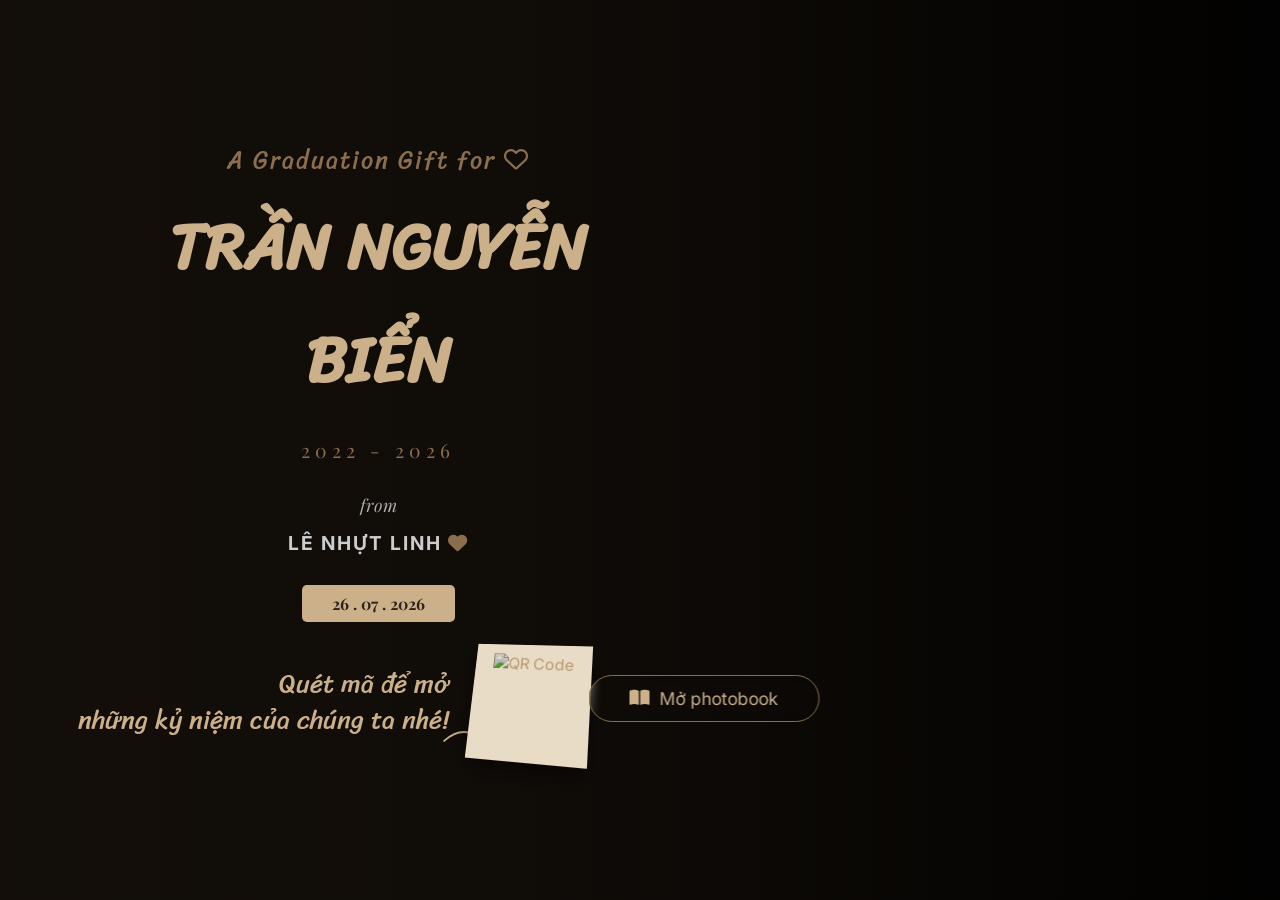
==== index.html @ 37d00af9 "Fix mobile clipping with aspect ratio wrapper and fit sizing" ====
<!doctype html>
<html lang="vi">
<head>
  <meta charset="UTF-8" />
  <meta name="viewport" content="width=device-width, initial-scale=1.0, maximum-scale=1.0, user-scalable=no" />
  <title>Memory Book - Tốt Nghiệp</title>
  <link href="https://fonts.googleapis.com/css2?family=Playfair+Display:ital,wght@0,400;0,600;0,700;1,400&family=Sriracha&family=Caveat:wght@400;600&family=Inter:wght@400;500&display=swap" rel="stylesheet">
  <link rel="stylesheet" href="https://cdnjs.cloudflare.com/ajax/libs/font-awesome/6.4.0/css/all.min.css">
  <script type="module" crossorigin src="./assets/index-4BjmMwPS.js"></script>
  <link rel="stylesheet" crossorigin href="./assets/index-Vieyarae.css">
</head>
<body>
  <div id="landing-screen">
    <div class="landing-bg">
      <div class="landing-content">
        <div class="title-block">
          <p class="subtitle">A Graduation Gift for <i class="fa-regular fa-heart"></i></p>
          <h1 class="main-title">TRẦN NGUYỄN BIỂN</h1>
          <p class="years">2022 - 2026</p>
          <p class="divider-text" style="margin-top: 30px;">from</p>
          <h2 class="sender" style="font-family: var(--f-sans); font-size: 1.2rem; color: #ccc; letter-spacing: 2px;">LÊ NHỰT LINH <i class="fa-solid fa-heart" style="color: var(--c-accent-dark);"></i></h2>
          
          <div class="date-badge">26 . 07 . 2026</div>

          <div class="qr-block">
            <div class="qr-note">
              <span class="handwriting">Quét mã để mở<br>những kỷ niệm của chúng ta nhé!</span>
              <svg class="hand-arrow" viewBox="0 0 100 50" preserveAspectRatio="none"><path d="M10,40 Q50,10 90,40 M80,25 L90,40 L70,45" fill="none" stroke="currentColor" stroke-width="3" stroke-linecap="round" stroke-linejoin="round"/></svg>
            </div>
            <div class="qr-coaster">
              <img src="https://api.qrserver.com/v1/create-qr-code/?size=150x150&data=MemoryBook" alt="QR Code">
            </div>
          </div>

          <button id="btn-open-book" class="btn-open"><i class="fa-solid fa-book-open"></i> Mở photobook</button>
        </div>
      </div>
    </div>
  </div>

  <div id="book-screen" class="hidden">
    <div class="book-controls">
      <button id="btn-music" class="icon-btn light tooltip" data-tooltip="Nhạc nền">
        <i class="fa-solid fa-music"></i>
      </button>
      <audio id="bg-music" loop>
        <source src="./audio/background.mp4" type="audio/mp4">
      </audio>
      <audio id="page-flip-sound">
        <source src="/audio/flip.mp3" type="audio/mpeg">
      </audio>
    </div>

    <div class="wood-table-bg"></div>
    <div class="sunlight-overlay"></div>

    <div class="book-wrapper">
      <div id="photobook">
        <!-- SPREAD 1 -->
        <div class="page">
          <div class="page-content">
            <div class="nav-bar">
              <button class="icon-btn dark"><i class="fa-solid fa-bars"></i></button>
            </div>
            <div class="content-text">
              <h3 class="script-title underline-drawn">Chào Biển, <i class="fa-regular fa-heart"></i></h3>
              <p class="handwriting mt-4">Thế là chúng ta đã cùng nhau trải qua những tháng năm thanh xuân đẹp nhất.<br><br>Cảm ơn Bỉn vì đã luôn là một người bạn tuyệt vời!<br><br>Hy vọng rằng những kỷ niệm này sẽ luôn là một phần đẹp đẽ trong hành trình của Bỉn.</p>
              <p class="handwriting mt-4">- Linh -</p>
              <i class="fa-solid fa-plane doodle plane"></i>
            </div>
            <div class="page-number">1</div>
          </div>
        </div>
        <div class="page">
          <div class="page-content">
            <div class="content-media" style="position: relative; width: 100%; height: 100%;">
              <div class="polaroid-frame" style="width: 280px; position: absolute; top: 50%; left: 50%; transform: translate(-50%, -50%) rotate(2deg); box-shadow: 2px 10px 20px rgba(0,0,0,0.3);">
                <div class="tape top-center"></div>
                <img src="./images/z7993552569688_49e26f9f73f012372c4edfff8badcfc4.jpg" alt="Nhóm">
                <p class="polaroid-caption" style="font-size: 1.5rem; margin-top: 10px;">Thanh xuân của chúng ta</p>
              </div>
            </div>
            <div class="page-number">2</div>
            <button class="nav-arrow next"><i class="fa-solid fa-chevron-right"></i></button>
          </div>
        </div>

        <!-- SPREAD 2 -->
        <div class="page">
          <div class="page-content">
            <div class="nav-bar">
              <button class="icon-btn dark"><i class="fa-solid fa-bars"></i></button>
            </div>
            <div class="content-text">
              <h3 class="script-title" style="font-size: 2.2rem;">Lần đầu đi ăn</h3>
              <p class="date-text">Cùng nhau</p>
              <p class="handwriting mt-4">Bữa ăn đầu tiên của nhóm mình, rôm rả nói cười quên cả thời gian.</p>
              <i class="fa-regular fa-face-smile doodle smile"></i>
            </div>
            <div class="page-number">3</div>
          </div>
        </div>
        <div class="page">
          <div class="page-content">
            <div class="content-media" style="position: relative; width: 100%; height: 100%;">
              <div class="polaroid-frame" style="width: 280px; position: absolute; top: 50%; left: 50%; transform: translate(-50%, -50%) rotate(-3deg); box-shadow: 2px 10px 20px rgba(0,0,0,0.3);">
                <div class="tape top-left"></div>
                <img src="./images/LẦ ĐẦU TIÊN ĐI ĂN.jpg" alt="Hotpot">
                <p class="polaroid-caption" style="font-size: 1.5rem; margin-top: 10px;">Tuyệt vời</p>
              </div>
              <i class="fa-solid fa-arrow-turn-down doodle arrow-top-right"></i>
            </div>
            <div class="page-number">4</div>
            <button class="nav-arrow next"><i class="fa-solid fa-chevron-right"></i></button>
          </div>
        </div>

        
        <!-- SPREAD DYNAMIC -->
        <div class="page">
          <div class="page-content">
            <div class="nav-bar">
              <button class="icon-btn dark"><i class="fa-solid fa-bars"></i></button>
            </div>
            <div class="content-media" style="position: relative; width: 100%; height: 100%;">
              
    <div class="polaroid-frame" style="position: absolute; top: 50%; left: 50%; width: 280px; transform: translate(-50%, -50%) rotate(2.0deg); box-shadow: 2px 10px 20px rgba(0,0,0,0.3); z-index: 2;">
        <div class="tape top-center"></div>
        <img src="./images/z7993556449208_2e25634e3973414e578eb0d37b4a2c72.jpg">
        <p class="polaroid-caption" style="font-size: 1.5rem; margin-top: 10px;">Chill</p>
        <i class="fa-solid fa-sun" style="position: absolute; top: -15px; left: -15px; color: #3a86ff; font-size: 1.8rem; transform: rotate(-11.3deg); opacity: 0.9;"></i>
    </div>
            </div>
            <div class="page-number">5</div>
          </div>
        </div>

        <div class="page">
          <div class="page-content">
            <div class="content-media" style="position: relative; width: 100%; height: 100%;">
              
    <div class="polaroid-frame" style="position: absolute; top: 50%; left: 50%; width: 280px; transform: translate(-50%, -50%) rotate(-0.4deg); box-shadow: 2px 10px 20px rgba(0,0,0,0.3); z-index: 2;">
        <div class="tape top-center"></div>
        <img src="./images/z7993552590901_4607c6a374a89e6bed837c5229418e51.jpg">
        <p class="polaroid-caption" style="font-size: 1.5rem; margin-top: 10px;">Rực rỡ</p>
        <i class="fa-solid fa-paper-plane" style="position: absolute; top: -15px; left: -15px; color: #e9c46a; font-size: 1.8rem; transform: rotate(-0.7deg); opacity: 0.9;"></i>
    </div>
            </div>
            <div class="page-number">6</div>
            <button class="nav-arrow next"><i class="fa-solid fa-chevron-right"></i></button>
          </div>
        </div>

        <!-- SPREAD DYNAMIC -->
        <div class="page">
          <div class="page-content">
            <div class="nav-bar">
              <button class="icon-btn dark"><i class="fa-solid fa-bars"></i></button>
            </div>
            <div class="content-media" style="position: relative; width: 100%; height: 100%;">
              
    <div class="polaroid-frame" style="position: absolute; top: 50%; left: 50%; width: 280px; transform: translate(-50%, -50%) rotate(0.5deg); box-shadow: 2px 10px 20px rgba(0,0,0,0.3); z-index: 2;">
        <div class="tape top-center"></div>
        <img src="./images/NEWW.jpg">
        <p class="polaroid-caption" style="font-size: 1.5rem; margin-top: 10px;">Can't forget</p>
        <i class="fa-solid fa-sun" style="position: absolute; top: -15px; left: -15px; color: #f4a261; font-size: 1.8rem; transform: rotate(-12.5deg); opacity: 0.9;"></i>
    </div>
            </div>
            <div class="page-number">7</div>
          </div>
        </div>

        <div class="page">
          <div class="page-content">
            <div class="content-media" style="position: relative; width: 100%; height: 100%;">
              
    <div class="polaroid-frame" style="position: absolute; top: 50%; left: 50%; width: 280px; transform: translate(-50%, -50%) rotate(-0.3deg); box-shadow: 2px 10px 20px rgba(0,0,0,0.3); z-index: 2;">
        <div class="tape top-center"></div>
        <img src="./images/z7993552703264_7663e22165ca3e2a4a9fef8e408c557e.jpg">
        <p class="polaroid-caption" style="font-size: 1.5rem; margin-top: 10px;">Chill</p>
        <i class="fa-regular fa-face-smile" style="position: absolute; top: -15px; left: -15px; color: #8338ec; font-size: 1.8rem; transform: rotate(6.3deg); opacity: 0.9;"></i>
    </div>
            </div>
            <div class="page-number">8</div>
            <button class="nav-arrow next"><i class="fa-solid fa-chevron-right"></i></button>
          </div>
        </div>

        <!-- SPREAD DYNAMIC -->
        <div class="page">
          <div class="page-content">
            <div class="nav-bar">
              <button class="icon-btn dark"><i class="fa-solid fa-bars"></i></button>
            </div>
            <div class="content-media" style="position: relative; width: 100%; height: 100%;">
              
    <div class="polaroid-frame" style="position: absolute; top: 50%; left: 50%; width: 280px; transform: translate(-50%, -50%) rotate(-1.2deg); box-shadow: 2px 10px 20px rgba(0,0,0,0.3); z-index: 2;">
        <div class="tape top-center"></div>
        <img src="./images/z7993552713489_f8ab224c960f03090edf5a1993376099.jpg">
        <p class="polaroid-caption" style="font-size: 1.5rem; margin-top: 10px;">Rực rỡ</p>
        <i class="fa-solid fa-camera" style="position: absolute; top: -15px; left: -15px; color: #3a86ff; font-size: 1.8rem; transform: rotate(0.4deg); opacity: 0.9;"></i>
    </div>
            </div>
            <div class="page-number">9</div>
          </div>
        </div>

        <div class="page">
          <div class="page-content">
            <div class="content-media" style="position: relative; width: 100%; height: 100%;">
              
    <div class="video-player-frame" style="position: absolute; top: 50%; left: 50%; transform: translate(-50%, -50%) rotate(0.2deg); width: 85%; background: #222; padding: 10px; border-radius: 5px; box-shadow: 0 10px 25px rgba(0,0,0,0.4); z-index: 2;">
        <video class="page-video" src="./video/7993556488531.mp4" loop playsinline style="width: 100%; height: 300px; object-fit: cover; background: #000; border-radius: 2px;"></video>
        <div class="video-controls" style="margin-top: 10px; display: flex; align-items: center; justify-content: space-between; color: #ccc;">
          <i class="fa-solid fa-play"></i>
          <div class="progress-bar" style="flex-grow: 1; margin: 0 10px; background: #444; height: 4px; border-radius: 2px;"><div class="progress" style="width: 10%; background: var(--c-accent); height: 100%; border-radius: 2px;"></div></div>
          <i class="fa-solid fa-volume-high"></i>
        </div>
    </div>
            </div>
            <div class="page-number">10</div>
            <button class="nav-arrow next"><i class="fa-solid fa-chevron-right"></i></button>
          </div>
        </div>

        <!-- SPREAD DYNAMIC -->
        <div class="page">
          <div class="page-content">
            <div class="nav-bar">
              <button class="icon-btn dark"><i class="fa-solid fa-bars"></i></button>
            </div>
            <div class="content-media" style="position: relative; width: 100%; height: 100%;">
              
    <div class="polaroid-frame" style="position: absolute; top: 50%; left: 50%; width: 280px; transform: translate(-50%, -50%) rotate(-1.1deg); box-shadow: 2px 10px 20px rgba(0,0,0,0.3); z-index: 2;">
        <div class="tape top-center"></div>
        <img src="./images/z7993556387204_b8c3288410bb066b33f7e8d9b822b738.jpg">
        <p class="polaroid-caption" style="font-size: 1.5rem; margin-top: 10px;">Rực rỡ</p>
        <i class="fa-solid fa-star" style="position: absolute; top: -15px; left: -15px; color: #2a9d8f; font-size: 1.8rem; transform: rotate(-16.7deg); opacity: 0.9;"></i>
    </div>
            </div>
            <div class="page-number">11</div>
          </div>
        </div>

        <div class="page">
          <div class="page-content">
            <div class="content-media" style="position: relative; width: 100%; height: 100%;">
              
    <div class="polaroid-frame" style="position: absolute; top: 50%; left: 50%; width: 280px; transform: translate(-50%, -50%) rotate(-0.4deg); box-shadow: 2px 10px 20px rgba(0,0,0,0.3); z-index: 2;">
        <div class="tape top-center"></div>
        <img src="./images/z7993756526505_7ba1078f4a767ef3074e2692f4471bb7.jpg">
        <p class="polaroid-caption" style="font-size: 1.5rem; margin-top: 10px;">Xinh xỉu</p>
        <i class="fa-solid fa-star" style="position: absolute; top: -15px; left: -15px; color: #8338ec; font-size: 1.8rem; transform: rotate(-19.3deg); opacity: 0.9;"></i>
    </div>
            </div>
            <div class="page-number">12</div>
            <button class="nav-arrow next"><i class="fa-solid fa-chevron-right"></i></button>
          </div>
        </div>

        <!-- SPREAD DYNAMIC -->
        <div class="page">
          <div class="page-content">
            <div class="nav-bar">
              <button class="icon-btn dark"><i class="fa-solid fa-bars"></i></button>
            </div>
            <div class="content-media" style="position: relative; width: 100%; height: 100%;">
              
    <div class="polaroid-frame" style="position: absolute; top: 50%; left: 50%; width: 280px; transform: translate(-50%, -50%) rotate(2.1deg); box-shadow: 2px 10px 20px rgba(0,0,0,0.3); z-index: 2;">
        <div class="tape top-center"></div>
        <img src="./images/z7993756529425_db1a29762e4a8beeff7a05fc258181ba.jpg">
        <p class="polaroid-caption" style="font-size: 1.5rem; margin-top: 10px;">Thanh xuân</p>
        <i class="fa-regular fa-face-smile" style="position: absolute; top: -15px; left: -15px; color: #e63946; font-size: 1.8rem; transform: rotate(14.7deg); opacity: 0.9;"></i>
    </div>
            </div>
            <div class="page-number">13</div>
          </div>
        </div>

        <div class="page">
          <div class="page-content">
            <div class="content-media" style="position: relative; width: 100%; height: 100%;">
              
    <div class="video-player-frame" style="position: absolute; top: 50%; left: 50%; transform: translate(-50%, -50%) rotate(1.6deg); width: 85%; background: #222; padding: 10px; border-radius: 5px; box-shadow: 0 10px 25px rgba(0,0,0,0.4); z-index: 2;">
        <video class="page-video" src="./video/7993556402103.mp4" loop playsinline style="width: 100%; height: 300px; object-fit: cover; background: #000; border-radius: 2px;"></video>
        <div class="video-controls" style="margin-top: 10px; display: flex; align-items: center; justify-content: space-between; color: #ccc;">
          <i class="fa-solid fa-play"></i>
          <div class="progress-bar" style="flex-grow: 1; margin: 0 10px; background: #444; height: 4px; border-radius: 2px;"><div class="progress" style="width: 10%; background: var(--c-accent); height: 100%; border-radius: 2px;"></div></div>
          <i class="fa-solid fa-volume-high"></i>
        </div>
    </div>
            </div>
            <div class="page-number">14</div>
            <button class="nav-arrow next"><i class="fa-solid fa-chevron-right"></i></button>
          </div>
        </div>

        <!-- SPREAD DYNAMIC -->
        <div class="page">
          <div class="page-content">
            <div class="nav-bar">
              <button class="icon-btn dark"><i class="fa-solid fa-bars"></i></button>
            </div>
            <div class="content-media" style="position: relative; width: 100%; height: 100%;">
              
    <div class="polaroid-frame" style="position: absolute; top: 50%; left: 50%; width: 280px; transform: translate(-50%, -50%) rotate(-2.3deg); box-shadow: 2px 10px 20px rgba(0,0,0,0.3); z-index: 2;">
        <div class="tape top-center"></div>
        <img src="./images/z7993556456490_54678b5366347d0d402cd11d7f9fb829.jpg">
        <p class="polaroid-caption" style="font-size: 1.5rem; margin-top: 10px;">Smile!</p>
        <i class="fa-solid fa-heart" style="position: absolute; top: -15px; left: -15px; color: #ff006e; font-size: 1.8rem; transform: rotate(3.4deg); opacity: 0.9;"></i>
    </div>
            </div>
            <div class="page-number">15</div>
          </div>
        </div>

        <div class="page">
          <div class="page-content">
            <div class="content-media" style="position: relative; width: 100%; height: 100%;">
              
    <div class="polaroid-frame" style="position: absolute; top: 50%; left: 50%; width: 280px; transform: translate(-50%, -50%) rotate(-2.4deg); box-shadow: 2px 10px 20px rgba(0,0,0,0.3); z-index: 2;">
        <div class="tape top-center"></div>
        <img src="./images/z7993552636092_15b8a6dd8dce380d9db61e8efcebe67f.jpg">
        <p class="polaroid-caption" style="font-size: 1.5rem; margin-top: 10px;">Kỷ niệm</p>
        <i class="fa-solid fa-sun" style="position: absolute; top: -15px; left: -15px; color: #3a86ff; font-size: 1.8rem; transform: rotate(-4.5deg); opacity: 0.9;"></i>
    </div>
            </div>
            <div class="page-number">16</div>
            <button class="nav-arrow next"><i class="fa-solid fa-chevron-right"></i></button>
          </div>
        </div>

        <!-- SPREAD DYNAMIC -->
        <div class="page">
          <div class="page-content">
            <div class="nav-bar">
              <button class="icon-btn dark"><i class="fa-solid fa-bars"></i></button>
            </div>
            <div class="content-media" style="position: relative; width: 100%; height: 100%;">
              
    <div class="polaroid-frame" style="position: absolute; top: 50%; left: 50%; width: 280px; transform: translate(-50%, -50%) rotate(0.3deg); box-shadow: 2px 10px 20px rgba(0,0,0,0.3); z-index: 2;">
        <div class="tape top-center"></div>
        <img src="./images/z7993552598531_7e5619ac53ca314e869faa469702209b.jpg">
        <p class="polaroid-caption" style="font-size: 1.5rem; margin-top: 10px;">Can't forget</p>
        <i class="fa-solid fa-star" style="position: absolute; top: -15px; left: -15px; color: #e63946; font-size: 1.8rem; transform: rotate(-4.3deg); opacity: 0.9;"></i>
    </div>
            </div>
            <div class="page-number">17</div>
          </div>
        </div>

        <div class="page">
          <div class="page-content">
            <div class="content-media" style="position: relative; width: 100%; height: 100%;">
              
    <div class="polaroid-frame" style="position: absolute; top: 50%; left: 50%; width: 280px; transform: translate(-50%, -50%) rotate(2.1deg); box-shadow: 2px 10px 20px rgba(0,0,0,0.3); z-index: 2;">
        <div class="tape top-center"></div>
        <img src="./images/z7993556461564_c6d0bc63380d739515d4598a3da119df.jpg">
        <p class="polaroid-caption" style="font-size: 1.5rem; margin-top: 10px;">Bạn tôi</p>
        <i class="fa-solid fa-paper-plane" style="position: absolute; top: -15px; left: -15px; color: #e9c46a; font-size: 1.8rem; transform: rotate(8.4deg); opacity: 0.9;"></i>
    </div>
            </div>
            <div class="page-number">18</div>
            <button class="nav-arrow next"><i class="fa-solid fa-chevron-right"></i></button>
          </div>
        </div>

        <!-- SPREAD DYNAMIC -->
        <div class="page">
          <div class="page-content">
            <div class="nav-bar">
              <button class="icon-btn dark"><i class="fa-solid fa-bars"></i></button>
            </div>
            <div class="content-media" style="position: relative; width: 100%; height: 100%;">
              
    <div class="polaroid-frame" style="position: absolute; top: 50%; left: 50%; width: 280px; transform: translate(-50%, -50%) rotate(1.5deg); box-shadow: 2px 10px 20px rgba(0,0,0,0.3); z-index: 2;">
        <div class="tape top-center"></div>
        <img src="./images/z7993552634404_643dc7e4ed2b5721e7d57d811b2944e4.jpg">
        <p class="polaroid-caption" style="font-size: 1.5rem; margin-top: 10px;">Hahaha</p>
        <i class="fa-solid fa-music" style="position: absolute; top: -15px; left: -15px; color: #e63946; font-size: 1.8rem; transform: rotate(-15.9deg); opacity: 0.9;"></i>
    </div>
            </div>
            <div class="page-number">19</div>
          </div>
        </div>

        <div class="page">
          <div class="page-content">
            <div class="content-media" style="position: relative; width: 100%; height: 100%;">
              
    <div class="polaroid-frame" style="position: absolute; top: 50%; left: 50%; width: 280px; transform: translate(-50%, -50%) rotate(1.0deg); box-shadow: 2px 10px 20px rgba(0,0,0,0.3); z-index: 2;">
        <div class="tape top-center"></div>
        <img src="./images/z7993556443562_bfd1cee49f29d30d417a51ac755d786f.jpg">
        <p class="polaroid-caption" style="font-size: 1.5rem; margin-top: 10px;">Love you all</p>
        <i class="fa-solid fa-leaf" style="position: absolute; top: -15px; left: -15px; color: #2a9d8f; font-size: 1.8rem; transform: rotate(1.7deg); opacity: 0.9;"></i>
    </div>
            </div>
            <div class="page-number">20</div>
            <button class="nav-arrow next"><i class="fa-solid fa-chevron-right"></i></button>
          </div>
        </div>

        <!-- SPREAD DYNAMIC -->
        <div class="page">
          <div class="page-content">
            <div class="nav-bar">
              <button class="icon-btn dark"><i class="fa-solid fa-bars"></i></button>
            </div>
            <div class="content-media" style="position: relative; width: 100%; height: 100%;">
              
    <div class="polaroid-frame" style="position: absolute; top: 50%; left: 50%; width: 280px; transform: translate(-50%, -50%) rotate(1.8deg); box-shadow: 2px 10px 20px rgba(0,0,0,0.3); z-index: 2;">
        <div class="tape top-center"></div>
        <img src="./images/z7993552601274_91092aba32f99caa89df15f67d2410a7.jpg">
        <p class="polaroid-caption" style="font-size: 1.5rem; margin-top: 10px;">Rực rỡ</p>
        <i class="fa-solid fa-sun" style="position: absolute; top: -15px; left: -15px; color: #f4a261; font-size: 1.8rem; transform: rotate(2.0deg); opacity: 0.9;"></i>
    </div>
            </div>
            <div class="page-number">21</div>
          </div>
        </div>

        <div class="page">
          <div class="page-content">
            <div class="content-media" style="position: relative; width: 100%; height: 100%;">
              
    <div class="polaroid-frame" style="position: absolute; top: 50%; left: 50%; width: 280px; transform: translate(-50%, -50%) rotate(1.5deg); box-shadow: 2px 10px 20px rgba(0,0,0,0.3); z-index: 2;">
        <div class="tape top-center"></div>
        <img src="./images/z7993756532584_94276d88f48701a90ca0d8a81d77d0cf.jpg">
        <p class="polaroid-caption" style="font-size: 1.5rem; margin-top: 10px;">Thanh xuân</p>
        <i class="fa-regular fa-face-smile" style="position: absolute; top: -15px; left: -15px; color: #e63946; font-size: 1.8rem; transform: rotate(-4.3deg); opacity: 0.9;"></i>
    </div>
            </div>
            <div class="page-number">22</div>
            <button class="nav-arrow next"><i class="fa-solid fa-chevron-right"></i></button>
          </div>
        </div>

        <!-- SPREAD DYNAMIC -->
        <div class="page">
          <div class="page-content">
            <div class="nav-bar">
              <button class="icon-btn dark"><i class="fa-solid fa-bars"></i></button>
            </div>
            <div class="content-media" style="position: relative; width: 100%; height: 100%;">
              
    <div class="polaroid-frame" style="position: absolute; top: 50%; left: 50%; width: 280px; transform: translate(-50%, -50%) rotate(1.1deg); box-shadow: 2px 10px 20px rgba(0,0,0,0.3); z-index: 2;">
        <div class="tape top-center"></div>
        <img src="./images/z7993552725345_df3e07ae2d3bb2beb55f77148a12c6a7.jpg">
        <p class="polaroid-caption" style="font-size: 1.5rem; margin-top: 10px;">Rực rỡ</p>
        <i class="fa-solid fa-camera" style="position: absolute; top: -15px; left: -15px; color: #e9c46a; font-size: 1.8rem; transform: rotate(-11.9deg); opacity: 0.9;"></i>
    </div>
            </div>
            <div class="page-number">23</div>
          </div>
        </div>

        <div class="page">
          <div class="page-content">
            <div class="content-media" style="position: relative; width: 100%; height: 100%;">
              
    <div class="video-player-frame" style="position: absolute; top: 50%; left: 50%; transform: translate(-50%, -50%) rotate(-1.1deg); width: 85%; background: #222; padding: 10px; border-radius: 5px; box-shadow: 0 10px 25px rgba(0,0,0,0.4); z-index: 2;">
        <video class="page-video" src="./video/7993556418062.mp4" loop playsinline style="width: 100%; height: 300px; object-fit: cover; background: #000; border-radius: 2px;"></video>
        <div class="video-controls" style="margin-top: 10px; display: flex; align-items: center; justify-content: space-between; color: #ccc;">
          <i class="fa-solid fa-play"></i>
          <div class="progress-bar" style="flex-grow: 1; margin: 0 10px; background: #444; height: 4px; border-radius: 2px;"><div class="progress" style="width: 10%; background: var(--c-accent); height: 100%; border-radius: 2px;"></div></div>
          <i class="fa-solid fa-volume-high"></i>
        </div>
    </div>
            </div>
            <div class="page-number">24</div>
            <button class="nav-arrow next"><i class="fa-solid fa-chevron-right"></i></button>
          </div>
        </div>

        <!-- SPREAD DYNAMIC -->
        <div class="page">
          <div class="page-content">
            <div class="nav-bar">
              <button class="icon-btn dark"><i class="fa-solid fa-bars"></i></button>
            </div>
            <div class="content-media" style="position: relative; width: 100%; height: 100%;">
              
    <div class="polaroid-frame" style="position: absolute; top: 50%; left: 50%; width: 280px; transform: translate(-50%, -50%) rotate(-2.9deg); box-shadow: 2px 10px 20px rgba(0,0,0,0.3); z-index: 2;">
        <div class="tape top-center"></div>
        <img src="./images/NEW (3).jpg">
        <p class="polaroid-caption" style="font-size: 1.5rem; margin-top: 10px;">Love you all</p>
        <i class="fa-solid fa-star" style="position: absolute; top: -15px; left: -15px; color: #f4a261; font-size: 1.8rem; transform: rotate(-2.0deg); opacity: 0.9;"></i>
    </div>
            </div>
            <div class="page-number">25</div>
          </div>
        </div>

        <div class="page">
          <div class="page-content">
            <div class="content-media" style="position: relative; width: 100%; height: 100%;">
              
    <div class="video-player-frame" style="position: absolute; top: 50%; left: 50%; transform: translate(-50%, -50%) rotate(1.3deg); width: 85%; background: #222; padding: 10px; border-radius: 5px; box-shadow: 0 10px 25px rgba(0,0,0,0.4); z-index: 2;">
        <video class="page-video" src="./video/7993556482717.mp4" loop playsinline style="width: 100%; height: 300px; object-fit: cover; background: #000; border-radius: 2px;"></video>
        <div class="video-controls" style="margin-top: 10px; display: flex; align-items: center; justify-content: space-between; color: #ccc;">
          <i class="fa-solid fa-play"></i>
          <div class="progress-bar" style="flex-grow: 1; margin: 0 10px; background: #444; height: 4px; border-radius: 2px;"><div class="progress" style="width: 10%; background: var(--c-accent); height: 100%; border-radius: 2px;"></div></div>
          <i class="fa-solid fa-volume-high"></i>
        </div>
    </div>
            </div>
            <div class="page-number">26</div>
            <button class="nav-arrow next"><i class="fa-solid fa-chevron-right"></i></button>
          </div>
        </div>

        <!-- SPREAD DYNAMIC -->
        <div class="page">
          <div class="page-content">
            <div class="nav-bar">
              <button class="icon-btn dark"><i class="fa-solid fa-bars"></i></button>
            </div>
            <div class="content-media" style="position: relative; width: 100%; height: 100%;">
              
    <div class="polaroid-frame" style="position: absolute; top: 50%; left: 50%; width: 280px; transform: translate(-50%, -50%) rotate(-2.9deg); box-shadow: 2px 10px 20px rgba(0,0,0,0.3); z-index: 2;">
        <div class="tape top-center"></div>
        <img src="./images/NEW (2).jpg">
        <p class="polaroid-caption" style="font-size: 1.5rem; margin-top: 10px;">Hahaha</p>
        <i class="fa-solid fa-paper-plane" style="position: absolute; top: -15px; left: -15px; color: #e76f51; font-size: 1.8rem; transform: rotate(-17.4deg); opacity: 0.9;"></i>
    </div>
            </div>
            <div class="page-number">27</div>
          </div>
        </div>

        <div class="page">
          <div class="page-content">
            <div class="content-media" style="position: relative; width: 100%; height: 100%;">
              
    <div class="polaroid-frame" style="position: absolute; top: 50%; left: 50%; width: 280px; transform: translate(-50%, -50%) rotate(2.6deg); box-shadow: 2px 10px 20px rgba(0,0,0,0.3); z-index: 2;">
        <div class="tape top-center"></div>
        <img src="./images/NEW (5).jpg">
        <p class="polaroid-caption" style="font-size: 1.5rem; margin-top: 10px;">Thanh xuân</p>
        <i class="fa-regular fa-face-smile" style="position: absolute; top: -15px; left: -15px; color: #e9c46a; font-size: 1.8rem; transform: rotate(6.9deg); opacity: 0.9;"></i>
    </div>
            </div>
            <div class="page-number">28</div>
            <button class="nav-arrow next"><i class="fa-solid fa-chevron-right"></i></button>
          </div>
        </div>

        <!-- SPREAD DYNAMIC -->
        <div class="page">
          <div class="page-content">
            <div class="nav-bar">
              <button class="icon-btn dark"><i class="fa-solid fa-bars"></i></button>
            </div>
            <div class="content-media" style="position: relative; width: 100%; height: 100%;">
              
    <div class="polaroid-frame" style="position: absolute; top: 50%; left: 50%; width: 280px; transform: translate(-50%, -50%) rotate(-0.4deg); box-shadow: 2px 10px 20px rgba(0,0,0,0.3); z-index: 2;">
        <div class="tape top-center"></div>
        <img src="./images/z7993552569688_49e26f9f73f012372c4edfff8badcfc4.jpg">
        <p class="polaroid-caption" style="font-size: 1.5rem; margin-top: 10px;">Bạn tôi</p>
        <i class="fa-solid fa-star" style="position: absolute; top: -15px; left: -15px; color: #2a9d8f; font-size: 1.8rem; transform: rotate(-0.3deg); opacity: 0.9;"></i>
    </div>
            </div>
            <div class="page-number">29</div>
          </div>
        </div>

        <div class="page">
          <div class="page-content">
            <div class="content-media" style="position: relative; width: 100%; height: 100%;">
              
    <div class="polaroid-frame" style="position: absolute; top: 50%; left: 50%; width: 280px; transform: translate(-50%, -50%) rotate(2.9deg); box-shadow: 2px 10px 20px rgba(0,0,0,0.3); z-index: 2;">
        <div class="tape top-center"></div>
        <img src="./images/z7993555944536_4ded9ea6ee59860f76d977830537e9cd.jpg">
        <p class="polaroid-caption" style="font-size: 1.5rem; margin-top: 10px;">Chill</p>
        <i class="fa-solid fa-leaf" style="position: absolute; top: -15px; left: -15px; color: #e9c46a; font-size: 1.8rem; transform: rotate(9.9deg); opacity: 0.9;"></i>
    </div>
            </div>
            <div class="page-number">30</div>
            <button class="nav-arrow next"><i class="fa-solid fa-chevron-right"></i></button>
          </div>
        </div>

        <!-- SPREAD DYNAMIC -->
        <div class="page">
          <div class="page-content">
            <div class="nav-bar">
              <button class="icon-btn dark"><i class="fa-solid fa-bars"></i></button>
            </div>
            <div class="content-media" style="position: relative; width: 100%; height: 100%;">
              
    <div class="polaroid-frame" style="position: absolute; top: 50%; left: 50%; width: 280px; transform: translate(-50%, -50%) rotate(-1.0deg); box-shadow: 2px 10px 20px rgba(0,0,0,0.3); z-index: 2;">
        <div class="tape top-center"></div>
        <img src="./images/NEW (4).jpg">
        <p class="polaroid-caption" style="font-size: 1.5rem; margin-top: 10px;">Smile!</p>
        <i class="fa-solid fa-paper-plane" style="position: absolute; top: -15px; left: -15px; color: #2a9d8f; font-size: 1.8rem; transform: rotate(4.8deg); opacity: 0.9;"></i>
    </div>
            </div>
            <div class="page-number">31</div>
          </div>
        </div>

        <div class="page">
          <div class="page-content">
            <div class="content-media" style="position: relative; width: 100%; height: 100%;">
              
    <div class="polaroid-frame" style="position: absolute; top: 50%; left: 50%; width: 280px; transform: translate(-50%, -50%) rotate(-0.9deg); box-shadow: 2px 10px 20px rgba(0,0,0,0.3); z-index: 2;">
        <div class="tape top-center"></div>
        <img src="./images/z7991838899698_57d25da70ade274e27b1589bf24dcf2d.jpg">
        <p class="polaroid-caption" style="font-size: 1.5rem; margin-top: 10px;">Love you all</p>
        <i class="fa-solid fa-paper-plane" style="position: absolute; top: -15px; left: -15px; color: #e63946; font-size: 1.8rem; transform: rotate(0.7deg); opacity: 0.9;"></i>
    </div>
            </div>
            <div class="page-number">32</div>
            <button class="nav-arrow next"><i class="fa-solid fa-chevron-right"></i></button>
          </div>
        </div>

        <!-- SPREAD DYNAMIC -->
        <div class="page">
          <div class="page-content">
            <div class="nav-bar">
              <button class="icon-btn dark"><i class="fa-solid fa-bars"></i></button>
            </div>
            <div class="content-media" style="position: relative; width: 100%; height: 100%;">
              
    <div class="polaroid-frame" style="position: absolute; top: 50%; left: 50%; width: 280px; transform: translate(-50%, -50%) rotate(-1.5deg); box-shadow: 2px 10px 20px rgba(0,0,0,0.3); z-index: 2;">
        <div class="tape top-center"></div>
        <img src="./images/NEW (7).jpg">
        <p class="polaroid-caption" style="font-size: 1.5rem; margin-top: 10px;">Hahaha</p>
        <i class="fa-solid fa-music" style="position: absolute; top: -15px; left: -15px; color: #3a86ff; font-size: 1.8rem; transform: rotate(-6.5deg); opacity: 0.9;"></i>
    </div>
            </div>
            <div class="page-number">33</div>
          </div>
        </div>

        <div class="page">
          <div class="page-content">
            <div class="content-media" style="position: relative; width: 100%; height: 100%;">
              
    <div class="polaroid-frame" style="position: absolute; top: 50%; left: 50%; width: 280px; transform: translate(-50%, -50%) rotate(2.7deg); box-shadow: 2px 10px 20px rgba(0,0,0,0.3); z-index: 2;">
        <div class="tape top-center"></div>
        <img src="./images/z7991838878979_3985af13fba449b100be10a734f9eb32.jpg">
        <p class="polaroid-caption" style="font-size: 1.5rem; margin-top: 10px;">Kỷ niệm</p>
        <i class="fa-solid fa-leaf" style="position: absolute; top: -15px; left: -15px; color: #8338ec; font-size: 1.8rem; transform: rotate(12.9deg); opacity: 0.9;"></i>
    </div>
            </div>
            <div class="page-number">34</div>
            <button class="nav-arrow next"><i class="fa-solid fa-chevron-right"></i></button>
          </div>
        </div>

        <!-- SPREAD DYNAMIC -->
        <div class="page">
          <div class="page-content">
            <div class="nav-bar">
              <button class="icon-btn dark"><i class="fa-solid fa-bars"></i></button>
            </div>
            <div class="content-media" style="position: relative; width: 100%; height: 100%;">
              
    <div class="polaroid-frame" style="position: absolute; top: 50%; left: 50%; width: 280px; transform: translate(-50%, -50%) rotate(-1.9deg); box-shadow: 2px 10px 20px rgba(0,0,0,0.3); z-index: 2;">
        <div class="tape top-center"></div>
        <img src="./images/z7993556373480_dfd616f516667308e327359b3713701a.jpg">
        <p class="polaroid-caption" style="font-size: 1.5rem; margin-top: 10px;">Smile!</p>
        <i class="fa-solid fa-music" style="position: absolute; top: -15px; left: -15px; color: #2a9d8f; font-size: 1.8rem; transform: rotate(7.6deg); opacity: 0.9;"></i>
    </div>
            </div>
            <div class="page-number">35</div>
          </div>
        </div>

        <div class="page">
          <div class="page-content">
            <div class="content-media" style="position: relative; width: 100%; height: 100%;">
              
    <div class="polaroid-frame" style="position: absolute; top: 50%; left: 50%; width: 280px; transform: translate(-50%, -50%) rotate(2.9deg); box-shadow: 2px 10px 20px rgba(0,0,0,0.3); z-index: 2;">
        <div class="tape top-center"></div>
        <img src="./images/z7993556379440_7edb99d78f85f8f387f8cca19ce0ffc1.jpg">
        <p class="polaroid-caption" style="font-size: 1.5rem; margin-top: 10px;">Love you all</p>
        <i class="fa-solid fa-paper-plane" style="position: absolute; top: -15px; left: -15px; color: #e63946; font-size: 1.8rem; transform: rotate(19.2deg); opacity: 0.9;"></i>
    </div>
            </div>
            <div class="page-number">36</div>
            <button class="nav-arrow next"><i class="fa-solid fa-chevron-right"></i></button>
          </div>
        </div>

        <!-- SPREAD DYNAMIC -->
        <div class="page">
          <div class="page-content">
            <div class="nav-bar">
              <button class="icon-btn dark"><i class="fa-solid fa-bars"></i></button>
            </div>
            <div class="content-media" style="position: relative; width: 100%; height: 100%;">
              
    <div class="polaroid-frame" style="position: absolute; top: 50%; left: 50%; width: 280px; transform: translate(-50%, -50%) rotate(-2.5deg); box-shadow: 2px 10px 20px rgba(0,0,0,0.3); z-index: 2;">
        <div class="tape top-center"></div>
        <img src="./images/z7993552614049_21da6ba64bc3bd39fc37f744e68827c8.jpg">
        <p class="polaroid-caption" style="font-size: 1.5rem; margin-top: 10px;">Love you all</p>
        <i class="fa-solid fa-sun" style="position: absolute; top: -15px; left: -15px; color: #8338ec; font-size: 1.8rem; transform: rotate(-2.4deg); opacity: 0.9;"></i>
    </div>
            </div>
            <div class="page-number">37</div>
          </div>
        </div>

        <div class="page">
          <div class="page-content">
            <div class="content-media" style="position: relative; width: 100%; height: 100%;">
              
    <div class="polaroid-frame" style="position: absolute; top: 50%; left: 50%; width: 280px; transform: translate(-50%, -50%) rotate(-0.6deg); box-shadow: 2px 10px 20px rgba(0,0,0,0.3); z-index: 2;">
        <div class="tape top-center"></div>
        <img src="./images/z7993556395928_a4a82601f3592180512e361a092ac82d.jpg">
        <p class="polaroid-caption" style="font-size: 1.5rem; margin-top: 10px;">Chill</p>
        <i class="fa-solid fa-heart" style="position: absolute; top: -15px; left: -15px; color: #e76f51; font-size: 1.8rem; transform: rotate(6.0deg); opacity: 0.9;"></i>
    </div>
            </div>
            <div class="page-number">38</div>
            <button class="nav-arrow next"><i class="fa-solid fa-chevron-right"></i></button>
          </div>
        </div>

        <!-- SPREAD DYNAMIC -->
        <div class="page">
          <div class="page-content">
            <div class="nav-bar">
              <button class="icon-btn dark"><i class="fa-solid fa-bars"></i></button>
            </div>
            <div class="content-media" style="position: relative; width: 100%; height: 100%;">
              
    <div class="video-player-frame" style="position: absolute; top: 50%; left: 50%; transform: translate(-50%, -50%) rotate(-0.8deg); width: 85%; background: #222; padding: 10px; border-radius: 5px; box-shadow: 0 10px 25px rgba(0,0,0,0.4); z-index: 2;">
        <video class="page-video" src="./video/7993556426219.mp4" loop playsinline style="width: 100%; height: 300px; object-fit: cover; background: #000; border-radius: 2px;"></video>
        <div class="video-controls" style="margin-top: 10px; display: flex; align-items: center; justify-content: space-between; color: #ccc;">
          <i class="fa-solid fa-play"></i>
          <div class="progress-bar" style="flex-grow: 1; margin: 0 10px; background: #444; height: 4px; border-radius: 2px;"><div class="progress" style="width: 10%; background: var(--c-accent); height: 100%; border-radius: 2px;"></div></div>
          <i class="fa-solid fa-volume-high"></i>
        </div>
    </div>
            </div>
            <div class="page-number">39</div>
          </div>
        </div>

        <div class="page">
          <div class="page-content">
            <div class="content-media" style="position: relative; width: 100%; height: 100%;">
              
    <div class="polaroid-frame" style="position: absolute; top: 50%; left: 50%; width: 280px; transform: translate(-50%, -50%) rotate(2.2deg); box-shadow: 2px 10px 20px rgba(0,0,0,0.3); z-index: 2;">
        <div class="tape top-center"></div>
        <img src="./images/NEW.jpg">
        <p class="polaroid-caption" style="font-size: 1.5rem; margin-top: 10px;">Kỷ niệm</p>
        <i class="fa-solid fa-camera" style="position: absolute; top: -15px; left: -15px; color: #8338ec; font-size: 1.8rem; transform: rotate(14.9deg); opacity: 0.9;"></i>
    </div>
            </div>
            <div class="page-number">40</div>
            <button class="nav-arrow next"><i class="fa-solid fa-chevron-right"></i></button>
          </div>
        </div>

        <!-- SPREAD DYNAMIC -->
        <div class="page">
          <div class="page-content">
            <div class="nav-bar">
              <button class="icon-btn dark"><i class="fa-solid fa-bars"></i></button>
            </div>
            <div class="content-media" style="position: relative; width: 100%; height: 100%;">
              
    <div class="polaroid-frame" style="position: absolute; top: 50%; left: 50%; width: 280px; transform: translate(-50%, -50%) rotate(1.4deg); box-shadow: 2px 10px 20px rgba(0,0,0,0.3); z-index: 2;">
        <div class="tape top-center"></div>
        <img src="./images/z7993552663951_1a9413128ddd87a5536a10258787aa08.jpg">
        <p class="polaroid-caption" style="font-size: 1.5rem; margin-top: 10px;">Thanh xuân</p>
        <i class="fa-solid fa-star" style="position: absolute; top: -15px; left: -15px; color: #2a9d8f; font-size: 1.8rem; transform: rotate(-8.9deg); opacity: 0.9;"></i>
    </div>
            </div>
            <div class="page-number">41</div>
          </div>
        </div>

        <div class="page">
          <div class="page-content">
            <div class="content-media" style="position: relative; width: 100%; height: 100%;">
              
    <div class="polaroid-frame" style="position: absolute; top: 50%; left: 50%; width: 280px; transform: translate(-50%, -50%) rotate(2.1deg); box-shadow: 2px 10px 20px rgba(0,0,0,0.3); z-index: 2;">
        <div class="tape top-center"></div>
        <img src="./images/z7993552583628_2b46586b46cc03865c4b87a06cae0667.jpg">
        <p class="polaroid-caption" style="font-size: 1.5rem; margin-top: 10px;">Hahaha</p>
        <i class="fa-solid fa-paper-plane" style="position: absolute; top: -15px; left: -15px; color: #e76f51; font-size: 1.8rem; transform: rotate(2.6deg); opacity: 0.9;"></i>
    </div>
            </div>
            <div class="page-number">42</div>
            <button class="nav-arrow next"><i class="fa-solid fa-chevron-right"></i></button>
          </div>
        </div>

        <!-- SPREAD DYNAMIC -->
        <div class="page">
          <div class="page-content">
            <div class="nav-bar">
              <button class="icon-btn dark"><i class="fa-solid fa-bars"></i></button>
            </div>
            <div class="content-media" style="position: relative; width: 100%; height: 100%;">
              
    <div class="video-player-frame" style="position: absolute; top: 50%; left: 50%; transform: translate(-50%, -50%) rotate(1.8deg); width: 85%; background: #222; padding: 10px; border-radius: 5px; box-shadow: 0 10px 25px rgba(0,0,0,0.4); z-index: 2;">
        <video class="page-video" src="./video/7993556499649.mp4" loop playsinline style="width: 100%; height: 300px; object-fit: cover; background: #000; border-radius: 2px;"></video>
        <div class="video-controls" style="margin-top: 10px; display: flex; align-items: center; justify-content: space-between; color: #ccc;">
          <i class="fa-solid fa-play"></i>
          <div class="progress-bar" style="flex-grow: 1; margin: 0 10px; background: #444; height: 4px; border-radius: 2px;"><div class="progress" style="width: 10%; background: var(--c-accent); height: 100%; border-radius: 2px;"></div></div>
          <i class="fa-solid fa-volume-high"></i>
        </div>
    </div>
            </div>
            <div class="page-number">43</div>
          </div>
        </div>

        <div class="page">
          <div class="page-content">
            <div class="content-media" style="position: relative; width: 100%; height: 100%;">
              
    <div class="polaroid-frame" style="position: absolute; top: 50%; left: 50%; width: 280px; transform: translate(-50%, -50%) rotate(0.9deg); box-shadow: 2px 10px 20px rgba(0,0,0,0.3); z-index: 2;">
        <div class="tape top-center"></div>
        <img src="./images/z7993552637093_4205baeb0da51d6eafd427eb08d89826.jpg">
        <p class="polaroid-caption" style="font-size: 1.5rem; margin-top: 10px;">Hahaha</p>
        <i class="fa-solid fa-music" style="position: absolute; top: -15px; left: -15px; color: #8338ec; font-size: 1.8rem; transform: rotate(19.4deg); opacity: 0.9;"></i>
    </div>
            </div>
            <div class="page-number">44</div>
            <button class="nav-arrow next"><i class="fa-solid fa-chevron-right"></i></button>
          </div>
        </div>

        <!-- SPREAD DYNAMIC -->
        <div class="page">
          <div class="page-content">
            <div class="nav-bar">
              <button class="icon-btn dark"><i class="fa-solid fa-bars"></i></button>
            </div>
            <div class="content-media" style="position: relative; width: 100%; height: 100%;">
              
    <div class="video-player-frame" style="position: absolute; top: 50%; left: 50%; transform: translate(-50%, -50%) rotate(1.6deg); width: 85%; background: #222; padding: 10px; border-radius: 5px; box-shadow: 0 10px 25px rgba(0,0,0,0.4); z-index: 2;">
        <video class="page-video" src="./video/7993556407589.mp4" loop playsinline style="width: 100%; height: 300px; object-fit: cover; background: #000; border-radius: 2px;"></video>
        <div class="video-controls" style="margin-top: 10px; display: flex; align-items: center; justify-content: space-between; color: #ccc;">
          <i class="fa-solid fa-play"></i>
          <div class="progress-bar" style="flex-grow: 1; margin: 0 10px; background: #444; height: 4px; border-radius: 2px;"><div class="progress" style="width: 10%; background: var(--c-accent); height: 100%; border-radius: 2px;"></div></div>
          <i class="fa-solid fa-volume-high"></i>
        </div>
    </div>
            </div>
            <div class="page-number">45</div>
          </div>
        </div>

        <div class="page">
          <div class="page-content">
            <div class="content-media" style="position: relative; width: 100%; height: 100%;">
              
    <div class="polaroid-frame" style="position: absolute; top: 50%; left: 50%; width: 280px; transform: translate(-50%, -50%) rotate(-2.4deg); box-shadow: 2px 10px 20px rgba(0,0,0,0.3); z-index: 2;">
        <div class="tape top-center"></div>
        <img src="./images/z7993552575862_08d8d6109a873caac195be73d7b46596.jpg">
        <p class="polaroid-caption" style="font-size: 1.5rem; margin-top: 10px;">Can't forget</p>
        <i class="fa-solid fa-heart" style="position: absolute; top: -15px; left: -15px; color: #2a9d8f; font-size: 1.8rem; transform: rotate(-6.9deg); opacity: 0.9;"></i>
    </div>
            </div>
            <div class="page-number">46</div>
            <button class="nav-arrow next"><i class="fa-solid fa-chevron-right"></i></button>
          </div>
        </div>

        <!-- SPREAD DYNAMIC -->
        <div class="page">
          <div class="page-content">
            <div class="nav-bar">
              <button class="icon-btn dark"><i class="fa-solid fa-bars"></i></button>
            </div>
            <div class="content-media" style="position: relative; width: 100%; height: 100%;">
              
    <div class="polaroid-frame" style="position: absolute; top: 50%; left: 50%; width: 280px; transform: translate(-50%, -50%) rotate(-1.8deg); box-shadow: 2px 10px 20px rgba(0,0,0,0.3); z-index: 2;">
        <div class="tape top-center"></div>
        <img src="./images/z7993552667660_22564b5b4fe6f442560f4394ae98c71f.jpg">
        <p class="polaroid-caption" style="font-size: 1.5rem; margin-top: 10px;">Can't forget</p>
        <i class="fa-solid fa-paper-plane" style="position: absolute; top: -15px; left: -15px; color: #e9c46a; font-size: 1.8rem; transform: rotate(-2.9deg); opacity: 0.9;"></i>
    </div>
            </div>
            <div class="page-number">47</div>
          </div>
        </div>

        <div class="page">
          <div class="page-content">
            <div class="content-media" style="position: relative; width: 100%; height: 100%;">
              
    <div class="polaroid-frame" style="position: absolute; top: 50%; left: 50%; width: 280px; transform: translate(-50%, -50%) rotate(-0.7deg); box-shadow: 2px 10px 20px rgba(0,0,0,0.3); z-index: 2;">
        <div class="tape top-center"></div>
        <img src="./images/z7993552743896_a4d571604493fde58fe23df764183b88.jpg">
        <p class="polaroid-caption" style="font-size: 1.5rem; margin-top: 10px;">Smile!</p>
        <i class="fa-solid fa-star" style="position: absolute; top: -15px; left: -15px; color: #3a86ff; font-size: 1.8rem; transform: rotate(-9.1deg); opacity: 0.9;"></i>
    </div>
            </div>
            <div class="page-number">48</div>
            <button class="nav-arrow next"><i class="fa-solid fa-chevron-right"></i></button>
          </div>
        </div>

        <!-- SPREAD DYNAMIC -->
        <div class="page">
          <div class="page-content">
            <div class="nav-bar">
              <button class="icon-btn dark"><i class="fa-solid fa-bars"></i></button>
            </div>
            <div class="content-media" style="position: relative; width: 100%; height: 100%;">
              
    <div class="polaroid-frame" style="position: absolute; top: 50%; left: 50%; width: 280px; transform: translate(-50%, -50%) rotate(1.1deg); box-shadow: 2px 10px 20px rgba(0,0,0,0.3); z-index: 2;">
        <div class="tape top-center"></div>
        <img src="./images/z7993756529230_441c3128a7b828801e495087d10f4954.jpg">
        <p class="polaroid-caption" style="font-size: 1.5rem; margin-top: 10px;">Bạn tôi</p>
        <i class="fa-solid fa-sun" style="position: absolute; top: -15px; left: -15px; color: #ff006e; font-size: 1.8rem; transform: rotate(-10.0deg); opacity: 0.9;"></i>
    </div>
            </div>
            <div class="page-number">49</div>
          </div>
        </div>

        <div class="page">
          <div class="page-content">
            <div class="content-media" style="position: relative; width: 100%; height: 100%;">
              
    <div class="polaroid-frame" style="position: absolute; top: 50%; left: 50%; width: 280px; transform: translate(-50%, -50%) rotate(2.3deg); box-shadow: 2px 10px 20px rgba(0,0,0,0.3); z-index: 2;">
        <div class="tape top-center"></div>
        <img src="./images/MỚI 3.jpg">
        <p class="polaroid-caption" style="font-size: 1.5rem; margin-top: 10px;">Can't forget</p>
        <i class="fa-solid fa-leaf" style="position: absolute; top: -15px; left: -15px; color: #e76f51; font-size: 1.8rem; transform: rotate(-19.4deg); opacity: 0.9;"></i>
    </div>
            </div>
            <div class="page-number">50</div>
            <button class="nav-arrow next"><i class="fa-solid fa-chevron-right"></i></button>
          </div>
        </div>

        <!-- SPREAD DYNAMIC -->
        <div class="page">
          <div class="page-content">
            <div class="nav-bar">
              <button class="icon-btn dark"><i class="fa-solid fa-bars"></i></button>
            </div>
            <div class="content-media" style="position: relative; width: 100%; height: 100%;">
              
    <div class="polaroid-frame" style="position: absolute; top: 50%; left: 50%; width: 280px; transform: translate(-50%, -50%) rotate(0.9deg); box-shadow: 2px 10px 20px rgba(0,0,0,0.3); z-index: 2;">
        <div class="tape top-center"></div>
        <img src="./images/z7993556441205_f6acec87a84c6d7522440a9c793b4214.jpg">
        <p class="polaroid-caption" style="font-size: 1.5rem; margin-top: 10px;">Nhớ mãi!</p>
        <i class="fa-regular fa-face-smile" style="position: absolute; top: -15px; left: -15px; color: #2a9d8f; font-size: 1.8rem; transform: rotate(-17.0deg); opacity: 0.9;"></i>
    </div>
            </div>
            <div class="page-number">51</div>
          </div>
        </div>

        <div class="page">
          <div class="page-content">
            <div class="content-media" style="position: relative; width: 100%; height: 100%;">
              
    <div class="polaroid-frame" style="position: absolute; top: 50%; left: 50%; width: 280px; transform: translate(-50%, -50%) rotate(1.7deg); box-shadow: 2px 10px 20px rgba(0,0,0,0.3); z-index: 2;">
        <div class="tape top-center"></div>
        <img src="./images/z7993552695287_d47b62f454ecc2aa6a4d67f89991fbff.jpg">
        <p class="polaroid-caption" style="font-size: 1.5rem; margin-top: 10px;">Kỷ niệm</p>
        <i class="fa-solid fa-heart" style="position: absolute; top: -15px; left: -15px; color: #2a9d8f; font-size: 1.8rem; transform: rotate(-5.1deg); opacity: 0.9;"></i>
    </div>
            </div>
            <div class="page-number">52</div>
            <button class="nav-arrow next"><i class="fa-solid fa-chevron-right"></i></button>
          </div>
        </div>

        <!-- SPREAD DYNAMIC -->
        <div class="page">
          <div class="page-content">
            <div class="nav-bar">
              <button class="icon-btn dark"><i class="fa-solid fa-bars"></i></button>
            </div>
            <div class="content-media" style="position: relative; width: 100%; height: 100%;">
              
    <div class="video-player-frame" style="position: absolute; top: 50%; left: 50%; transform: translate(-50%, -50%) rotate(0.4deg); width: 85%; background: #222; padding: 10px; border-radius: 5px; box-shadow: 0 10px 25px rgba(0,0,0,0.4); z-index: 2;">
        <video class="page-video" src="./video/7993556487805.mp4" loop playsinline style="width: 100%; height: 300px; object-fit: cover; background: #000; border-radius: 2px;"></video>
        <div class="video-controls" style="margin-top: 10px; display: flex; align-items: center; justify-content: space-between; color: #ccc;">
          <i class="fa-solid fa-play"></i>
          <div class="progress-bar" style="flex-grow: 1; margin: 0 10px; background: #444; height: 4px; border-radius: 2px;"><div class="progress" style="width: 10%; background: var(--c-accent); height: 100%; border-radius: 2px;"></div></div>
          <i class="fa-solid fa-volume-high"></i>
        </div>
    </div>
            </div>
            <div class="page-number">53</div>
          </div>
        </div>

        <div class="page">
          <div class="page-content">
            <div class="content-media" style="position: relative; width: 100%; height: 100%;">
              
    <div class="video-player-frame" style="position: absolute; top: 50%; left: 50%; transform: translate(-50%, -50%) rotate(0.5deg); width: 85%; background: #222; padding: 10px; border-radius: 5px; box-shadow: 0 10px 25px rgba(0,0,0,0.4); z-index: 2;">
        <video class="page-video" src="./video/7993557405881.mp4" loop playsinline style="width: 100%; height: 300px; object-fit: cover; background: #000; border-radius: 2px;"></video>
        <div class="video-controls" style="margin-top: 10px; display: flex; align-items: center; justify-content: space-between; color: #ccc;">
          <i class="fa-solid fa-play"></i>
          <div class="progress-bar" style="flex-grow: 1; margin: 0 10px; background: #444; height: 4px; border-radius: 2px;"><div class="progress" style="width: 10%; background: var(--c-accent); height: 100%; border-radius: 2px;"></div></div>
          <i class="fa-solid fa-volume-high"></i>
        </div>
    </div>
            </div>
            <div class="page-number">54</div>
            <button class="nav-arrow next"><i class="fa-solid fa-chevron-right"></i></button>
          </div>
        </div>

        <!-- SPREAD DYNAMIC -->
        <div class="page">
          <div class="page-content">
            <div class="nav-bar">
              <button class="icon-btn dark"><i class="fa-solid fa-bars"></i></button>
            </div>
            <div class="content-media" style="position: relative; width: 100%; height: 100%;">
              
    <div class="polaroid-frame" style="position: absolute; top: 50%; left: 50%; width: 280px; transform: translate(-50%, -50%) rotate(1.9deg); box-shadow: 2px 10px 20px rgba(0,0,0,0.3); z-index: 2;">
        <div class="tape top-center"></div>
        <img src="./images/z7993555970800_15b8da7196159d3e69aef5d043a0af99.jpg">
        <p class="polaroid-caption" style="font-size: 1.5rem; margin-top: 10px;">Can't forget</p>
        <i class="fa-solid fa-cloud" style="position: absolute; top: -15px; left: -15px; color: #ff006e; font-size: 1.8rem; transform: rotate(-4.2deg); opacity: 0.9;"></i>
    </div>
            </div>
            <div class="page-number">55</div>
          </div>
        </div>

        <div class="page">
          <div class="page-content">
            <div class="content-media" style="position: relative; width: 100%; height: 100%;">
              
    <div class="polaroid-frame" style="position: absolute; top: 50%; left: 50%; width: 280px; transform: translate(-50%, -50%) rotate(0.9deg); box-shadow: 2px 10px 20px rgba(0,0,0,0.3); z-index: 2;">
        <div class="tape top-center"></div>
        <img src="./images/z7993552644289_519ecf3648c33ebd9fd1bcba578347cb.jpg">
        <p class="polaroid-caption" style="font-size: 1.5rem; margin-top: 10px;">Hahaha</p>
        <i class="fa-solid fa-heart" style="position: absolute; top: -15px; left: -15px; color: #e63946; font-size: 1.8rem; transform: rotate(7.1deg); opacity: 0.9;"></i>
    </div>
            </div>
            <div class="page-number">56</div>
            <button class="nav-arrow next"><i class="fa-solid fa-chevron-right"></i></button>
          </div>
        </div>

        <!-- SPREAD DYNAMIC -->
        <div class="page">
          <div class="page-content">
            <div class="nav-bar">
              <button class="icon-btn dark"><i class="fa-solid fa-bars"></i></button>
            </div>
            <div class="content-media" style="position: relative; width: 100%; height: 100%;">
              
    <div class="polaroid-frame" style="position: absolute; top: 50%; left: 50%; width: 280px; transform: translate(-50%, -50%) rotate(-1.1deg); box-shadow: 2px 10px 20px rgba(0,0,0,0.3); z-index: 2;">
        <div class="tape top-center"></div>
        <img src="./images/z7993552678938_b928f522e418c2e77e4397fc0d4c05b3.jpg">
        <p class="polaroid-caption" style="font-size: 1.5rem; margin-top: 10px;">Bạn tôi</p>
        <i class="fa-solid fa-music" style="position: absolute; top: -15px; left: -15px; color: #e76f51; font-size: 1.8rem; transform: rotate(-19.5deg); opacity: 0.9;"></i>
    </div>
            </div>
            <div class="page-number">57</div>
          </div>
        </div>

        <div class="page">
          <div class="page-content">
            <div class="content-media" style="position: relative; width: 100%; height: 100%;">
              
    <div class="polaroid-frame" style="position: absolute; top: 50%; left: 50%; width: 280px; transform: translate(-50%, -50%) rotate(-2.5deg); box-shadow: 2px 10px 20px rgba(0,0,0,0.3); z-index: 2;">
        <div class="tape top-center"></div>
        <img src="./images/z7993556476438_ea4a41248001837d81be8ef461dd8c95.jpg">
        <p class="polaroid-caption" style="font-size: 1.5rem; margin-top: 10px;">Nhớ mãi!</p>
        <i class="fa-solid fa-cloud" style="position: absolute; top: -15px; left: -15px; color: #2a9d8f; font-size: 1.8rem; transform: rotate(-10.8deg); opacity: 0.9;"></i>
    </div>
            </div>
            <div class="page-number">58</div>
            <button class="nav-arrow next"><i class="fa-solid fa-chevron-right"></i></button>
          </div>
        </div>

        <!-- SPREAD DYNAMIC -->
        <div class="page">
          <div class="page-content">
            <div class="nav-bar">
              <button class="icon-btn dark"><i class="fa-solid fa-bars"></i></button>
            </div>
            <div class="content-media" style="position: relative; width: 100%; height: 100%;">
              
    <div class="polaroid-frame" style="position: absolute; top: 50%; left: 50%; width: 280px; transform: translate(-50%, -50%) rotate(2.3deg); box-shadow: 2px 10px 20px rgba(0,0,0,0.3); z-index: 2;">
        <div class="tape top-center"></div>
        <img src="./images/z7993552653016_505af9d0390005a3b86cbe6c5d6b2c4e.jpg">
        <p class="polaroid-caption" style="font-size: 1.5rem; margin-top: 10px;">Can't forget</p>
        <i class="fa-solid fa-cloud" style="position: absolute; top: -15px; left: -15px; color: #8338ec; font-size: 1.8rem; transform: rotate(12.2deg); opacity: 0.9;"></i>
    </div>
            </div>
            <div class="page-number">59</div>
          </div>
        </div>

        <div class="page">
          <div class="page-content">
            <div class="content-media" style="position: relative; width: 100%; height: 100%;">
              
    <div class="polaroid-frame" style="position: absolute; top: 50%; left: 50%; width: 280px; transform: translate(-50%, -50%) rotate(1.8deg); box-shadow: 2px 10px 20px rgba(0,0,0,0.3); z-index: 2;">
        <div class="tape top-center"></div>
        <img src="./images/z7991838790686_be6af0682490b87fb2e0c6c0fbc1cc1b.jpg">
        <p class="polaroid-caption" style="font-size: 1.5rem; margin-top: 10px;">Rực rỡ</p>
        <i class="fa-solid fa-camera" style="position: absolute; top: -15px; left: -15px; color: #3a86ff; font-size: 1.8rem; transform: rotate(12.6deg); opacity: 0.9;"></i>
    </div>
            </div>
            <div class="page-number">60</div>
            <button class="nav-arrow next"><i class="fa-solid fa-chevron-right"></i></button>
          </div>
        </div>

        <!-- SPREAD DYNAMIC -->
        <div class="page">
          <div class="page-content">
            <div class="nav-bar">
              <button class="icon-btn dark"><i class="fa-solid fa-bars"></i></button>
            </div>
            <div class="content-media" style="position: relative; width: 100%; height: 100%;">
              
    <div class="polaroid-frame" style="position: absolute; top: 50%; left: 50%; width: 280px; transform: translate(-50%, -50%) rotate(-0.1deg); box-shadow: 2px 10px 20px rgba(0,0,0,0.3); z-index: 2;">
        <div class="tape top-center"></div>
        <img src="./images/NEW (6).jpg">
        <p class="polaroid-caption" style="font-size: 1.5rem; margin-top: 10px;">Chill</p>
        <i class="fa-solid fa-sun" style="position: absolute; top: -15px; left: -15px; color: #e76f51; font-size: 1.8rem; transform: rotate(-12.3deg); opacity: 0.9;"></i>
    </div>
            </div>
            <div class="page-number">61</div>
          </div>
        </div>

        <div class="page">
          <div class="page-content">
            <div class="content-media" style="position: relative; width: 100%; height: 100%;">
              
    <div class="video-player-frame" style="position: absolute; top: 50%; left: 50%; transform: translate(-50%, -50%) rotate(1.5deg); width: 85%; background: #222; padding: 10px; border-radius: 5px; box-shadow: 0 10px 25px rgba(0,0,0,0.4); z-index: 2;">
        <video class="page-video" src="./video/7993556434985.mp4" loop playsinline style="width: 100%; height: 300px; object-fit: cover; background: #000; border-radius: 2px;"></video>
        <div class="video-controls" style="margin-top: 10px; display: flex; align-items: center; justify-content: space-between; color: #ccc;">
          <i class="fa-solid fa-play"></i>
          <div class="progress-bar" style="flex-grow: 1; margin: 0 10px; background: #444; height: 4px; border-radius: 2px;"><div class="progress" style="width: 10%; background: var(--c-accent); height: 100%; border-radius: 2px;"></div></div>
          <i class="fa-solid fa-volume-high"></i>
        </div>
    </div>
            </div>
            <div class="page-number">62</div>
            <button class="nav-arrow next"><i class="fa-solid fa-chevron-right"></i></button>
          </div>
        </div>

        <!-- SPREAD DYNAMIC -->
        <div class="page">
          <div class="page-content">
            <div class="nav-bar">
              <button class="icon-btn dark"><i class="fa-solid fa-bars"></i></button>
            </div>
            <div class="content-media" style="position: relative; width: 100%; height: 100%;">
              
    <div class="polaroid-frame" style="position: absolute; top: 50%; left: 50%; width: 280px; transform: translate(-50%, -50%) rotate(-0.1deg); box-shadow: 2px 10px 20px rgba(0,0,0,0.3); z-index: 2;">
        <div class="tape top-center"></div>
        <img src="./images/z7993552694346_89024127acf8974371f3cb2e48c44eb8.jpg">
        <p class="polaroid-caption" style="font-size: 1.5rem; margin-top: 10px;">Thanh xuân</p>
        <i class="fa-solid fa-cloud" style="position: absolute; top: -15px; left: -15px; color: #e63946; font-size: 1.8rem; transform: rotate(18.5deg); opacity: 0.9;"></i>
    </div>
            </div>
            <div class="page-number">63</div>
          </div>
        </div>

        <div class="page">
          <div class="page-content">
            <div class="content-media" style="position: relative; width: 100%; height: 100%;">
              
    <div class="polaroid-frame" style="position: absolute; top: 50%; left: 50%; width: 280px; transform: translate(-50%, -50%) rotate(0.7deg); box-shadow: 2px 10px 20px rgba(0,0,0,0.3); z-index: 2;">
        <div class="tape top-center"></div>
        <img src="./images/NEW (8).jpg">
        <p class="polaroid-caption" style="font-size: 1.5rem; margin-top: 10px;">Nhớ mãi!</p>
        <i class="fa-solid fa-sun" style="position: absolute; top: -15px; left: -15px; color: #2a9d8f; font-size: 1.8rem; transform: rotate(18.2deg); opacity: 0.9;"></i>
    </div>
            </div>
            <div class="page-number">64</div>
            <button class="nav-arrow next"><i class="fa-solid fa-chevron-right"></i></button>
          </div>
        </div>

        <!-- SPREAD DYNAMIC -->
        <div class="page">
          <div class="page-content">
            <div class="nav-bar">
              <button class="icon-btn dark"><i class="fa-solid fa-bars"></i></button>
            </div>
            <div class="content-media" style="position: relative; width: 100%; height: 100%;">
              
    <div class="video-player-frame" style="position: absolute; top: 50%; left: 50%; transform: translate(-50%, -50%) rotate(-2.0deg); width: 85%; background: #222; padding: 10px; border-radius: 5px; box-shadow: 0 10px 25px rgba(0,0,0,0.4); z-index: 2;">
        <video class="page-video" src="./video/7993556422525.mp4" loop playsinline style="width: 100%; height: 300px; object-fit: cover; background: #000; border-radius: 2px;"></video>
        <div class="video-controls" style="margin-top: 10px; display: flex; align-items: center; justify-content: space-between; color: #ccc;">
          <i class="fa-solid fa-play"></i>
          <div class="progress-bar" style="flex-grow: 1; margin: 0 10px; background: #444; height: 4px; border-radius: 2px;"><div class="progress" style="width: 10%; background: var(--c-accent); height: 100%; border-radius: 2px;"></div></div>
          <i class="fa-solid fa-volume-high"></i>
        </div>
    </div>
            </div>
            <div class="page-number">65</div>
          </div>
        </div>

        <div class="page">
          <div class="page-content">
            <div class="content-media" style="position: relative; width: 100%; height: 100%;">
              
    <div class="video-player-frame" style="position: absolute; top: 50%; left: 50%; transform: translate(-50%, -50%) rotate(1.3deg); width: 85%; background: #222; padding: 10px; border-radius: 5px; box-shadow: 0 10px 25px rgba(0,0,0,0.4); z-index: 2;">
        <video class="page-video" src="./video/7993756567074.mp4" loop playsinline style="width: 100%; height: 300px; object-fit: cover; background: #000; border-radius: 2px;"></video>
        <div class="video-controls" style="margin-top: 10px; display: flex; align-items: center; justify-content: space-between; color: #ccc;">
          <i class="fa-solid fa-play"></i>
          <div class="progress-bar" style="flex-grow: 1; margin: 0 10px; background: #444; height: 4px; border-radius: 2px;"><div class="progress" style="width: 10%; background: var(--c-accent); height: 100%; border-radius: 2px;"></div></div>
          <i class="fa-solid fa-volume-high"></i>
        </div>
    </div>
            </div>
            <div class="page-number">66</div>
            <button class="nav-arrow next"><i class="fa-solid fa-chevron-right"></i></button>
          </div>
        </div>

        <!-- SPREAD DYNAMIC -->
        <div class="page">
          <div class="page-content">
            <div class="nav-bar">
              <button class="icon-btn dark"><i class="fa-solid fa-bars"></i></button>
            </div>
            <div class="content-media" style="position: relative; width: 100%; height: 100%;">
              
    <div class="polaroid-frame" style="position: absolute; top: 50%; left: 50%; width: 280px; transform: translate(-50%, -50%) rotate(-2.8deg); box-shadow: 2px 10px 20px rgba(0,0,0,0.3); z-index: 2;">
        <div class="tape top-center"></div>
        <img src="./images/z7993552720859_84424f727d2daaa591150d6b834162af.jpg">
        <p class="polaroid-caption" style="font-size: 1.5rem; margin-top: 10px;">Xinh xỉu</p>
        <i class="fa-solid fa-heart" style="position: absolute; top: -15px; left: -15px; color: #e76f51; font-size: 1.8rem; transform: rotate(-7.8deg); opacity: 0.9;"></i>
    </div>
            </div>
            <div class="page-number">67</div>
          </div>
        </div>

        <div class="page">
          <div class="page-content">
            <div class="content-media" style="position: relative; width: 100%; height: 100%;">
              
    <div class="polaroid-frame" style="position: absolute; top: 50%; left: 50%; width: 280px; transform: translate(-50%, -50%) rotate(-0.4deg); box-shadow: 2px 10px 20px rgba(0,0,0,0.3); z-index: 2;">
        <div class="tape top-center"></div>
        <img src="./images/z7993552710461_86e9a69b06a9da625a996104cacabc90.jpg">
        <p class="polaroid-caption" style="font-size: 1.5rem; margin-top: 10px;">Smile!</p>
        <i class="fa-solid fa-music" style="position: absolute; top: -15px; left: -15px; color: #e9c46a; font-size: 1.8rem; transform: rotate(-18.1deg); opacity: 0.9;"></i>
    </div>
            </div>
            <div class="page-number">68</div>
            <button class="nav-arrow next"><i class="fa-solid fa-chevron-right"></i></button>
          </div>
        </div>

        <!-- SPREAD DYNAMIC -->
        <div class="page">
          <div class="page-content">
            <div class="nav-bar">
              <button class="icon-btn dark"><i class="fa-solid fa-bars"></i></button>
            </div>
            <div class="content-media" style="position: relative; width: 100%; height: 100%;">
              
    <div class="polaroid-frame" style="position: absolute; top: 50%; left: 50%; width: 280px; transform: translate(-50%, -50%) rotate(1.9deg); box-shadow: 2px 10px 20px rgba(0,0,0,0.3); z-index: 2;">
        <div class="tape top-center"></div>
        <img src="./images/z7993555958773_044b0f2295f35518015633510b79e9eb.jpg">
        <p class="polaroid-caption" style="font-size: 1.5rem; margin-top: 10px;">Smile!</p>
        <i class="fa-solid fa-paper-plane" style="position: absolute; top: -15px; left: -15px; color: #2a9d8f; font-size: 1.8rem; transform: rotate(-7.2deg); opacity: 0.9;"></i>
    </div>
            </div>
            <div class="page-number">69</div>
          </div>
        </div>

        <div class="page">
          <div class="page-content">
            <div class="content-media" style="position: relative; width: 100%; height: 100%;">
              
    <div class="polaroid-frame" style="position: absolute; top: 50%; left: 50%; width: 280px; transform: translate(-50%, -50%) rotate(3.0deg); box-shadow: 2px 10px 20px rgba(0,0,0,0.3); z-index: 2;">
        <div class="tape top-center"></div>
        <img src="./images/z7993552605834_c53d401ba709666e67cdc206960bf1b6.jpg">
        <p class="polaroid-caption" style="font-size: 1.5rem; margin-top: 10px;">Xinh xỉu</p>
        <i class="fa-solid fa-cloud" style="position: absolute; top: -15px; left: -15px; color: #8338ec; font-size: 1.8rem; transform: rotate(-14.8deg); opacity: 0.9;"></i>
    </div>
            </div>
            <div class="page-number">70</div>
            <button class="nav-arrow next"><i class="fa-solid fa-chevron-right"></i></button>
          </div>
        </div>

        <!-- SPREAD DYNAMIC -->
        <div class="page">
          <div class="page-content">
            <div class="nav-bar">
              <button class="icon-btn dark"><i class="fa-solid fa-bars"></i></button>
            </div>
            <div class="content-media" style="position: relative; width: 100%; height: 100%;">
              
    <div class="polaroid-frame" style="position: absolute; top: 50%; left: 50%; width: 280px; transform: translate(-50%, -50%) rotate(-2.8deg); box-shadow: 2px 10px 20px rgba(0,0,0,0.3); z-index: 2;">
        <div class="tape top-center"></div>
        <img src="./images/z7993552648080_9cc614171280d757435443a1e750982f.jpg">
        <p class="polaroid-caption" style="font-size: 1.5rem; margin-top: 10px;">Chill</p>
        <i class="fa-solid fa-sun" style="position: absolute; top: -15px; left: -15px; color: #e9c46a; font-size: 1.8rem; transform: rotate(2.1deg); opacity: 0.9;"></i>
    </div>
            </div>
            <div class="page-number">71</div>
          </div>
        </div>

        <div class="page">
          <div class="page-content">
            <div class="content-media" style="position: relative; width: 100%; height: 100%;">
              
    <div class="polaroid-frame" style="position: absolute; top: 50%; left: 50%; width: 280px; transform: translate(-50%, -50%) rotate(-0.8deg); box-shadow: 2px 10px 20px rgba(0,0,0,0.3); z-index: 2;">
        <div class="tape top-center"></div>
        <img src="./images/z7993556466826_d81675074f4cd4d08a82348c4eeffa64.jpg">
        <p class="polaroid-caption" style="font-size: 1.5rem; margin-top: 10px;">Chill</p>
        <i class="fa-solid fa-paper-plane" style="position: absolute; top: -15px; left: -15px; color: #e76f51; font-size: 1.8rem; transform: rotate(-7.8deg); opacity: 0.9;"></i>
    </div>
            </div>
            <div class="page-number">72</div>
            <button class="nav-arrow next"><i class="fa-solid fa-chevron-right"></i></button>
          </div>
        </div>

        <!-- SPREAD DYNAMIC -->
        <div class="page">
          <div class="page-content">
            <div class="nav-bar">
              <button class="icon-btn dark"><i class="fa-solid fa-bars"></i></button>
            </div>
            <div class="content-media" style="position: relative; width: 100%; height: 100%;">
              
    <div class="polaroid-frame" style="position: absolute; top: 50%; left: 50%; width: 280px; transform: translate(-50%, -50%) rotate(-2.9deg); box-shadow: 2px 10px 20px rgba(0,0,0,0.3); z-index: 2;">
        <div class="tape top-center"></div>
        <img src="./images/z7993552685194_85ff88dfa546312620a05f46d7aa3600.jpg">
        <p class="polaroid-caption" style="font-size: 1.5rem; margin-top: 10px;">Nhớ mãi!</p>
        <i class="fa-solid fa-leaf" style="position: absolute; top: -15px; left: -15px; color: #e63946; font-size: 1.8rem; transform: rotate(11.4deg); opacity: 0.9;"></i>
    </div>
            </div>
            <div class="page-number">73</div>
          </div>
        </div>

        <div class="page">
          <div class="page-content">
            <div class="content-media" style="position: relative; width: 100%; height: 100%;">
              
    <div class="polaroid-frame" style="position: absolute; top: 50%; left: 50%; width: 280px; transform: translate(-50%, -50%) rotate(0.8deg); box-shadow: 2px 10px 20px rgba(0,0,0,0.3); z-index: 2;">
        <div class="tape top-center"></div>
        <img src="./images/z7993555954576_d4064c372703baa054b22f51adf006a4.jpg">
        <p class="polaroid-caption" style="font-size: 1.5rem; margin-top: 10px;">Kỷ niệm</p>
        <i class="fa-solid fa-heart" style="position: absolute; top: -15px; left: -15px; color: #e63946; font-size: 1.8rem; transform: rotate(14.6deg); opacity: 0.9;"></i>
    </div>
            </div>
            <div class="page-number">74</div>
            <button class="nav-arrow next"><i class="fa-solid fa-chevron-right"></i></button>
          </div>
        </div>

        <!-- SPREAD DYNAMIC -->
        <div class="page">
          <div class="page-content">
            <div class="nav-bar">
              <button class="icon-btn dark"><i class="fa-solid fa-bars"></i></button>
            </div>
            <div class="content-media" style="position: relative; width: 100%; height: 100%;">
              
    <div class="video-player-frame" style="position: absolute; top: 50%; left: 50%; transform: translate(-50%, -50%) rotate(-0.2deg); width: 85%; background: #222; padding: 10px; border-radius: 5px; box-shadow: 0 10px 25px rgba(0,0,0,0.4); z-index: 2;">
        <video class="page-video" src="./video/MỚI.mp4" loop playsinline style="width: 100%; height: 300px; object-fit: cover; background: #000; border-radius: 2px;"></video>
        <div class="video-controls" style="margin-top: 10px; display: flex; align-items: center; justify-content: space-between; color: #ccc;">
          <i class="fa-solid fa-play"></i>
          <div class="progress-bar" style="flex-grow: 1; margin: 0 10px; background: #444; height: 4px; border-radius: 2px;"><div class="progress" style="width: 10%; background: var(--c-accent); height: 100%; border-radius: 2px;"></div></div>
          <i class="fa-solid fa-volume-high"></i>
        </div>
    </div>
            </div>
            <div class="page-number">75</div>
          </div>
        </div>

        <div class="page">
          <div class="page-content">
            <div class="content-media" style="position: relative; width: 100%; height: 100%;">
              
    <div class="polaroid-frame" style="position: absolute; top: 50%; left: 50%; width: 280px; transform: translate(-50%, -50%) rotate(-2.2deg); box-shadow: 2px 10px 20px rgba(0,0,0,0.3); z-index: 2;">
        <div class="tape top-center"></div>
        <img src="./images/z7993555932936_8e761963bc19b48aa2a4aa460980524d.jpg">
        <p class="polaroid-caption" style="font-size: 1.5rem; margin-top: 10px;">Smile!</p>
        <i class="fa-solid fa-star" style="position: absolute; top: -15px; left: -15px; color: #e63946; font-size: 1.8rem; transform: rotate(-12.1deg); opacity: 0.9;"></i>
    </div>
            </div>
            <div class="page-number">76</div>
            <button class="nav-arrow next"><i class="fa-solid fa-chevron-right"></i></button>
          </div>
        </div>

        <!-- SPREAD DYNAMIC -->
        <div class="page">
          <div class="page-content">
            <div class="nav-bar">
              <button class="icon-btn dark"><i class="fa-solid fa-bars"></i></button>
            </div>
            <div class="content-media" style="position: relative; width: 100%; height: 100%;">
              
    <div class="video-player-frame" style="position: absolute; top: 50%; left: 50%; transform: translate(-50%, -50%) rotate(1.6deg); width: 85%; background: #222; padding: 10px; border-radius: 5px; box-shadow: 0 10px 25px rgba(0,0,0,0.4); z-index: 2;">
        <video class="page-video" src="./video/7993556390913.mp4" loop playsinline style="width: 100%; height: 300px; object-fit: cover; background: #000; border-radius: 2px;"></video>
        <div class="video-controls" style="margin-top: 10px; display: flex; align-items: center; justify-content: space-between; color: #ccc;">
          <i class="fa-solid fa-play"></i>
          <div class="progress-bar" style="flex-grow: 1; margin: 0 10px; background: #444; height: 4px; border-radius: 2px;"><div class="progress" style="width: 10%; background: var(--c-accent); height: 100%; border-radius: 2px;"></div></div>
          <i class="fa-solid fa-volume-high"></i>
        </div>
    </div>
            </div>
            <div class="page-number">77</div>
          </div>
        </div>

        <div class="page">
          <div class="page-content">
            <div class="content-media" style="position: relative; width: 100%; height: 100%;">
              
    <div class="video-player-frame" style="position: absolute; top: 50%; left: 50%; transform: translate(-50%, -50%) rotate(-1.8deg); width: 85%; background: #222; padding: 10px; border-radius: 5px; box-shadow: 0 10px 25px rgba(0,0,0,0.4); z-index: 2;">
        <video class="page-video" src="./video/7993556504791.mp4" loop playsinline style="width: 100%; height: 300px; object-fit: cover; background: #000; border-radius: 2px;"></video>
        <div class="video-controls" style="margin-top: 10px; display: flex; align-items: center; justify-content: space-between; color: #ccc;">
          <i class="fa-solid fa-play"></i>
          <div class="progress-bar" style="flex-grow: 1; margin: 0 10px; background: #444; height: 4px; border-radius: 2px;"><div class="progress" style="width: 10%; background: var(--c-accent); height: 100%; border-radius: 2px;"></div></div>
          <i class="fa-solid fa-volume-high"></i>
        </div>
    </div>
            </div>
            <div class="page-number">78</div>
            <button class="nav-arrow next"><i class="fa-solid fa-chevron-right"></i></button>
          </div>
        </div>

        <!-- SPREAD DYNAMIC -->
        <div class="page">
          <div class="page-content">
            <div class="nav-bar">
              <button class="icon-btn dark"><i class="fa-solid fa-bars"></i></button>
            </div>
            <div class="content-media" style="position: relative; width: 100%; height: 100%;">
              
    <div class="polaroid-frame" style="position: absolute; top: 50%; left: 50%; width: 280px; transform: translate(-50%, -50%) rotate(-1.4deg); box-shadow: 2px 10px 20px rgba(0,0,0,0.3); z-index: 2;">
        <div class="tape top-center"></div>
        <img src="./images/z7993552668675_0bd8267a2cb98d80866c3eb89edaf785.jpg">
        <p class="polaroid-caption" style="font-size: 1.5rem; margin-top: 10px;">Hahaha</p>
        <i class="fa-regular fa-face-smile" style="position: absolute; top: -15px; left: -15px; color: #e63946; font-size: 1.8rem; transform: rotate(10.6deg); opacity: 0.9;"></i>
    </div>
            </div>
            <div class="page-number">79</div>
          </div>
        </div>

        <div class="page">
          <div class="page-content">
            <div class="content-media" style="position: relative; width: 100%; height: 100%;">
              
    <div class="polaroid-frame" style="position: absolute; top: 50%; left: 50%; width: 280px; transform: translate(-50%, -50%) rotate(2.8deg); box-shadow: 2px 10px 20px rgba(0,0,0,0.3); z-index: 2;">
        <div class="tape top-center"></div>
        <img src="./images/z7993552622153_9f430622c2384e77778fb20640d5c891.jpg">
        <p class="polaroid-caption" style="font-size: 1.5rem; margin-top: 10px;">Xinh xỉu</p>
        <i class="fa-solid fa-camera" style="position: absolute; top: -15px; left: -15px; color: #8338ec; font-size: 1.8rem; transform: rotate(-13.4deg); opacity: 0.9;"></i>
    </div>
            </div>
            <div class="page-number">80</div>
            <button class="nav-arrow next"><i class="fa-solid fa-chevron-right"></i></button>
          </div>
        </div>

        <!-- SPREAD DYNAMIC -->
        <div class="page">
          <div class="page-content">
            <div class="nav-bar">
              <button class="icon-btn dark"><i class="fa-solid fa-bars"></i></button>
            </div>
            <div class="content-media" style="position: relative; width: 100%; height: 100%;">
              
    <div class="video-player-frame" style="position: absolute; top: 50%; left: 50%; transform: translate(-50%, -50%) rotate(-1.7deg); width: 85%; background: #222; padding: 10px; border-radius: 5px; box-shadow: 0 10px 25px rgba(0,0,0,0.4); z-index: 2;">
        <video class="page-video" src="./video/MỚI 2.mp4" loop playsinline style="width: 100%; height: 300px; object-fit: cover; background: #000; border-radius: 2px;"></video>
        <div class="video-controls" style="margin-top: 10px; display: flex; align-items: center; justify-content: space-between; color: #ccc;">
          <i class="fa-solid fa-play"></i>
          <div class="progress-bar" style="flex-grow: 1; margin: 0 10px; background: #444; height: 4px; border-radius: 2px;"><div class="progress" style="width: 10%; background: var(--c-accent); height: 100%; border-radius: 2px;"></div></div>
          <i class="fa-solid fa-volume-high"></i>
        </div>
    </div>
            </div>
            <div class="page-number">81</div>
          </div>
        </div>

        <div class="page">
          <div class="page-content">
            <div class="content-media" style="position: relative; width: 100%; height: 100%;">
              
    <div class="polaroid-frame" style="position: absolute; top: 50%; left: 50%; width: 280px; transform: translate(-50%, -50%) rotate(-3.0deg); box-shadow: 2px 10px 20px rgba(0,0,0,0.3); z-index: 2;">
        <div class="tape top-center"></div>
        <img src="./images/z7993552732458_1660e47eb035f2e3b1f30345469ae328.jpg">
        <p class="polaroid-caption" style="font-size: 1.5rem; margin-top: 10px;">Thanh xuân</p>
        <i class="fa-solid fa-music" style="position: absolute; top: -15px; left: -15px; color: #ff006e; font-size: 1.8rem; transform: rotate(8.7deg); opacity: 0.9;"></i>
    </div>
            </div>
            <div class="page-number">82</div>
            <button class="nav-arrow next"><i class="fa-solid fa-chevron-right"></i></button>
          </div>
        </div>

        <!-- SPREAD END -->
        <div class="page">
          <div class="page-content">
            <div class="nav-bar">
              <button class="icon-btn dark"><i class="fa-solid fa-bars"></i></button>
            </div>
            <div class="content-text center-all">
              <h3 class="script-title lg" style="margin-bottom: 0;">The End <i class="fa-regular fa-heart"></i></h3>
              <p class="handwriting mt-3 text-center" style="font-size: 1rem; line-height: 1.5;">
                Cảm ơn Biển rất nhiều, mãi là bạn của nhau nha!<br>
                Tất cả đều do tự tay tao làm. Lúc làm cuốn sổ này cũng hoài niệm đủ thứ lắm...<br>
                Mong CNXN. Trần Nguyễn Biển sớm đạt được mục tiêu của mình nha!<br>
                Mong sau này có cơ hội ngồi học chung, trêu đùa và có thêm thật nhiều kỷ niệm mới cùng nhau nữa.<br><br>
                - Cảm ơn rất nhiều - <i class="fa-solid fa-heart" style="color: var(--c-accent-dark);"></i>
              </p>
              <div class="polaroid-frame" style="width: 180px; margin: 15px auto 0; transform: rotate(-2deg); box-shadow: 2px 10px 20px rgba(0,0,0,0.3);">
                <div class="tape top-center"></div>
                <img src="./images/END (2).jpg" alt="End" style="height: auto; width: 100%; object-fit: contain;">
              </div>
            </div>
            <div class="page-number">83</div>
          </div>
        </div>
        <div class="page">
          <div class="page-content">
            <div class="content-media" style="position: relative; width: 100%; height: 100%;">
              <div class="polaroid-frame" style="width: 280px; position: absolute; top: 50%; left: 50%; transform: translate(-50%, -50%) rotate(2deg); box-shadow: 2px 10px 20px rgba(0,0,0,0.3);">
                <div class="tape top-center"></div>
                <img src="./images/END.jpg" alt="Graduation">
                <p class="polaroid-caption" style="font-size: 1.5rem; margin-top: 10px;">Good luck! <i class="fa-regular fa-face-smile"></i></p>
              </div>
            </div>
            <div class="page-number">84</div>
          </div>
        </div>

      </div>
    </div>
  </div>

  <div id="rotate-prompt">
    <div class="rotate-content">
      <i class="fa-solid fa-mobile-screen"></i>
      <p>Vui lòng xoay ngang màn hình điện thoại<br>để có trải nghiệm chân thực nhất.</p>
    </div>
  </div>

</body>
</html>
---- assets/index-Vieyarae.css ----
:root{--c-paper-light:#f7f1e6;--c-paper-dark:#e8dcc6;--c-accent-light:#cbb08a;--c-accent-dark:#8b6e4e;--c-text-dark:#2b241a;--f-title:"Sriracha", cursive;--f-handwriting:"Sriracha", cursive;--f-text:"Playfair Display", serif;--f-sans:"Inter", sans-serif}*{box-sizing:border-box;margin:0;padding:0}body{height:100vh;color:var(--c-text-dark);font-family:var(--f-sans);background-color:#000;position:relative;overflow:hidden}#landing-screen{z-index:100;background-color:#000;width:100%;height:100%;transition:opacity .8s,visibility .8s;position:absolute;top:0;left:0}#landing-screen.fade-out{opacity:0;visibility:hidden}.landing-bg{background-image:url(https://images.unsplash.com/photo-1544413660-299165566b1d?auto=format&fit=crop&q=80&w=1600);background-position:50%;background-size:cover;flex-direction:column;justify-content:center;width:100%;height:100%;padding-left:10%;display:flex;position:relative}.landing-bg:before{content:"";background:linear-gradient(90deg,#140f0af2 0%,#140f0acc 40%,#140f0a1a 100%);width:100%;height:100%;position:absolute;top:0;left:0}.landing-controls{z-index:10;align-items:center;gap:15px;display:flex;position:absolute;top:30px;right:40px}.landing-controls .icon-btn{width:40px;height:40px;color:var(--c-accent-light);border:1px solid var(--c-accent-dark);cursor:pointer;background:0 0;border-radius:50%;justify-content:center;align-items:center;transition:all .3s;display:flex}.landing-controls .icon-btn:hover{background:#cbb08a33}.landing-controls .text-btn{color:var(--c-accent-light);border:1px solid var(--c-accent-dark);cursor:pointer;font-family:var(--f-sans);background:0 0;border-radius:20px;padding:8px 20px;font-size:.9rem}.landing-content{z-index:5;flex-direction:column;gap:40px;display:flex;position:relative}.title-block{color:var(--c-accent-light);text-align:center;max-width:500px}.title-block .subtitle{font-family:var(--f-title);letter-spacing:2px;color:var(--c-accent-dark);margin-bottom:clamp(5px,2vmin,10px);font-size:clamp(1rem,4vmin,1.5rem)}.title-block .main-title{font-family:var(--f-title);margin-bottom:clamp(10px,4vmin,20px);font-size:clamp(2rem,12vmin,4rem)}.title-block .divider-text{font-family:var(--f-text);color:#aaa;margin:clamp(5px,2vmin,15px) 0;font-size:clamp(.8rem,3vmin,1.1rem);font-style:italic}.title-block .recipient{font-family:var(--f-text);letter-spacing:2px;color:#fff;font-size:clamp(1.2rem,6vmin,2rem)}.title-block .years{font-family:var(--f-text);letter-spacing:5px;color:var(--c-accent-dark);margin-top:5px;font-size:clamp(.9rem,3vmin,1.2rem)}.title-block .small-text{font-family:var(--f-text);color:#888;font-size:clamp(.7rem,2.5vmin,1rem);font-style:italic}.title-block .sender{font-family:var(--f-text);color:#fff;letter-spacing:1px;margin-top:5px;font-size:clamp(1rem,5vmin,1.5rem)}.title-block .date-badge{background:var(--c-accent-light);color:var(--c-text-dark);font-family:var(--f-text);border-radius:5px;margin-top:30px;padding:8px 30px;font-weight:700;display:inline-block}.qr-block{align-items:center;gap:20px;margin-top:20px;margin-left:-50px;display:flex}.qr-note{color:var(--c-accent-light);text-align:right;font-size:1.5rem;line-height:1.2;position:relative}.hand-arrow{width:50px;height:30px;color:var(--c-accent-light);position:absolute;bottom:-10px;right:-40px}.qr-coaster{background:var(--c-paper-dark);width:120px;height:120px;padding:10px;transform:rotate(5deg)perspective(300px)rotateX(10deg)rotateY(-10deg);box-shadow:0 10px 20px #00000080}.qr-coaster img{object-fit:contain;mix-blend-mode:multiply;width:100%;height:100%}.btn-open{z-index:10;color:var(--c-accent-light);border:1px solid var(--c-accent-dark);font-family:var(--f-sans);cursor:pointer;-webkit-backdrop-filter:blur(5px);backdrop-filter:blur(5px);background:0 0;border-radius:30px;align-items:center;gap:10px;padding:12px 40px;font-size:1.1rem;transition:all .3s;display:flex;position:absolute;bottom:40px;left:50%;transform:translate(-50%)}.btn-open:hover{color:#fff;background:#cbb08a33}#book-screen{width:100%;height:100%;position:absolute;top:0;left:0}#book-screen.hidden{display:none}.wood-table-bg{filter:blur(5px)brightness(.7)contrast(1.2)sepia(.3);z-index:-2;background-color:#3e2723;background-image:linear-gradient(90deg,#0006,#0000 10% 90%,#0006),url(https://images.unsplash.com/photo-1518655048521-f130df041f66?auto=format&fit=crop&q=80&w=1600);background-position:50%;background-size:cover;width:110%;height:110%;position:absolute;top:-5%;left:-5%}.sunlight-overlay{z-index:-1;pointer-events:none;background:radial-gradient(circle at 20% 10%,#ffb45040 0%,#000000b3 100%);width:100%;height:100%;position:absolute;top:0;left:0}.book-wrapper{perspective:1500px;width:min(95vw,142.5vh);max-width:900px;height:min(63.3vw,95vh);max-height:600px;position:absolute;top:50%;left:50%;transform:translate(-50%,-50%)}#photobook{width:100%;height:100%}.book-wrapper:before{content:"";z-index:-1;background-color:#4e342e;background-image:url(https://www.transparenttextures.com/patterns/leather.png),radial-gradient(circle,#0000 40%,#00000080 100%);border-radius:5px;position:absolute;inset:-12px -10px;box-shadow:inset 0 0 10px #000c,inset 2px 2px 5px #ffffff1a,15px 25px 35px #000c,30px 50px 70px #00000080}.book-wrapper:after{content:"";z-index:-1;background:linear-gradient(90deg,#fff0 0%,#ffffff0d 15%,#00000080 50%,#ffffff0d 85%,#fff0 100%);border-radius:3px;width:50px;position:absolute;top:-12px;bottom:-12px;left:50%;transform:translate(-50%)}.page{background-color:var(--c-paper-light);border-bottom:1px solid #0000000d;border-right:1px solid #0000000d;position:relative;overflow:hidden}.page-content{background-color:var(--c-paper-light);background-image:url(https://www.transparenttextures.com/patterns/cream-paper.png);flex-direction:column;width:100%;height:100%;padding:clamp(10px,4vmin,40px);display:flex;position:relative;box-shadow:inset 0 0 50px #2b241a26}.page:nth-child(2n) .page-content{box-shadow:inset -30px 0 40px -15px #0003,inset 0 0 50px #2b241a26}.page:nth-child(odd) .page-content{box-shadow:inset 30px 0 40px -15px #0003,inset 0 0 50px #2b241a26}.nav-bar{z-index:10;position:absolute;top:20px}.nav-bar.right{right:20px}.icon-btn.dark{background:var(--c-text-dark);width:35px;height:35px;color:var(--c-paper-light);cursor:pointer;opacity:.6;border:none;border-radius:50%;justify-content:center;align-items:center;display:flex}.nav-arrow{width:35px;height:35px;color:var(--c-paper-light);cursor:pointer;z-index:20;background:#2b241acc;border:none;border-radius:50%;justify-content:center;align-items:center;display:flex;position:absolute;top:50%;right:10px;transform:translateY(-50%)}.content-text{color:var(--c-text-dark);flex:1;padding-top:10px;padding-right:15px;position:relative}.content-text.left-align{text-align:left}.content-text.center-all{flex-direction:column;justify-content:center;align-items:center;height:100%;padding-top:0;display:flex}.script-title{font-family:var(--f-title);margin-bottom:clamp(2px,1vmin,5px);font-size:clamp(1.5rem,8vmin,2.2rem)}.script-title.lg{font-size:clamp(2.2rem,15vmin,3.5rem)}.date-text{font-family:var(--f-text);color:var(--c-accent-dark);font-size:.8rem;font-style:italic}.handwriting{font-family:var(--f-handwriting);margin-bottom:clamp(5px,2vmin,15px);font-size:clamp(1.1rem,6vmin,1.6rem);line-height:1.4}.signature{font-family:var(--f-title);margin-top:clamp(5px,3vmin,20px);font-size:clamp(1.3rem,7vmin,1.8rem)}.underline-drawn{display:inline-block;position:relative}.underline-drawn:after{content:"";background:var(--c-accent-dark);width:100%;height:2px;position:absolute;bottom:-2px;left:0;transform:rotate(-1deg)}.highlight-pen{position:relative}.highlight-pen:before{content:"";z-index:-1;background:#cbb08a66;border-radius:5px;width:110%;height:120%;position:absolute;top:50%;left:-5%;transform:translateY(-50%)rotate(2deg)}.dried-flower{opacity:.7;filter:sepia(.6)contrast(1.2);pointer-events:none;z-index:5;width:80px;position:absolute;bottom:10px;right:10px;transform:rotate(-15deg)}.doodle{opacity:.5;color:var(--c-accent-dark);font-size:1.5rem;position:absolute}.doodle.arrow-top-right{font-size:2rem;top:20%;right:10%;transform:rotate(45deg)}.doodle.smile{font-size:2rem;bottom:20%;right:20%;transform:rotate(15deg)}.doodle.flask{font-size:2.5rem;bottom:20%;left:20%;transform:rotate(-10deg)}.doodle.camera{font-size:2rem;bottom:10%;right:10%;transform:rotate(10deg)}.doodle.heart{font-size:2rem;bottom:20%;right:20%;transform:rotate(-15deg)}.doodle.notes{font-size:2rem;bottom:15%;right:20%;transform:rotate(10deg)}.page-number{font-size:.8rem;font-family:var(--f-text);color:var(--c-accent-dark);position:absolute;bottom:20px}.page:nth-child(2n) .page-number{left:30px}.page:nth-child(odd) .page-number{right:30px}.content-media{flex-direction:column;justify-content:center;align-items:center;height:100%;padding:10px;display:flex;position:relative}.polaroid-frame{background:var(--c-paper-light);width:90%;max-width:320px;padding:10px 10px 30px;transition:transform .4s cubic-bezier(.175,.885,.32,1.275),box-shadow .4s;position:relative;box-shadow:2px 5px 15px #0003}.polaroid-frame:hover{z-index:10;box-shadow:5px 15px 25px #0000004d;transform:scale(1.02)translateY(-2px)rotate(0)!important}.polaroid-frame img{object-fit:cover;filter:sepia(.15)contrast(1.1);width:100%;height:220px}.polaroid-caption{font-family:var(--f-handwriting);text-align:center;color:var(--c-text-dark);margin-top:10px;font-size:1.5rem}.tape{z-index:5;background-color:#dccdafe6;width:60px;height:20px;position:absolute;box-shadow:0 1px 3px #00000026}.tape.top-center{top:-10px;left:50%;transform:translate(-50%)rotate(-2deg)}.tape.top-left{top:-10px;left:10px;transform:rotate(-15deg)}.tape.top-right{top:-10px;right:10px;transform:rotate(15deg)}.multi-polaroid .polaroid-frame{width:85%;position:absolute}.tilt-left{top:15%;left:5%;transform:rotate(-4deg)}.tilt-right{top:35%;right:5%;transform:rotate(5deg)}.overlap{z-index:2;box-shadow:-2px 5px 20px #0000004d}.btn-play-video{cursor:pointer}.play-overlay{width:50px;height:50px;color:var(--c-paper-light);background:#2b241ab3;border-radius:50%;justify-content:center;align-items:center;font-size:1.2rem;transition:all .2s;display:flex;position:absolute;top:40%;left:50%;transform:translate(-50%,-50%)}.btn-play-video:hover .play-overlay{background:#2b241ae6;transform:translate(-50%,-50%)scale(1.1)}.film-strip{background:#111;gap:5px;padding:5px;display:flex;transform:rotate(-2deg);box-shadow:0 5px 10px #0000004d}.film-strip img{object-fit:cover;opacity:.8;filter:grayscale();width:60px;height:40px}.video-player-frame{background:#222;border-radius:2px;width:100%;padding:5px;box-shadow:0 10px 20px #0000004d}.video-player-frame img{object-fit:cover;opacity:.8;width:100%;height:200px}.video-controls{color:#ddd;align-items:center;gap:10px;padding:10px;font-size:.8rem;display:flex}.progress-bar{background:#444;border-radius:2px;flex:1;height:4px;position:relative}.progress{background:#ddd;border-radius:2px;width:30%;height:100%}.cassette-tape{background:#3b3a37;border:2px solid #222;border-radius:10px;width:95%;max-width:320px;padding:15px;position:relative;box-shadow:inset 0 0 10px #00000080,0 10px 20px #0000004d}.tape-label{background:var(--c-paper-dark);font-family:var(--f-sans);color:var(--c-text-dark);border-radius:5px;justify-content:space-between;align-items:center;padding:10px 15px;display:flex;box-shadow:inset 0 0 5px #0003}.tape-label strong{letter-spacing:1px;font-size:.9rem}.tape-label small{text-align:right;font-size:1.2rem;line-height:1}.tape-wheels{justify-content:space-around;margin-top:15px;display:flex}.wheel{color:#222;background:#fff;border:5px solid #222;border-radius:50%;justify-content:center;align-items:center;width:45px;height:45px;font-size:.7rem;display:flex}.tape-controls{color:#aaa;justify-content:center;gap:20px;margin-top:15px;font-size:1.2rem;display:flex}.tape-progress{color:#888;font-family:var(--f-sans);align-items:center;gap:10px;margin-top:10px;font-size:.7rem;display:flex}.tape-progress .line{background:#222;flex:1;height:2px}.timeline-wrapper{padding-left:10px}.vertical-timeline{border-left:1px dashed var(--c-accent-dark);margin-left:10px;padding-left:20px;list-style:none}.vertical-timeline li{margin-bottom:25px;font-size:1.3rem;position:relative}.vertical-timeline li:before{content:"";background:var(--c-accent-dark);border-radius:50%;width:8px;height:8px;position:absolute;top:8px;left:-24px}.vertical-timeline .year{font-family:var(--f-sans);color:#555;margin-right:10px;font-size:.85rem;font-weight:600}.grid-gallery{background:#fff;grid-template-columns:repeat(3,1fr);gap:5px;padding:10px;display:grid;box-shadow:0 5px 15px #0003}.grid-gallery img{aspect-ratio:1;object-fit:cover;filter:sepia(.2);width:100%}.rot-left-1{transform:rotate(-1deg)}.rot-left-3{transform:rotate(-3deg)}.rot-right-1{transform:rotate(1deg)}.rot-right-2{transform:rotate(2deg)}#video-lightbox{z-index:1000;opacity:1;background:#000000e6;justify-content:center;align-items:center;width:100%;height:100%;transition:opacity .3s;display:flex;position:fixed;top:0;left:0}#video-lightbox.hidden{opacity:0;pointer-events:none}.lightbox-content{width:90%;max-width:800px;position:relative}.lightbox-content video{border-radius:10px;outline:none;width:100%}.close-lightbox{color:#fff;cursor:pointer;background:0 0;border:none;font-size:2rem;position:absolute;top:-40px;right:0}#rotate-prompt{display:none}@media (width<=768px) and (orientation:portrait){#rotate-prompt{z-index:9999;width:100%;height:100%;color:var(--c-accent-light);text-align:center;background-color:#000000f2;flex-direction:column;justify-content:center;align-items:center;display:flex;position:fixed;top:0;left:0}.rotate-content i{margin-bottom:20px;font-size:4rem;animation:2s ease-in-out infinite rotatePhone}.rotate-content p{font-family:var(--f-sans);letter-spacing:1px;font-size:1.1rem;line-height:1.5}#landing-screen,#book-screen{display:none!important}}@keyframes rotatePhone{0%{transform:rotate(0)}30%{transform:rotate(-90deg)}70%{transform:rotate(-90deg)}to{transform:rotate(0)}}@media (height<=500px){.page-content{padding:15px 25px}.script-title{margin-bottom:2px;font-size:1.5rem}.script-title.lg{font-size:2.2rem}.handwriting{margin-bottom:5px;font-size:1.1rem}.signature{margin-top:5px;font-size:1.2rem}.polaroid-frame{padding:5px 5px 15px}.polaroid-frame img{height:120px}.polaroid-caption{margin-top:5px;font-size:1rem}.video-player-frame img{height:120px}.film-strip img{width:40px;height:25px}.btn-open{padding:8px 20px;font-size:.9rem;bottom:10px}.doodle{font-size:1rem}.doodle.flask{font-size:1.5rem}.doodle.arrow-top-right{font-size:1.2rem}.page-number{font-size:.7rem;bottom:10px}.cassette-tape{max-width:250px;padding:10px}.tape-label{padding:5px 10px}.wheel{border-width:3px;width:30px;height:30px}.vertical-timeline li{margin-bottom:15px;font-size:1rem}}
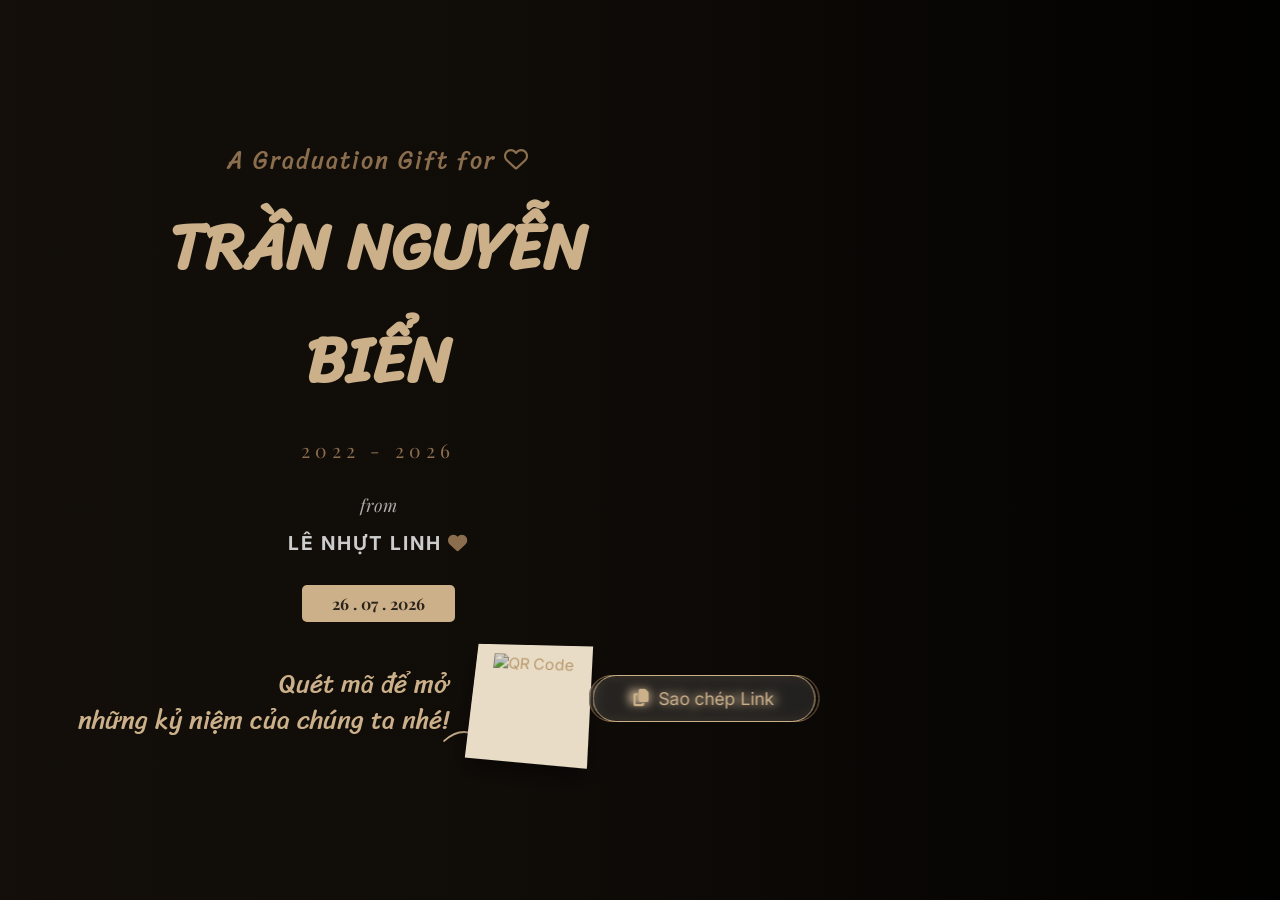
==== commit 13d6c797: "Add Copy Link button for easier sharing" ====
--- a/index.html
+++ b/index.html
@@ -6,8 +6,8 @@
   <title>Memory Book - Tốt Nghiệp</title>
   <link href="https://fonts.googleapis.com/css2?family=Playfair+Display:ital,wght@0,400;0,600;0,700;1,400&family=Sriracha&family=Caveat:wght@400;600&family=Inter:wght@400;500&display=swap" rel="stylesheet">
   <link rel="stylesheet" href="https://cdnjs.cloudflare.com/ajax/libs/font-awesome/6.4.0/css/all.min.css">
-  <script type="module" crossorigin src="./assets/index-4BjmMwPS.js"></script>
-  <link rel="stylesheet" crossorigin href="./assets/index-Vieyarae.css">
+  <script type="module" crossorigin src="./assets/index-vV3qXF4U.js"></script>
+  <link rel="stylesheet" crossorigin href="./assets/index-BwYWl5z2.css">
 </head>
 <body>
   <div id="landing-screen">
@@ -32,7 +32,10 @@
             </div>
           </div>
 
-          <button id="btn-open-book" class="btn-open"><i class="fa-solid fa-book-open"></i> Mở photobook</button>
+          <div style="display: flex; gap: 15px; justify-content: center;">
+            <button id="btn-open-book" class="btn-open"><i class="fa-solid fa-book-open"></i> Mở photobook</button>
+            <button id="btn-copy-link" class="btn-open" style="background: rgba(255,255,255,0.1); border: 1px solid var(--c-accent-light); color: var(--c-accent-light);" onclick="navigator.clipboard.writeText('https://lenhutlinh1134-beep.github.io/bienbienkyniem/'); alert('Đã sao chép link! Bạn hãy dán qua Zalo/Messenger để gửi sang Laptop nhé!');"><i class="fa-solid fa-copy"></i> Sao chép Link</button>
+          </div>
         </div>
       </div>
     </div>
--- a/assets/index-BwYWl5z2.css
+++ b/assets/index-BwYWl5z2.css
@@ -0,0 +1 @@
+:root{--c-paper-light:#f7f1e6;--c-paper-dark:#e8dcc6;--c-accent-light:#cbb08a;--c-accent-dark:#8b6e4e;--c-text-dark:#2b241a;--f-title:"Sriracha", cursive;--f-handwriting:"Sriracha", cursive;--f-text:"Playfair Display", serif;--f-sans:"Inter", sans-serif}*{box-sizing:border-box;margin:0;padding:0}body{height:100vh;color:var(--c-text-dark);font-family:var(--f-sans);background-color:#000;position:relative;overflow:hidden}#landing-screen{z-index:100;background-color:#000;width:100%;height:100%;transition:opacity .8s,visibility .8s;position:absolute;top:0;left:0}#landing-screen.fade-out{opacity:0;visibility:hidden}.landing-bg{background-image:url(https://images.unsplash.com/photo-1544413660-299165566b1d?auto=format&fit=crop&q=80&w=1600);background-position:50%;background-size:cover;flex-direction:column;justify-content:center;width:100%;height:100%;padding-left:10%;display:flex;position:relative}.landing-bg:before{content:"";background:linear-gradient(90deg,#140f0af2 0%,#140f0acc 40%,#140f0a1a 100%);width:100%;height:100%;position:absolute;top:0;left:0}.landing-controls{z-index:10;align-items:center;gap:15px;display:flex;position:absolute;top:30px;right:40px}.landing-controls .icon-btn{width:40px;height:40px;color:var(--c-accent-light);border:1px solid var(--c-accent-dark);cursor:pointer;background:0 0;border-radius:50%;justify-content:center;align-items:center;transition:all .3s;display:flex}.landing-controls .icon-btn:hover{background:#cbb08a33}.landing-controls .text-btn{color:var(--c-accent-light);border:1px solid var(--c-accent-dark);cursor:pointer;font-family:var(--f-sans);background:0 0;border-radius:20px;padding:8px 20px;font-size:.9rem}.landing-content{z-index:5;flex-direction:column;gap:40px;display:flex;position:relative}.title-block{color:var(--c-accent-light);text-align:center;max-width:500px}.title-block .subtitle{font-family:var(--f-title);letter-spacing:2px;color:var(--c-accent-dark);margin-bottom:10px;font-size:1.5rem}.title-block .main-title{font-family:var(--f-title);margin-bottom:20px;font-size:4rem}.title-block .divider-text{font-family:var(--f-text);color:#aaa;margin:15px 0;font-size:1.1rem;font-style:italic}.title-block .recipient{font-family:var(--f-text);letter-spacing:2px;color:#fff;font-size:2rem}.title-block .years{font-family:var(--f-text);letter-spacing:5px;color:var(--c-accent-dark);margin-top:5px;font-size:1.2rem}.title-block .small-text{font-family:var(--f-text);color:#888;font-style:italic}.title-block .sender{font-family:var(--f-text);color:#fff;letter-spacing:1px;margin-top:5px;font-size:1.5rem}.title-block .date-badge{background:var(--c-accent-light);color:var(--c-text-dark);font-family:var(--f-text);border-radius:5px;margin-top:30px;padding:8px 30px;font-weight:700;display:inline-block}.qr-block{align-items:center;gap:20px;margin-top:20px;margin-left:-50px;display:flex}.qr-note{color:var(--c-accent-light);text-align:right;font-size:1.5rem;line-height:1.2;position:relative}.hand-arrow{width:50px;height:30px;color:var(--c-accent-light);position:absolute;bottom:-10px;right:-40px}.qr-coaster{background:var(--c-paper-dark);width:120px;height:120px;padding:10px;transform:rotate(5deg)perspective(300px)rotateX(10deg)rotateY(-10deg);box-shadow:0 10px 20px #00000080}.qr-coaster img{object-fit:contain;mix-blend-mode:multiply;width:100%;height:100%}.btn-open{z-index:10;color:var(--c-accent-light);border:1px solid var(--c-accent-dark);font-family:var(--f-sans);cursor:pointer;-webkit-backdrop-filter:blur(5px);backdrop-filter:blur(5px);background:0 0;border-radius:30px;align-items:center;gap:10px;padding:12px 40px;font-size:1.1rem;transition:all .3s;display:flex;position:absolute;bottom:40px;left:50%;transform:translate(-50%)}.btn-open:hover{color:#fff;background:#cbb08a33}#book-screen{width:100%;height:100%;position:absolute;top:0;left:0}#book-screen.hidden{display:none}.wood-table-bg{filter:blur(5px)brightness(.7)contrast(1.2)sepia(.3);z-index:-2;background-color:#3e2723;background-image:linear-gradient(90deg,#0006,#0000 10% 90%,#0006),url(https://images.unsplash.com/photo-1518655048521-f130df041f66?auto=format&fit=crop&q=80&w=1600);background-position:50%;background-size:cover;width:110%;height:110%;position:absolute;top:-5%;left:-5%}.sunlight-overlay{z-index:-1;pointer-events:none;background:radial-gradient(circle at 20% 10%,#ffb45040 0%,#000000b3 100%);width:100%;height:100%;position:absolute;top:0;left:0}.book-wrapper{perspective:1500px;width:900px;height:600px;position:absolute;top:50%;left:50%;transform:translate(-50%,-50%)}#photobook{width:100%;height:100%}.book-wrapper:before{content:"";z-index:-1;background-color:#4e342e;background-image:url(https://www.transparenttextures.com/patterns/leather.png),radial-gradient(circle,#0000 40%,#00000080 100%);border-radius:5px;position:absolute;inset:-12px -10px;box-shadow:inset 0 0 10px #000c,inset 2px 2px 5px #ffffff1a,15px 25px 35px #000c,30px 50px 70px #00000080}.book-wrapper:after{content:"";z-index:-1;background:linear-gradient(90deg,#fff0 0%,#ffffff0d 15%,#00000080 50%,#ffffff0d 85%,#fff0 100%);border-radius:3px;width:50px;position:absolute;top:-12px;bottom:-12px;left:50%;transform:translate(-50%)}.page{background-color:var(--c-paper-light);border-bottom:1px solid #0000000d;border-right:1px solid #0000000d;position:relative;overflow:hidden}.page-content{background-color:var(--c-paper-light);background-image:url(https://www.transparenttextures.com/patterns/cream-paper.png);flex-direction:column;width:100%;height:100%;padding:40px;display:flex;position:relative;box-shadow:inset 0 0 50px #2b241a26}.page:nth-child(2n) .page-content{box-shadow:inset -30px 0 40px -15px #0003,inset 0 0 50px #2b241a26}.page:nth-child(odd) .page-content{box-shadow:inset 30px 0 40px -15px #0003,inset 0 0 50px #2b241a26}.nav-bar{z-index:10;position:absolute;top:20px}.nav-bar.right{right:20px}.icon-btn.dark{background:var(--c-text-dark);width:35px;height:35px;color:var(--c-paper-light);cursor:pointer;opacity:.6;border:none;border-radius:50%;justify-content:center;align-items:center;display:flex}.nav-arrow{width:35px;height:35px;color:var(--c-paper-light);cursor:pointer;z-index:20;background:#2b241acc;border:none;border-radius:50%;justify-content:center;align-items:center;display:flex;position:absolute;top:50%;right:10px;transform:translateY(-50%)}.content-text{color:var(--c-text-dark);flex:1;padding-top:10px;padding-right:15px;position:relative}.content-text.left-align{text-align:left}.content-text.center-all{flex-direction:column;justify-content:center;align-items:center;height:100%;padding-top:0;display:flex}.script-title{font-family:var(--f-title);margin-bottom:5px;font-size:2.2rem}.script-title.lg{font-size:3.5rem}.date-text{font-family:var(--f-text);color:var(--c-accent-dark);font-size:.8rem;font-style:italic}.handwriting{font-family:var(--f-handwriting);margin-bottom:15px;font-size:1.6rem;line-height:1.4}.signature{font-family:var(--f-title);margin-top:20px;font-size:1.8rem}.underline-drawn{display:inline-block;position:relative}.underline-drawn:after{content:"";background:var(--c-accent-dark);width:100%;height:2px;position:absolute;bottom:-2px;left:0;transform:rotate(-1deg)}.highlight-pen{position:relative}.highlight-pen:before{content:"";z-index:-1;background:#cbb08a66;border-radius:5px;width:110%;height:120%;position:absolute;top:50%;left:-5%;transform:translateY(-50%)rotate(2deg)}.dried-flower{opacity:.7;filter:sepia(.6)contrast(1.2);pointer-events:none;z-index:5;width:80px;position:absolute;bottom:10px;right:10px;transform:rotate(-15deg)}.doodle{opacity:.5;color:var(--c-accent-dark);font-size:1.5rem;position:absolute}.doodle.arrow-top-right{font-size:2rem;top:20%;right:10%;transform:rotate(45deg)}.doodle.smile{font-size:2rem;bottom:20%;right:20%;transform:rotate(15deg)}.doodle.flask{font-size:2.5rem;bottom:20%;left:20%;transform:rotate(-10deg)}.doodle.camera{font-size:2rem;bottom:10%;right:10%;transform:rotate(10deg)}.doodle.heart{font-size:2rem;bottom:20%;right:20%;transform:rotate(-15deg)}.doodle.notes{font-size:2rem;bottom:15%;right:20%;transform:rotate(10deg)}.page-number{font-size:.8rem;font-family:var(--f-text);color:var(--c-accent-dark);position:absolute;bottom:20px}.page:nth-child(2n) .page-number{left:30px}.page:nth-child(odd) .page-number{right:30px}.content-media{flex-direction:column;justify-content:center;align-items:center;height:100%;padding:10px;display:flex;position:relative}.polaroid-frame{background:var(--c-paper-light);width:90%;max-width:320px;padding:10px 10px 30px;transition:transform .4s cubic-bezier(.175,.885,.32,1.275),box-shadow .4s;position:relative;box-shadow:2px 5px 15px #0003}.polaroid-frame:hover{z-index:10;box-shadow:5px 15px 25px #0000004d;transform:scale(1.02)translateY(-2px)rotate(0)!important}.polaroid-frame img{object-fit:contain;filter:sepia(.15)contrast(1.1);width:100%;height:auto;max-height:240px}.polaroid-caption{font-family:var(--f-handwriting);text-align:center;color:var(--c-text-dark);margin-top:10px;font-size:1.5rem}.tape{z-index:5;background-color:#dccdafe6;width:60px;height:20px;position:absolute;box-shadow:0 1px 3px #00000026}.tape.top-center{top:-10px;left:50%;transform:translate(-50%)rotate(-2deg)}.page-image{object-fit:contain;background-color:var(--c-paper-light);width:100%;height:100%}.tape.top-left{top:-10px;left:10px;transform:rotate(-15deg)}.tape.top-right{top:-10px;right:10px;transform:rotate(15deg)}.multi-polaroid .polaroid-frame{width:85%;position:absolute}.tilt-left{top:15%;left:5%;transform:rotate(-4deg)}.tilt-right{top:35%;right:5%;transform:rotate(5deg)}.overlap{z-index:2;box-shadow:-2px 5px 20px #0000004d}.btn-play-video{cursor:pointer}.play-overlay{width:50px;height:50px;color:var(--c-paper-light);background:#2b241ab3;border-radius:50%;justify-content:center;align-items:center;font-size:1.2rem;transition:all .2s;display:flex;position:absolute;top:40%;left:50%;transform:translate(-50%,-50%)}.btn-play-video:hover .play-overlay{background:#2b241ae6;transform:translate(-50%,-50%)scale(1.1)}.film-strip{background:#111;gap:5px;padding:5px;display:flex;transform:rotate(-2deg);box-shadow:0 5px 10px #0000004d}.film-strip img{object-fit:cover;opacity:.8;filter:grayscale();width:60px;height:40px}.video-player-frame{background:#222;border-radius:2px;width:100%;padding:5px;box-shadow:0 10px 20px #0000004d}.video-player-frame img{object-fit:cover;opacity:.8;width:100%;height:200px}.video-controls{color:#ddd;align-items:center;gap:10px;padding:10px;font-size:.8rem;display:flex}.progress-bar{background:#444;border-radius:2px;flex:1;height:4px;position:relative}.progress{background:#ddd;border-radius:2px;width:30%;height:100%}.cassette-tape{background:#3b3a37;border:2px solid #222;border-radius:10px;width:95%;max-width:320px;padding:15px;position:relative;box-shadow:inset 0 0 10px #00000080,0 10px 20px #0000004d}.tape-label{background:var(--c-paper-dark);font-family:var(--f-sans);color:var(--c-text-dark);border-radius:5px;justify-content:space-between;align-items:center;padding:10px 15px;display:flex;box-shadow:inset 0 0 5px #0003}.tape-label strong{letter-spacing:1px;font-size:.9rem}.tape-label small{text-align:right;font-size:1.2rem;line-height:1}.tape-wheels{justify-content:space-around;margin-top:15px;display:flex}.wheel{color:#222;background:#fff;border:5px solid #222;border-radius:50%;justify-content:center;align-items:center;width:45px;height:45px;font-size:.7rem;display:flex}.tape-controls{color:#aaa;justify-content:center;gap:20px;margin-top:15px;font-size:1.2rem;display:flex}.tape-progress{color:#888;font-family:var(--f-sans);align-items:center;gap:10px;margin-top:10px;font-size:.7rem;display:flex}.tape-progress .line{background:#222;flex:1;height:2px}.timeline-wrapper{padding-left:10px}.vertical-timeline{border-left:1px dashed var(--c-accent-dark);margin-left:10px;padding-left:20px;list-style:none}.vertical-timeline li{margin-bottom:25px;font-size:1.3rem;position:relative}.vertical-timeline li:before{content:"";background:var(--c-accent-dark);border-radius:50%;width:8px;height:8px;position:absolute;top:8px;left:-24px}.vertical-timeline .year{font-family:var(--f-sans);color:#555;margin-right:10px;font-size:.85rem;font-weight:600}.grid-gallery{background:#fff;grid-template-columns:repeat(3,1fr);gap:5px;padding:10px;display:grid;box-shadow:0 5px 15px #0003}.grid-gallery img{aspect-ratio:1;object-fit:cover;filter:sepia(.2);width:100%}.rot-left-1{transform:rotate(-1deg)}.rot-left-3{transform:rotate(-3deg)}.rot-right-1{transform:rotate(1deg)}.rot-right-2{transform:rotate(2deg)}#video-lightbox{z-index:1000;opacity:1;background:#000000e6;justify-content:center;align-items:center;width:100%;height:100%;transition:opacity .3s;display:flex;position:fixed;top:0;left:0}#video-lightbox.hidden{opacity:0;pointer-events:none}.lightbox-content{width:90%;max-width:800px;position:relative}.lightbox-content video{border-radius:10px;outline:none;width:100%}.close-lightbox{color:#fff;cursor:pointer;background:0 0;border:none;font-size:2rem;position:absolute;top:-40px;right:0}#rotate-prompt{display:none}@media (width<=768px) and (orientation:portrait){#rotate-prompt{z-index:9999;width:100%;height:100%;color:var(--c-accent-light);text-align:center;background-color:#000000f2;flex-direction:column;justify-content:center;align-items:center;display:flex;position:fixed;top:0;left:0}.rotate-content i{margin-bottom:20px;font-size:4rem;animation:2s ease-in-out infinite rotatePhone}.rotate-content p{font-family:var(--f-sans);letter-spacing:1px;font-size:1.1rem;line-height:1.5}#landing-screen,#book-screen{display:none!important}}@keyframes rotatePhone{0%{transform:rotate(0)}30%{transform:rotate(-90deg)}70%{transform:rotate(-90deg)}to{transform:rotate(0)}}@media (height<=500px){.page-content{padding:15px 25px}.script-title{margin-bottom:2px;font-size:1.5rem}.script-title.lg{font-size:2.2rem}.handwriting{margin-bottom:5px;font-size:1.1rem}.signature{margin-top:5px;font-size:1.2rem}.polaroid-frame{padding:5px 5px 15px}.polaroid-frame img{height:120px}.polaroid-caption{margin-top:5px;font-size:1rem}.video-player-frame img{height:120px}.film-strip img{width:40px;height:25px}.btn-open{padding:8px 20px;font-size:.9rem;bottom:10px}.doodle{font-size:1rem}.doodle.flask{font-size:1.5rem}.doodle.arrow-top-right{font-size:1.2rem}.page-number{font-size:.7rem;bottom:10px}.cassette-tape{max-width:250px;padding:10px}.tape-label{padding:5px 10px}.wheel{border-width:3px;width:30px;height:30px}.vertical-timeline li{margin-bottom:15px;font-size:1rem}}
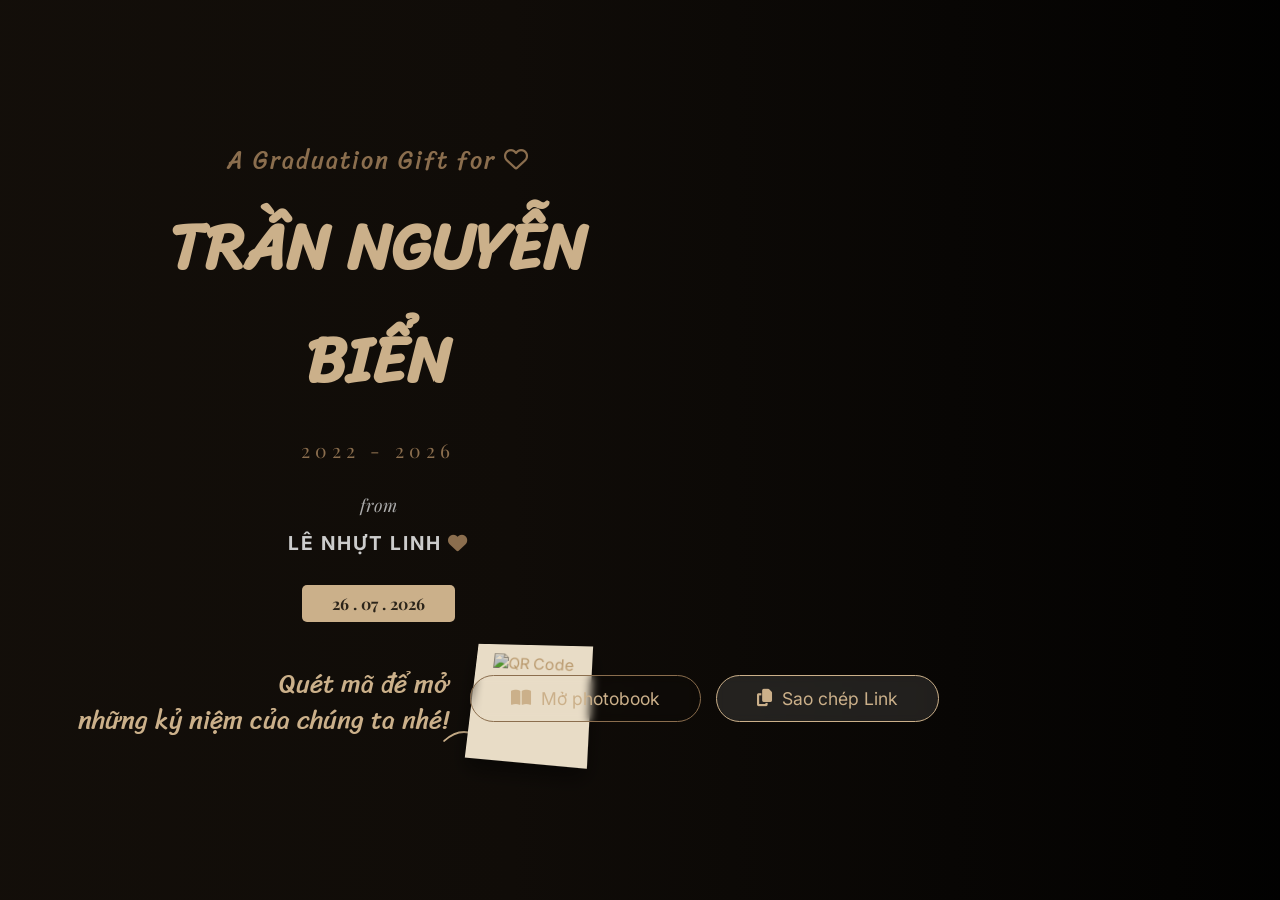
==== commit 13e5a6de: "Fix overlapping buttons" ====
--- a/index.html
+++ b/index.html
@@ -6,8 +6,8 @@
   <title>Memory Book - Tốt Nghiệp</title>
   <link href="https://fonts.googleapis.com/css2?family=Playfair+Display:ital,wght@0,400;0,600;0,700;1,400&family=Sriracha&family=Caveat:wght@400;600&family=Inter:wght@400;500&display=swap" rel="stylesheet">
   <link rel="stylesheet" href="https://cdnjs.cloudflare.com/ajax/libs/font-awesome/6.4.0/css/all.min.css">
-  <script type="module" crossorigin src="./assets/index-vV3qXF4U.js"></script>
-  <link rel="stylesheet" crossorigin href="./assets/index-BwYWl5z2.css">
+  <script type="module" crossorigin src="./assets/index-BvAQ9FaU.js"></script>
+  <link rel="stylesheet" crossorigin href="./assets/index-DHhaxWGr.css">
 </head>
 <body>
   <div id="landing-screen">
@@ -32,7 +32,7 @@
             </div>
           </div>
 
-          <div style="display: flex; gap: 15px; justify-content: center;">
+          <div class="action-buttons">
             <button id="btn-open-book" class="btn-open"><i class="fa-solid fa-book-open"></i> Mở photobook</button>
             <button id="btn-copy-link" class="btn-open" style="background: rgba(255,255,255,0.1); border: 1px solid var(--c-accent-light); color: var(--c-accent-light);" onclick="navigator.clipboard.writeText('https://lenhutlinh1134-beep.github.io/bienbienkyniem/'); alert('Đã sao chép link! Bạn hãy dán qua Zalo/Messenger để gửi sang Laptop nhé!');"><i class="fa-solid fa-copy"></i> Sao chép Link</button>
           </div>
--- a/assets/index-DHhaxWGr.css
+++ b/assets/index-DHhaxWGr.css
@@ -0,0 +1 @@
+:root{--c-paper-light:#f7f1e6;--c-paper-dark:#e8dcc6;--c-accent-light:#cbb08a;--c-accent-dark:#8b6e4e;--c-text-dark:#2b241a;--f-title:"Sriracha", cursive;--f-handwriting:"Sriracha", cursive;--f-text:"Playfair Display", serif;--f-sans:"Inter", sans-serif}*{box-sizing:border-box;margin:0;padding:0}body{height:100vh;color:var(--c-text-dark);font-family:var(--f-sans);background-color:#000;position:relative;overflow:hidden}#landing-screen{z-index:100;background-color:#000;width:100%;height:100%;transition:opacity .8s,visibility .8s;position:absolute;top:0;left:0}#landing-screen.fade-out{opacity:0;visibility:hidden}.landing-bg{background-image:url(https://images.unsplash.com/photo-1544413660-299165566b1d?auto=format&fit=crop&q=80&w=1600);background-position:50%;background-size:cover;flex-direction:column;justify-content:center;width:100%;height:100%;padding-left:10%;display:flex;position:relative}.landing-bg:before{content:"";background:linear-gradient(90deg,#140f0af2 0%,#140f0acc 40%,#140f0a1a 100%);width:100%;height:100%;position:absolute;top:0;left:0}.landing-controls{z-index:10;align-items:center;gap:15px;display:flex;position:absolute;top:30px;right:40px}.landing-controls .icon-btn{width:40px;height:40px;color:var(--c-accent-light);border:1px solid var(--c-accent-dark);cursor:pointer;background:0 0;border-radius:50%;justify-content:center;align-items:center;transition:all .3s;display:flex}.landing-controls .icon-btn:hover{background:#cbb08a33}.landing-controls .text-btn{color:var(--c-accent-light);border:1px solid var(--c-accent-dark);cursor:pointer;font-family:var(--f-sans);background:0 0;border-radius:20px;padding:8px 20px;font-size:.9rem}.landing-content{z-index:5;flex-direction:column;gap:40px;display:flex;position:relative}.title-block{color:var(--c-accent-light);text-align:center;max-width:500px}.title-block .subtitle{font-family:var(--f-title);letter-spacing:2px;color:var(--c-accent-dark);margin-bottom:10px;font-size:1.5rem}.title-block .main-title{font-family:var(--f-title);margin-bottom:20px;font-size:4rem}.title-block .divider-text{font-family:var(--f-text);color:#aaa;margin:15px 0;font-size:1.1rem;font-style:italic}.title-block .recipient{font-family:var(--f-text);letter-spacing:2px;color:#fff;font-size:2rem}.title-block .years{font-family:var(--f-text);letter-spacing:5px;color:var(--c-accent-dark);margin-top:5px;font-size:1.2rem}.title-block .small-text{font-family:var(--f-text);color:#888;font-style:italic}.title-block .sender{font-family:var(--f-text);color:#fff;letter-spacing:1px;margin-top:5px;font-size:1.5rem}.title-block .date-badge{background:var(--c-accent-light);color:var(--c-text-dark);font-family:var(--f-text);border-radius:5px;margin-top:30px;padding:8px 30px;font-weight:700;display:inline-block}.qr-block{align-items:center;gap:20px;margin-top:20px;margin-left:-50px;display:flex}.qr-note{color:var(--c-accent-light);text-align:right;font-size:1.5rem;line-height:1.2;position:relative}.hand-arrow{width:50px;height:30px;color:var(--c-accent-light);position:absolute;bottom:-10px;right:-40px}.qr-coaster{background:var(--c-paper-dark);width:120px;height:120px;padding:10px;transform:rotate(5deg)perspective(300px)rotateX(10deg)rotateY(-10deg);box-shadow:0 10px 20px #00000080}.qr-coaster img{object-fit:contain;mix-blend-mode:multiply;width:100%;height:100%}.action-buttons{z-index:10;justify-content:center;gap:15px;width:100%;display:flex;position:absolute;bottom:40px;left:50%;transform:translate(-50%)}.btn-open{color:var(--c-accent-light);border:1px solid var(--c-accent-dark);font-family:var(--f-sans);cursor:pointer;-webkit-backdrop-filter:blur(5px);backdrop-filter:blur(5px);background:0 0;border-radius:30px;align-items:center;gap:10px;padding:12px 40px;font-size:1.1rem;transition:all .3s;display:flex}.btn-open:hover{color:#fff;background:#cbb08a33}#book-screen{width:100%;height:100%;position:absolute;top:0;left:0}#book-screen.hidden{display:none}.wood-table-bg{filter:blur(5px)brightness(.7)contrast(1.2)sepia(.3);z-index:-2;background-color:#3e2723;background-image:linear-gradient(90deg,#0006,#0000 10% 90%,#0006),url(https://images.unsplash.com/photo-1518655048521-f130df041f66?auto=format&fit=crop&q=80&w=1600);background-position:50%;background-size:cover;width:110%;height:110%;position:absolute;top:-5%;left:-5%}.sunlight-overlay{z-index:-1;pointer-events:none;background:radial-gradient(circle at 20% 10%,#ffb45040 0%,#000000b3 100%);width:100%;height:100%;position:absolute;top:0;left:0}.book-wrapper{perspective:1500px;width:900px;height:600px;position:absolute;top:50%;left:50%;transform:translate(-50%,-50%)}#photobook{width:100%;height:100%}.book-wrapper:before{content:"";z-index:-1;background-color:#4e342e;background-image:url(https://www.transparenttextures.com/patterns/leather.png),radial-gradient(circle,#0000 40%,#00000080 100%);border-radius:5px;position:absolute;inset:-12px -10px;box-shadow:inset 0 0 10px #000c,inset 2px 2px 5px #ffffff1a,15px 25px 35px #000c,30px 50px 70px #00000080}.book-wrapper:after{content:"";z-index:-1;background:linear-gradient(90deg,#fff0 0%,#ffffff0d 15%,#00000080 50%,#ffffff0d 85%,#fff0 100%);border-radius:3px;width:50px;position:absolute;top:-12px;bottom:-12px;left:50%;transform:translate(-50%)}.page{background-color:var(--c-paper-light);border-bottom:1px solid #0000000d;border-right:1px solid #0000000d;position:relative;overflow:hidden}.page-content{background-color:var(--c-paper-light);background-image:url(https://www.transparenttextures.com/patterns/cream-paper.png);flex-direction:column;width:100%;height:100%;padding:40px;display:flex;position:relative;box-shadow:inset 0 0 50px #2b241a26}.page:nth-child(2n) .page-content{box-shadow:inset -30px 0 40px -15px #0003,inset 0 0 50px #2b241a26}.page:nth-child(odd) .page-content{box-shadow:inset 30px 0 40px -15px #0003,inset 0 0 50px #2b241a26}.nav-bar{z-index:10;position:absolute;top:20px}.nav-bar.right{right:20px}.icon-btn.dark{background:var(--c-text-dark);width:35px;height:35px;color:var(--c-paper-light);cursor:pointer;opacity:.6;border:none;border-radius:50%;justify-content:center;align-items:center;display:flex}.nav-arrow{width:35px;height:35px;color:var(--c-paper-light);cursor:pointer;z-index:20;background:#2b241acc;border:none;border-radius:50%;justify-content:center;align-items:center;display:flex;position:absolute;top:50%;right:10px;transform:translateY(-50%)}.content-text{color:var(--c-text-dark);flex:1;padding-top:10px;padding-right:15px;position:relative}.content-text.left-align{text-align:left}.content-text.center-all{flex-direction:column;justify-content:center;align-items:center;height:100%;padding-top:0;display:flex}.script-title{font-family:var(--f-title);margin-bottom:5px;font-size:2.2rem}.script-title.lg{font-size:3.5rem}.date-text{font-family:var(--f-text);color:var(--c-accent-dark);font-size:.8rem;font-style:italic}.handwriting{font-family:var(--f-handwriting);margin-bottom:15px;font-size:1.6rem;line-height:1.4}.signature{font-family:var(--f-title);margin-top:20px;font-size:1.8rem}.underline-drawn{display:inline-block;position:relative}.underline-drawn:after{content:"";background:var(--c-accent-dark);width:100%;height:2px;position:absolute;bottom:-2px;left:0;transform:rotate(-1deg)}.highlight-pen{position:relative}.highlight-pen:before{content:"";z-index:-1;background:#cbb08a66;border-radius:5px;width:110%;height:120%;position:absolute;top:50%;left:-5%;transform:translateY(-50%)rotate(2deg)}.dried-flower{opacity:.7;filter:sepia(.6)contrast(1.2);pointer-events:none;z-index:5;width:80px;position:absolute;bottom:10px;right:10px;transform:rotate(-15deg)}.doodle{opacity:.5;color:var(--c-accent-dark);font-size:1.5rem;position:absolute}.doodle.arrow-top-right{font-size:2rem;top:20%;right:10%;transform:rotate(45deg)}.doodle.smile{font-size:2rem;bottom:20%;right:20%;transform:rotate(15deg)}.doodle.flask{font-size:2.5rem;bottom:20%;left:20%;transform:rotate(-10deg)}.doodle.camera{font-size:2rem;bottom:10%;right:10%;transform:rotate(10deg)}.doodle.heart{font-size:2rem;bottom:20%;right:20%;transform:rotate(-15deg)}.doodle.notes{font-size:2rem;bottom:15%;right:20%;transform:rotate(10deg)}.page-number{font-size:.8rem;font-family:var(--f-text);color:var(--c-accent-dark);position:absolute;bottom:20px}.page:nth-child(2n) .page-number{left:30px}.page:nth-child(odd) .page-number{right:30px}.content-media{flex-direction:column;justify-content:center;align-items:center;height:100%;padding:10px;display:flex;position:relative}.polaroid-frame{background:var(--c-paper-light);width:90%;max-width:320px;padding:10px 10px 30px;transition:transform .4s cubic-bezier(.175,.885,.32,1.275),box-shadow .4s;position:relative;box-shadow:2px 5px 15px #0003}.polaroid-frame:hover{z-index:10;box-shadow:5px 15px 25px #0000004d;transform:scale(1.02)translateY(-2px)rotate(0)!important}.polaroid-frame img{object-fit:contain;filter:sepia(.15)contrast(1.1);width:100%;height:auto;max-height:240px}.polaroid-caption{font-family:var(--f-handwriting);text-align:center;color:var(--c-text-dark);margin-top:10px;font-size:1.5rem}.tape{z-index:5;background-color:#dccdafe6;width:60px;height:20px;position:absolute;box-shadow:0 1px 3px #00000026}.tape.top-center{top:-10px;left:50%;transform:translate(-50%)rotate(-2deg)}.page-image{object-fit:contain;background-color:var(--c-paper-light);width:100%;height:100%}.tape.top-left{top:-10px;left:10px;transform:rotate(-15deg)}.tape.top-right{top:-10px;right:10px;transform:rotate(15deg)}.multi-polaroid .polaroid-frame{width:85%;position:absolute}.tilt-left{top:15%;left:5%;transform:rotate(-4deg)}.tilt-right{top:35%;right:5%;transform:rotate(5deg)}.overlap{z-index:2;box-shadow:-2px 5px 20px #0000004d}.btn-play-video{cursor:pointer}.play-overlay{width:50px;height:50px;color:var(--c-paper-light);background:#2b241ab3;border-radius:50%;justify-content:center;align-items:center;font-size:1.2rem;transition:all .2s;display:flex;position:absolute;top:40%;left:50%;transform:translate(-50%,-50%)}.btn-play-video:hover .play-overlay{background:#2b241ae6;transform:translate(-50%,-50%)scale(1.1)}.film-strip{background:#111;gap:5px;padding:5px;display:flex;transform:rotate(-2deg);box-shadow:0 5px 10px #0000004d}.film-strip img{object-fit:cover;opacity:.8;filter:grayscale();width:60px;height:40px}.video-player-frame{background:#222;border-radius:2px;width:100%;padding:5px;box-shadow:0 10px 20px #0000004d}.video-player-frame img{object-fit:cover;opacity:.8;width:100%;height:200px}.video-controls{color:#ddd;align-items:center;gap:10px;padding:10px;font-size:.8rem;display:flex}.progress-bar{background:#444;border-radius:2px;flex:1;height:4px;position:relative}.progress{background:#ddd;border-radius:2px;width:30%;height:100%}.cassette-tape{background:#3b3a37;border:2px solid #222;border-radius:10px;width:95%;max-width:320px;padding:15px;position:relative;box-shadow:inset 0 0 10px #00000080,0 10px 20px #0000004d}.tape-label{background:var(--c-paper-dark);font-family:var(--f-sans);color:var(--c-text-dark);border-radius:5px;justify-content:space-between;align-items:center;padding:10px 15px;display:flex;box-shadow:inset 0 0 5px #0003}.tape-label strong{letter-spacing:1px;font-size:.9rem}.tape-label small{text-align:right;font-size:1.2rem;line-height:1}.tape-wheels{justify-content:space-around;margin-top:15px;display:flex}.wheel{color:#222;background:#fff;border:5px solid #222;border-radius:50%;justify-content:center;align-items:center;width:45px;height:45px;font-size:.7rem;display:flex}.tape-controls{color:#aaa;justify-content:center;gap:20px;margin-top:15px;font-size:1.2rem;display:flex}.tape-progress{color:#888;font-family:var(--f-sans);align-items:center;gap:10px;margin-top:10px;font-size:.7rem;display:flex}.tape-progress .line{background:#222;flex:1;height:2px}.timeline-wrapper{padding-left:10px}.vertical-timeline{border-left:1px dashed var(--c-accent-dark);margin-left:10px;padding-left:20px;list-style:none}.vertical-timeline li{margin-bottom:25px;font-size:1.3rem;position:relative}.vertical-timeline li:before{content:"";background:var(--c-accent-dark);border-radius:50%;width:8px;height:8px;position:absolute;top:8px;left:-24px}.vertical-timeline .year{font-family:var(--f-sans);color:#555;margin-right:10px;font-size:.85rem;font-weight:600}.grid-gallery{background:#fff;grid-template-columns:repeat(3,1fr);gap:5px;padding:10px;display:grid;box-shadow:0 5px 15px #0003}.grid-gallery img{aspect-ratio:1;object-fit:cover;filter:sepia(.2);width:100%}.rot-left-1{transform:rotate(-1deg)}.rot-left-3{transform:rotate(-3deg)}.rot-right-1{transform:rotate(1deg)}.rot-right-2{transform:rotate(2deg)}#video-lightbox{z-index:1000;opacity:1;background:#000000e6;justify-content:center;align-items:center;width:100%;height:100%;transition:opacity .3s;display:flex;position:fixed;top:0;left:0}#video-lightbox.hidden{opacity:0;pointer-events:none}.lightbox-content{width:90%;max-width:800px;position:relative}.lightbox-content video{border-radius:10px;outline:none;width:100%}.close-lightbox{color:#fff;cursor:pointer;background:0 0;border:none;font-size:2rem;position:absolute;top:-40px;right:0}#rotate-prompt{display:none}@media (width<=768px) and (orientation:portrait){#rotate-prompt{z-index:9999;width:100%;height:100%;color:var(--c-accent-light);text-align:center;background-color:#000000f2;flex-direction:column;justify-content:center;align-items:center;display:flex;position:fixed;top:0;left:0}.rotate-content i{margin-bottom:20px;font-size:4rem;animation:2s ease-in-out infinite rotatePhone}.rotate-content p{font-family:var(--f-sans);letter-spacing:1px;font-size:1.1rem;line-height:1.5}#landing-screen,#book-screen{display:none!important}}@keyframes rotatePhone{0%{transform:rotate(0)}30%{transform:rotate(-90deg)}70%{transform:rotate(-90deg)}to{transform:rotate(0)}}@media (height<=500px){.page-content{padding:15px 25px}.script-title{margin-bottom:2px;font-size:1.5rem}.script-title.lg{font-size:2.2rem}.handwriting{margin-bottom:5px;font-size:1.1rem}.signature{margin-top:5px;font-size:1.2rem}.polaroid-frame{padding:5px 5px 15px}.polaroid-frame img{height:120px}.polaroid-caption{margin-top:5px;font-size:1rem}.video-player-frame img{height:120px}.film-strip img{width:40px;height:25px}.btn-open{padding:8px 20px;font-size:.9rem;bottom:10px}.doodle{font-size:1rem}.doodle.flask{font-size:1.5rem}.doodle.arrow-top-right{font-size:1.2rem}.page-number{font-size:.7rem;bottom:10px}.cassette-tape{max-width:250px;padding:10px}.tape-label{padding:5px 10px}.wheel{border-width:3px;width:30px;height:30px}.vertical-timeline li{margin-bottom:15px;font-size:1rem}}
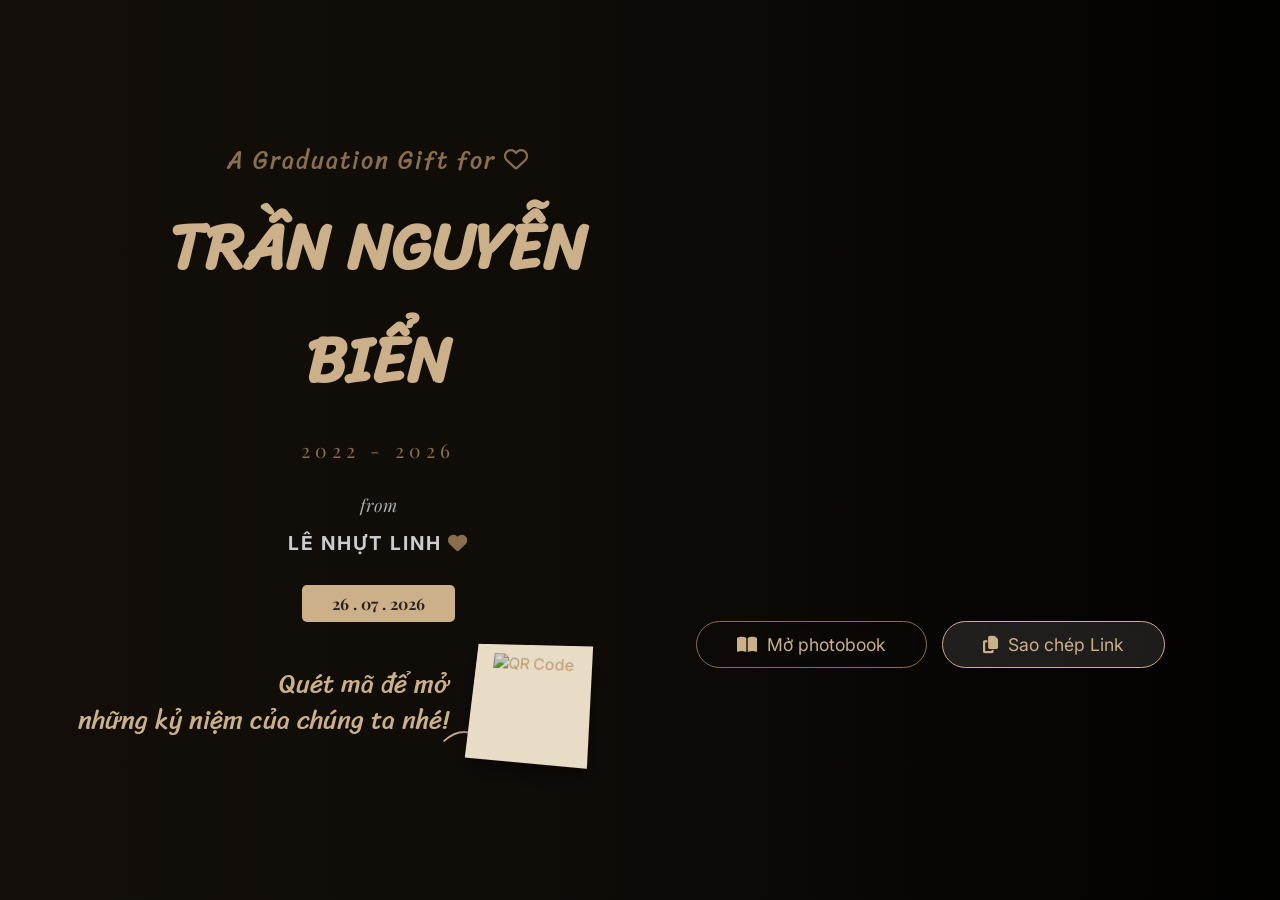
==== commit d5673acb: "Move action buttons to the right and higher on desktop" ====
--- a/index.html
+++ b/index.html
@@ -6,8 +6,8 @@
   <title>Memory Book - Tốt Nghiệp</title>
   <link href="https://fonts.googleapis.com/css2?family=Playfair+Display:ital,wght@0,400;0,600;0,700;1,400&family=Sriracha&family=Caveat:wght@400;600&family=Inter:wght@400;500&display=swap" rel="stylesheet">
   <link rel="stylesheet" href="https://cdnjs.cloudflare.com/ajax/libs/font-awesome/6.4.0/css/all.min.css">
-  <script type="module" crossorigin src="./assets/index-BvAQ9FaU.js"></script>
-  <link rel="stylesheet" crossorigin href="./assets/index-DHhaxWGr.css">
+  <script type="module" crossorigin src="./assets/index-BIU8bYAh.js"></script>
+  <link rel="stylesheet" crossorigin href="./assets/index-COVvoMKN.css">
 </head>
 <body>
   <div id="landing-screen">
--- a/assets/index-COVvoMKN.css
+++ b/assets/index-COVvoMKN.css
@@ -0,0 +1 @@
+:root{--c-paper-light:#f7f1e6;--c-paper-dark:#e8dcc6;--c-accent-light:#cbb08a;--c-accent-dark:#8b6e4e;--c-text-dark:#2b241a;--f-title:"Sriracha", cursive;--f-handwriting:"Sriracha", cursive;--f-text:"Playfair Display", serif;--f-sans:"Inter", sans-serif}*{box-sizing:border-box;margin:0;padding:0}body{height:100vh;color:var(--c-text-dark);font-family:var(--f-sans);background-color:#000;position:relative;overflow:hidden}#landing-screen{z-index:100;background-color:#000;width:100%;height:100%;transition:opacity .8s,visibility .8s;position:absolute;top:0;left:0}#landing-screen.fade-out{opacity:0;visibility:hidden}.landing-bg{background-image:url(https://images.unsplash.com/photo-1544413660-299165566b1d?auto=format&fit=crop&q=80&w=1600);background-position:50%;background-size:cover;flex-direction:column;justify-content:center;width:100%;height:100%;padding-left:10%;display:flex;position:relative}.landing-bg:before{content:"";background:linear-gradient(90deg,#140f0af2 0%,#140f0acc 40%,#140f0a1a 100%);width:100%;height:100%;position:absolute;top:0;left:0}.landing-controls{z-index:10;align-items:center;gap:15px;display:flex;position:absolute;top:30px;right:40px}.landing-controls .icon-btn{width:40px;height:40px;color:var(--c-accent-light);border:1px solid var(--c-accent-dark);cursor:pointer;background:0 0;border-radius:50%;justify-content:center;align-items:center;transition:all .3s;display:flex}.landing-controls .icon-btn:hover{background:#cbb08a33}.landing-controls .text-btn{color:var(--c-accent-light);border:1px solid var(--c-accent-dark);cursor:pointer;font-family:var(--f-sans);background:0 0;border-radius:20px;padding:8px 20px;font-size:.9rem}.landing-content{z-index:5;flex-direction:column;gap:40px;display:flex;position:relative}.title-block{color:var(--c-accent-light);text-align:center;max-width:500px}.title-block .subtitle{font-family:var(--f-title);letter-spacing:2px;color:var(--c-accent-dark);margin-bottom:10px;font-size:1.5rem}.title-block .main-title{font-family:var(--f-title);margin-bottom:20px;font-size:4rem}.title-block .divider-text{font-family:var(--f-text);color:#aaa;margin:15px 0;font-size:1.1rem;font-style:italic}.title-block .recipient{font-family:var(--f-text);letter-spacing:2px;color:#fff;font-size:2rem}.title-block .years{font-family:var(--f-text);letter-spacing:5px;color:var(--c-accent-dark);margin-top:5px;font-size:1.2rem}.title-block .small-text{font-family:var(--f-text);color:#888;font-style:italic}.title-block .sender{font-family:var(--f-text);color:#fff;letter-spacing:1px;margin-top:5px;font-size:1.5rem}.title-block .date-badge{background:var(--c-accent-light);color:var(--c-text-dark);font-family:var(--f-text);border-radius:5px;margin-top:30px;padding:8px 30px;font-weight:700;display:inline-block}.qr-block{align-items:center;gap:20px;margin-top:20px;margin-left:-50px;display:flex}.qr-note{color:var(--c-accent-light);text-align:right;font-size:1.5rem;line-height:1.2;position:relative}.hand-arrow{width:50px;height:30px;color:var(--c-accent-light);position:absolute;bottom:-10px;right:-40px}.qr-coaster{background:var(--c-paper-dark);width:120px;height:120px;padding:10px;transform:rotate(5deg)perspective(300px)rotateX(10deg)rotateY(-10deg);box-shadow:0 10px 20px #00000080}.qr-coaster img{object-fit:contain;mix-blend-mode:multiply;width:100%;height:100%}.action-buttons{z-index:10;justify-content:flex-end;gap:15px;display:flex;position:absolute;bottom:15%;right:10%}@media (width<=768px){.action-buttons{justify-content:center;width:100%;bottom:30px;left:50%;right:auto;transform:translate(-50%)}}.btn-open{color:var(--c-accent-light);border:1px solid var(--c-accent-dark);font-family:var(--f-sans);cursor:pointer;-webkit-backdrop-filter:blur(5px);backdrop-filter:blur(5px);background:0 0;border-radius:30px;align-items:center;gap:10px;padding:12px 40px;font-size:1.1rem;transition:all .3s;display:flex}.btn-open:hover{color:#fff;background:#cbb08a33}#book-screen{width:100%;height:100%;position:absolute;top:0;left:0}#book-screen.hidden{display:none}.wood-table-bg{filter:blur(5px)brightness(.7)contrast(1.2)sepia(.3);z-index:-2;background-color:#3e2723;background-image:linear-gradient(90deg,#0006,#0000 10% 90%,#0006),url(https://images.unsplash.com/photo-1518655048521-f130df041f66?auto=format&fit=crop&q=80&w=1600);background-position:50%;background-size:cover;width:110%;height:110%;position:absolute;top:-5%;left:-5%}.sunlight-overlay{z-index:-1;pointer-events:none;background:radial-gradient(circle at 20% 10%,#ffb45040 0%,#000000b3 100%);width:100%;height:100%;position:absolute;top:0;left:0}.book-wrapper{perspective:1500px;width:900px;height:600px;position:absolute;top:50%;left:50%;transform:translate(-50%,-50%)}#photobook{width:100%;height:100%}.book-wrapper:before{content:"";z-index:-1;background-color:#4e342e;background-image:url(https://www.transparenttextures.com/patterns/leather.png),radial-gradient(circle,#0000 40%,#00000080 100%);border-radius:5px;position:absolute;inset:-12px -10px;box-shadow:inset 0 0 10px #000c,inset 2px 2px 5px #ffffff1a,15px 25px 35px #000c,30px 50px 70px #00000080}.book-wrapper:after{content:"";z-index:-1;background:linear-gradient(90deg,#fff0 0%,#ffffff0d 15%,#00000080 50%,#ffffff0d 85%,#fff0 100%);border-radius:3px;width:50px;position:absolute;top:-12px;bottom:-12px;left:50%;transform:translate(-50%)}.page{background-color:var(--c-paper-light);border-bottom:1px solid #0000000d;border-right:1px solid #0000000d;position:relative;overflow:hidden}.page-content{background-color:var(--c-paper-light);background-image:url(https://www.transparenttextures.com/patterns/cream-paper.png);flex-direction:column;width:100%;height:100%;padding:40px;display:flex;position:relative;box-shadow:inset 0 0 50px #2b241a26}.page:nth-child(2n) .page-content{box-shadow:inset -30px 0 40px -15px #0003,inset 0 0 50px #2b241a26}.page:nth-child(odd) .page-content{box-shadow:inset 30px 0 40px -15px #0003,inset 0 0 50px #2b241a26}.nav-bar{z-index:10;position:absolute;top:20px}.nav-bar.right{right:20px}.icon-btn.dark{background:var(--c-text-dark);width:35px;height:35px;color:var(--c-paper-light);cursor:pointer;opacity:.6;border:none;border-radius:50%;justify-content:center;align-items:center;display:flex}.nav-arrow{width:35px;height:35px;color:var(--c-paper-light);cursor:pointer;z-index:20;background:#2b241acc;border:none;border-radius:50%;justify-content:center;align-items:center;display:flex;position:absolute;top:50%;right:10px;transform:translateY(-50%)}.content-text{color:var(--c-text-dark);flex:1;padding-top:10px;padding-right:15px;position:relative}.content-text.left-align{text-align:left}.content-text.center-all{flex-direction:column;justify-content:center;align-items:center;height:100%;padding-top:0;display:flex}.script-title{font-family:var(--f-title);margin-bottom:5px;font-size:2.2rem}.script-title.lg{font-size:3.5rem}.date-text{font-family:var(--f-text);color:var(--c-accent-dark);font-size:.8rem;font-style:italic}.handwriting{font-family:var(--f-handwriting);margin-bottom:15px;font-size:1.6rem;line-height:1.4}.signature{font-family:var(--f-title);margin-top:20px;font-size:1.8rem}.underline-drawn{display:inline-block;position:relative}.underline-drawn:after{content:"";background:var(--c-accent-dark);width:100%;height:2px;position:absolute;bottom:-2px;left:0;transform:rotate(-1deg)}.highlight-pen{position:relative}.highlight-pen:before{content:"";z-index:-1;background:#cbb08a66;border-radius:5px;width:110%;height:120%;position:absolute;top:50%;left:-5%;transform:translateY(-50%)rotate(2deg)}.dried-flower{opacity:.7;filter:sepia(.6)contrast(1.2);pointer-events:none;z-index:5;width:80px;position:absolute;bottom:10px;right:10px;transform:rotate(-15deg)}.doodle{opacity:.5;color:var(--c-accent-dark);font-size:1.5rem;position:absolute}.doodle.arrow-top-right{font-size:2rem;top:20%;right:10%;transform:rotate(45deg)}.doodle.smile{font-size:2rem;bottom:20%;right:20%;transform:rotate(15deg)}.doodle.flask{font-size:2.5rem;bottom:20%;left:20%;transform:rotate(-10deg)}.doodle.camera{font-size:2rem;bottom:10%;right:10%;transform:rotate(10deg)}.doodle.heart{font-size:2rem;bottom:20%;right:20%;transform:rotate(-15deg)}.doodle.notes{font-size:2rem;bottom:15%;right:20%;transform:rotate(10deg)}.page-number{font-size:.8rem;font-family:var(--f-text);color:var(--c-accent-dark);position:absolute;bottom:20px}.page:nth-child(2n) .page-number{left:30px}.page:nth-child(odd) .page-number{right:30px}.content-media{flex-direction:column;justify-content:center;align-items:center;height:100%;padding:10px;display:flex;position:relative}.polaroid-frame{background:var(--c-paper-light);width:90%;max-width:320px;padding:10px 10px 30px;transition:transform .4s cubic-bezier(.175,.885,.32,1.275),box-shadow .4s;position:relative;box-shadow:2px 5px 15px #0003}.polaroid-frame:hover{z-index:10;box-shadow:5px 15px 25px #0000004d;transform:scale(1.02)translateY(-2px)rotate(0)!important}.polaroid-frame img{object-fit:contain;filter:sepia(.15)contrast(1.1);width:100%;height:auto;max-height:240px}.polaroid-caption{font-family:var(--f-handwriting);text-align:center;color:var(--c-text-dark);margin-top:10px;font-size:1.5rem}.tape{z-index:5;background-color:#dccdafe6;width:60px;height:20px;position:absolute;box-shadow:0 1px 3px #00000026}.tape.top-center{top:-10px;left:50%;transform:translate(-50%)rotate(-2deg)}.page-image{object-fit:contain;background-color:var(--c-paper-light);width:100%;height:100%}.tape.top-left{top:-10px;left:10px;transform:rotate(-15deg)}.tape.top-right{top:-10px;right:10px;transform:rotate(15deg)}.multi-polaroid .polaroid-frame{width:85%;position:absolute}.tilt-left{top:15%;left:5%;transform:rotate(-4deg)}.tilt-right{top:35%;right:5%;transform:rotate(5deg)}.overlap{z-index:2;box-shadow:-2px 5px 20px #0000004d}.btn-play-video{cursor:pointer}.play-overlay{width:50px;height:50px;color:var(--c-paper-light);background:#2b241ab3;border-radius:50%;justify-content:center;align-items:center;font-size:1.2rem;transition:all .2s;display:flex;position:absolute;top:40%;left:50%;transform:translate(-50%,-50%)}.btn-play-video:hover .play-overlay{background:#2b241ae6;transform:translate(-50%,-50%)scale(1.1)}.film-strip{background:#111;gap:5px;padding:5px;display:flex;transform:rotate(-2deg);box-shadow:0 5px 10px #0000004d}.film-strip img{object-fit:cover;opacity:.8;filter:grayscale();width:60px;height:40px}.video-player-frame{background:#222;border-radius:2px;width:100%;padding:5px;box-shadow:0 10px 20px #0000004d}.video-player-frame img{object-fit:cover;opacity:.8;width:100%;height:200px}.video-controls{color:#ddd;align-items:center;gap:10px;padding:10px;font-size:.8rem;display:flex}.progress-bar{background:#444;border-radius:2px;flex:1;height:4px;position:relative}.progress{background:#ddd;border-radius:2px;width:30%;height:100%}.cassette-tape{background:#3b3a37;border:2px solid #222;border-radius:10px;width:95%;max-width:320px;padding:15px;position:relative;box-shadow:inset 0 0 10px #00000080,0 10px 20px #0000004d}.tape-label{background:var(--c-paper-dark);font-family:var(--f-sans);color:var(--c-text-dark);border-radius:5px;justify-content:space-between;align-items:center;padding:10px 15px;display:flex;box-shadow:inset 0 0 5px #0003}.tape-label strong{letter-spacing:1px;font-size:.9rem}.tape-label small{text-align:right;font-size:1.2rem;line-height:1}.tape-wheels{justify-content:space-around;margin-top:15px;display:flex}.wheel{color:#222;background:#fff;border:5px solid #222;border-radius:50%;justify-content:center;align-items:center;width:45px;height:45px;font-size:.7rem;display:flex}.tape-controls{color:#aaa;justify-content:center;gap:20px;margin-top:15px;font-size:1.2rem;display:flex}.tape-progress{color:#888;font-family:var(--f-sans);align-items:center;gap:10px;margin-top:10px;font-size:.7rem;display:flex}.tape-progress .line{background:#222;flex:1;height:2px}.timeline-wrapper{padding-left:10px}.vertical-timeline{border-left:1px dashed var(--c-accent-dark);margin-left:10px;padding-left:20px;list-style:none}.vertical-timeline li{margin-bottom:25px;font-size:1.3rem;position:relative}.vertical-timeline li:before{content:"";background:var(--c-accent-dark);border-radius:50%;width:8px;height:8px;position:absolute;top:8px;left:-24px}.vertical-timeline .year{font-family:var(--f-sans);color:#555;margin-right:10px;font-size:.85rem;font-weight:600}.grid-gallery{background:#fff;grid-template-columns:repeat(3,1fr);gap:5px;padding:10px;display:grid;box-shadow:0 5px 15px #0003}.grid-gallery img{aspect-ratio:1;object-fit:cover;filter:sepia(.2);width:100%}.rot-left-1{transform:rotate(-1deg)}.rot-left-3{transform:rotate(-3deg)}.rot-right-1{transform:rotate(1deg)}.rot-right-2{transform:rotate(2deg)}#video-lightbox{z-index:1000;opacity:1;background:#000000e6;justify-content:center;align-items:center;width:100%;height:100%;transition:opacity .3s;display:flex;position:fixed;top:0;left:0}#video-lightbox.hidden{opacity:0;pointer-events:none}.lightbox-content{width:90%;max-width:800px;position:relative}.lightbox-content video{border-radius:10px;outline:none;width:100%}.close-lightbox{color:#fff;cursor:pointer;background:0 0;border:none;font-size:2rem;position:absolute;top:-40px;right:0}#rotate-prompt{display:none}@media (width<=768px) and (orientation:portrait){#rotate-prompt{z-index:9999;width:100%;height:100%;color:var(--c-accent-light);text-align:center;background-color:#000000f2;flex-direction:column;justify-content:center;align-items:center;display:flex;position:fixed;top:0;left:0}.rotate-content i{margin-bottom:20px;font-size:4rem;animation:2s ease-in-out infinite rotatePhone}.rotate-content p{font-family:var(--f-sans);letter-spacing:1px;font-size:1.1rem;line-height:1.5}#landing-screen,#book-screen{display:none!important}}@keyframes rotatePhone{0%{transform:rotate(0)}30%{transform:rotate(-90deg)}70%{transform:rotate(-90deg)}to{transform:rotate(0)}}@media (height<=500px){.page-content{padding:15px 25px}.script-title{margin-bottom:2px;font-size:1.5rem}.script-title.lg{font-size:2.2rem}.handwriting{margin-bottom:5px;font-size:1.1rem}.signature{margin-top:5px;font-size:1.2rem}.polaroid-frame{padding:5px 5px 15px}.polaroid-frame img{height:120px}.polaroid-caption{margin-top:5px;font-size:1rem}.video-player-frame img{height:120px}.film-strip img{width:40px;height:25px}.btn-open{padding:8px 20px;font-size:.9rem;bottom:10px}.doodle{font-size:1rem}.doodle.flask{font-size:1.5rem}.doodle.arrow-top-right{font-size:1.2rem}.page-number{font-size:.7rem;bottom:10px}.cassette-tape{max-width:250px;padding:10px}.tape-label{padding:5px 10px}.wheel{border-width:3px;width:30px;height:30px}.vertical-timeline li{margin-bottom:15px;font-size:1rem}}
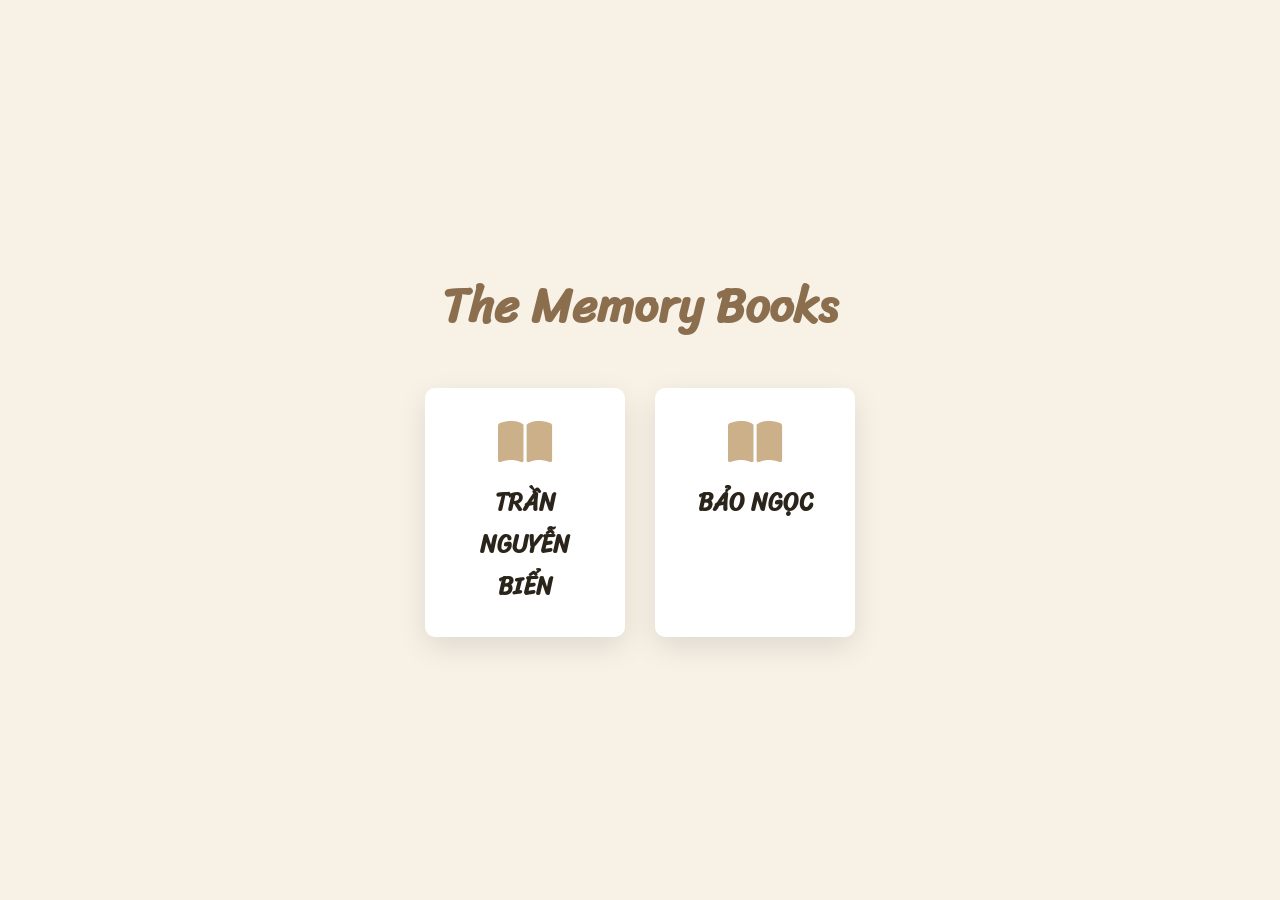
==== commit 8dbf47b2: "Refactor to multiple photobooks (Bien and Bao Ngoc)" ====
--- a/index.html
+++ b/index.html
@@ -3,1565 +3,74 @@
 <head>
   <meta charset="UTF-8" />
   <meta name="viewport" content="width=device-width, initial-scale=1.0, maximum-scale=1.0, user-scalable=no" />
-  <title>Memory Book - Tốt Nghiệp</title>
-  <link href="https://fonts.googleapis.com/css2?family=Playfair+Display:ital,wght@0,400;0,600;0,700;1,400&family=Sriracha&family=Caveat:wght@400;600&family=Inter:wght@400;500&display=swap" rel="stylesheet">
+  <title>Memory Book Portal</title>
+  <link href="https://fonts.googleapis.com/css2?family=Playfair+Display:ital,wght@0,400;0,600;0,700;1,400&family=Sriracha&family=Inter:wght@400;500&display=swap" rel="stylesheet">
   <link rel="stylesheet" href="https://cdnjs.cloudflare.com/ajax/libs/font-awesome/6.4.0/css/all.min.css">
-  <script type="module" crossorigin src="./assets/index-BIU8bYAh.js"></script>
-  <link rel="stylesheet" crossorigin href="./assets/index-COVvoMKN.css">
+  <style>
+    .portal-container {
+      display: flex;
+      flex-direction: column;
+      justify-content: center;
+      align-items: center;
+      height: 100vh;
+      background-color: var(--c-paper-light);
+      background-image: url('https://www.transparenttextures.com/patterns/cream-paper.png');
+      font-family: var(--f-sans);
+    }
+    .portal-title {
+      font-family: var(--f-title);
+      font-size: 3rem;
+      color: var(--c-accent-dark);
+      margin-bottom: 40px;
+      text-align: center;
+    }
+    .portal-links {
+      display: flex;
+      gap: 30px;
+    }
+    .portal-card {
+      background: white;
+      padding: 30px;
+      border-radius: 10px;
+      box-shadow: 0 10px 30px rgba(0,0,0,0.1);
+      text-align: center;
+      text-decoration: none;
+      color: var(--c-text-dark);
+      transition: transform 0.3s, box-shadow 0.3s;
+      width: 200px;
+      display: flex;
+      flex-direction: column;
+      align-items: center;
+    }
+    .portal-card:hover {
+      transform: translateY(-5px);
+      box-shadow: 0 15px 35px rgba(0,0,0,0.15);
+    }
+    .portal-card i {
+      font-size: 3rem;
+      color: var(--c-accent-light);
+      margin-bottom: 15px;
+    }
+    .portal-card h3 {
+      font-family: var(--f-title);
+      font-size: 1.5rem;
+    }
+  </style>
+  <link rel="stylesheet" crossorigin href="./assets/main-COVvoMKN.css">
 </head>
 <body>
-  <div id="landing-screen">
-    <div class="landing-bg">
-      <div class="landing-content">
-        <div class="title-block">
-          <p class="subtitle">A Graduation Gift for <i class="fa-regular fa-heart"></i></p>
-          <h1 class="main-title">TRẦN NGUYỄN BIỂN</h1>
-          <p class="years">2022 - 2026</p>
-          <p class="divider-text" style="margin-top: 30px;">from</p>
-          <h2 class="sender" style="font-family: var(--f-sans); font-size: 1.2rem; color: #ccc; letter-spacing: 2px;">LÊ NHỰT LINH <i class="fa-solid fa-heart" style="color: var(--c-accent-dark);"></i></h2>
-          
-          <div class="date-badge">26 . 07 . 2026</div>
-
-          <div class="qr-block">
-            <div class="qr-note">
-              <span class="handwriting">Quét mã để mở<br>những kỷ niệm của chúng ta nhé!</span>
-              <svg class="hand-arrow" viewBox="0 0 100 50" preserveAspectRatio="none"><path d="M10,40 Q50,10 90,40 M80,25 L90,40 L70,45" fill="none" stroke="currentColor" stroke-width="3" stroke-linecap="round" stroke-linejoin="round"/></svg>
-            </div>
-            <div class="qr-coaster">
-              <img src="https://api.qrserver.com/v1/create-qr-code/?size=150x150&data=MemoryBook" alt="QR Code">
-            </div>
-          </div>
-
-          <div class="action-buttons">
-            <button id="btn-open-book" class="btn-open"><i class="fa-solid fa-book-open"></i> Mở photobook</button>
-            <button id="btn-copy-link" class="btn-open" style="background: rgba(255,255,255,0.1); border: 1px solid var(--c-accent-light); color: var(--c-accent-light);" onclick="navigator.clipboard.writeText('https://lenhutlinh1134-beep.github.io/bienbienkyniem/'); alert('Đã sao chép link! Bạn hãy dán qua Zalo/Messenger để gửi sang Laptop nhé!');"><i class="fa-solid fa-copy"></i> Sao chép Link</button>
-          </div>
-        </div>
-      </div>
+  <div class="portal-container">
+    <h1 class="portal-title">The Memory Books</h1>
+    <div class="portal-links">
+      <a href="bien.html" class="portal-card">
+        <i class="fa-solid fa-book-open"></i>
+        <h3>TRẦN NGUYỄN BIỂN</h3>
+      </a>
+      <a href="baongoc.html" class="portal-card">
+        <i class="fa-solid fa-book-open"></i>
+        <h3>BẢO NGỌC</h3>
+      </a>
     </div>
   </div>
-
-  <div id="book-screen" class="hidden">
-    <div class="book-controls">
-      <button id="btn-music" class="icon-btn light tooltip" data-tooltip="Nhạc nền">
-        <i class="fa-solid fa-music"></i>
-      </button>
-      <audio id="bg-music" loop>
-        <source src="./audio/background.mp4" type="audio/mp4">
-      </audio>
-      <audio id="page-flip-sound">
-        <source src="/audio/flip.mp3" type="audio/mpeg">
-      </audio>
-    </div>
-
-    <div class="wood-table-bg"></div>
-    <div class="sunlight-overlay"></div>
-
-    <div class="book-wrapper">
-      <div id="photobook">
-        <!-- SPREAD 1 -->
-        <div class="page">
-          <div class="page-content">
-            <div class="nav-bar">
-              <button class="icon-btn dark"><i class="fa-solid fa-bars"></i></button>
-            </div>
-            <div class="content-text">
-              <h3 class="script-title underline-drawn">Chào Biển, <i class="fa-regular fa-heart"></i></h3>
-              <p class="handwriting mt-4">Thế là chúng ta đã cùng nhau trải qua những tháng năm thanh xuân đẹp nhất.<br><br>Cảm ơn Bỉn vì đã luôn là một người bạn tuyệt vời!<br><br>Hy vọng rằng những kỷ niệm này sẽ luôn là một phần đẹp đẽ trong hành trình của Bỉn.</p>
-              <p class="handwriting mt-4">- Linh -</p>
-              <i class="fa-solid fa-plane doodle plane"></i>
-            </div>
-            <div class="page-number">1</div>
-          </div>
-        </div>
-        <div class="page">
-          <div class="page-content">
-            <div class="content-media" style="position: relative; width: 100%; height: 100%;">
-              <div class="polaroid-frame" style="width: 280px; position: absolute; top: 50%; left: 50%; transform: translate(-50%, -50%) rotate(2deg); box-shadow: 2px 10px 20px rgba(0,0,0,0.3);">
-                <div class="tape top-center"></div>
-                <img src="./images/z7993552569688_49e26f9f73f012372c4edfff8badcfc4.jpg" alt="Nhóm">
-                <p class="polaroid-caption" style="font-size: 1.5rem; margin-top: 10px;">Thanh xuân của chúng ta</p>
-              </div>
-            </div>
-            <div class="page-number">2</div>
-            <button class="nav-arrow next"><i class="fa-solid fa-chevron-right"></i></button>
-          </div>
-        </div>
-
-        <!-- SPREAD 2 -->
-        <div class="page">
-          <div class="page-content">
-            <div class="nav-bar">
-              <button class="icon-btn dark"><i class="fa-solid fa-bars"></i></button>
-            </div>
-            <div class="content-text">
-              <h3 class="script-title" style="font-size: 2.2rem;">Lần đầu đi ăn</h3>
-              <p class="date-text">Cùng nhau</p>
-              <p class="handwriting mt-4">Bữa ăn đầu tiên của nhóm mình, rôm rả nói cười quên cả thời gian.</p>
-              <i class="fa-regular fa-face-smile doodle smile"></i>
-            </div>
-            <div class="page-number">3</div>
-          </div>
-        </div>
-        <div class="page">
-          <div class="page-content">
-            <div class="content-media" style="position: relative; width: 100%; height: 100%;">
-              <div class="polaroid-frame" style="width: 280px; position: absolute; top: 50%; left: 50%; transform: translate(-50%, -50%) rotate(-3deg); box-shadow: 2px 10px 20px rgba(0,0,0,0.3);">
-                <div class="tape top-left"></div>
-                <img src="./images/LẦ ĐẦU TIÊN ĐI ĂN.jpg" alt="Hotpot">
-                <p class="polaroid-caption" style="font-size: 1.5rem; margin-top: 10px;">Tuyệt vời</p>
-              </div>
-              <i class="fa-solid fa-arrow-turn-down doodle arrow-top-right"></i>
-            </div>
-            <div class="page-number">4</div>
-            <button class="nav-arrow next"><i class="fa-solid fa-chevron-right"></i></button>
-          </div>
-        </div>
-
-        
-        <!-- SPREAD DYNAMIC -->
-        <div class="page">
-          <div class="page-content">
-            <div class="nav-bar">
-              <button class="icon-btn dark"><i class="fa-solid fa-bars"></i></button>
-            </div>
-            <div class="content-media" style="position: relative; width: 100%; height: 100%;">
-              
-    <div class="polaroid-frame" style="position: absolute; top: 50%; left: 50%; width: 280px; transform: translate(-50%, -50%) rotate(2.0deg); box-shadow: 2px 10px 20px rgba(0,0,0,0.3); z-index: 2;">
-        <div class="tape top-center"></div>
-        <img src="./images/z7993556449208_2e25634e3973414e578eb0d37b4a2c72.jpg">
-        <p class="polaroid-caption" style="font-size: 1.5rem; margin-top: 10px;">Chill</p>
-        <i class="fa-solid fa-sun" style="position: absolute; top: -15px; left: -15px; color: #3a86ff; font-size: 1.8rem; transform: rotate(-11.3deg); opacity: 0.9;"></i>
-    </div>
-            </div>
-            <div class="page-number">5</div>
-          </div>
-        </div>
-
-        <div class="page">
-          <div class="page-content">
-            <div class="content-media" style="position: relative; width: 100%; height: 100%;">
-              
-    <div class="polaroid-frame" style="position: absolute; top: 50%; left: 50%; width: 280px; transform: translate(-50%, -50%) rotate(-0.4deg); box-shadow: 2px 10px 20px rgba(0,0,0,0.3); z-index: 2;">
-        <div class="tape top-center"></div>
-        <img src="./images/z7993552590901_4607c6a374a89e6bed837c5229418e51.jpg">
-        <p class="polaroid-caption" style="font-size: 1.5rem; margin-top: 10px;">Rực rỡ</p>
-        <i class="fa-solid fa-paper-plane" style="position: absolute; top: -15px; left: -15px; color: #e9c46a; font-size: 1.8rem; transform: rotate(-0.7deg); opacity: 0.9;"></i>
-    </div>
-            </div>
-            <div class="page-number">6</div>
-            <button class="nav-arrow next"><i class="fa-solid fa-chevron-right"></i></button>
-          </div>
-        </div>
-
-        <!-- SPREAD DYNAMIC -->
-        <div class="page">
-          <div class="page-content">
-            <div class="nav-bar">
-              <button class="icon-btn dark"><i class="fa-solid fa-bars"></i></button>
-            </div>
-            <div class="content-media" style="position: relative; width: 100%; height: 100%;">
-              
-    <div class="polaroid-frame" style="position: absolute; top: 50%; left: 50%; width: 280px; transform: translate(-50%, -50%) rotate(0.5deg); box-shadow: 2px 10px 20px rgba(0,0,0,0.3); z-index: 2;">
-        <div class="tape top-center"></div>
-        <img src="./images/NEWW.jpg">
-        <p class="polaroid-caption" style="font-size: 1.5rem; margin-top: 10px;">Can't forget</p>
-        <i class="fa-solid fa-sun" style="position: absolute; top: -15px; left: -15px; color: #f4a261; font-size: 1.8rem; transform: rotate(-12.5deg); opacity: 0.9;"></i>
-    </div>
-            </div>
-            <div class="page-number">7</div>
-          </div>
-        </div>
-
-        <div class="page">
-          <div class="page-content">
-            <div class="content-media" style="position: relative; width: 100%; height: 100%;">
-              
-    <div class="polaroid-frame" style="position: absolute; top: 50%; left: 50%; width: 280px; transform: translate(-50%, -50%) rotate(-0.3deg); box-shadow: 2px 10px 20px rgba(0,0,0,0.3); z-index: 2;">
-        <div class="tape top-center"></div>
-        <img src="./images/z7993552703264_7663e22165ca3e2a4a9fef8e408c557e.jpg">
-        <p class="polaroid-caption" style="font-size: 1.5rem; margin-top: 10px;">Chill</p>
-        <i class="fa-regular fa-face-smile" style="position: absolute; top: -15px; left: -15px; color: #8338ec; font-size: 1.8rem; transform: rotate(6.3deg); opacity: 0.9;"></i>
-    </div>
-            </div>
-            <div class="page-number">8</div>
-            <button class="nav-arrow next"><i class="fa-solid fa-chevron-right"></i></button>
-          </div>
-        </div>
-
-        <!-- SPREAD DYNAMIC -->
-        <div class="page">
-          <div class="page-content">
-            <div class="nav-bar">
-              <button class="icon-btn dark"><i class="fa-solid fa-bars"></i></button>
-            </div>
-            <div class="content-media" style="position: relative; width: 100%; height: 100%;">
-              
-    <div class="polaroid-frame" style="position: absolute; top: 50%; left: 50%; width: 280px; transform: translate(-50%, -50%) rotate(-1.2deg); box-shadow: 2px 10px 20px rgba(0,0,0,0.3); z-index: 2;">
-        <div class="tape top-center"></div>
-        <img src="./images/z7993552713489_f8ab224c960f03090edf5a1993376099.jpg">
-        <p class="polaroid-caption" style="font-size: 1.5rem; margin-top: 10px;">Rực rỡ</p>
-        <i class="fa-solid fa-camera" style="position: absolute; top: -15px; left: -15px; color: #3a86ff; font-size: 1.8rem; transform: rotate(0.4deg); opacity: 0.9;"></i>
-    </div>
-            </div>
-            <div class="page-number">9</div>
-          </div>
-        </div>
-
-        <div class="page">
-          <div class="page-content">
-            <div class="content-media" style="position: relative; width: 100%; height: 100%;">
-              
-    <div class="video-player-frame" style="position: absolute; top: 50%; left: 50%; transform: translate(-50%, -50%) rotate(0.2deg); width: 85%; background: #222; padding: 10px; border-radius: 5px; box-shadow: 0 10px 25px rgba(0,0,0,0.4); z-index: 2;">
-        <video class="page-video" src="./video/7993556488531.mp4" loop playsinline style="width: 100%; height: 300px; object-fit: cover; background: #000; border-radius: 2px;"></video>
-        <div class="video-controls" style="margin-top: 10px; display: flex; align-items: center; justify-content: space-between; color: #ccc;">
-          <i class="fa-solid fa-play"></i>
-          <div class="progress-bar" style="flex-grow: 1; margin: 0 10px; background: #444; height: 4px; border-radius: 2px;"><div class="progress" style="width: 10%; background: var(--c-accent); height: 100%; border-radius: 2px;"></div></div>
-          <i class="fa-solid fa-volume-high"></i>
-        </div>
-    </div>
-            </div>
-            <div class="page-number">10</div>
-            <button class="nav-arrow next"><i class="fa-solid fa-chevron-right"></i></button>
-          </div>
-        </div>
-
-        <!-- SPREAD DYNAMIC -->
-        <div class="page">
-          <div class="page-content">
-            <div class="nav-bar">
-              <button class="icon-btn dark"><i class="fa-solid fa-bars"></i></button>
-            </div>
-            <div class="content-media" style="position: relative; width: 100%; height: 100%;">
-              
-    <div class="polaroid-frame" style="position: absolute; top: 50%; left: 50%; width: 280px; transform: translate(-50%, -50%) rotate(-1.1deg); box-shadow: 2px 10px 20px rgba(0,0,0,0.3); z-index: 2;">
-        <div class="tape top-center"></div>
-        <img src="./images/z7993556387204_b8c3288410bb066b33f7e8d9b822b738.jpg">
-        <p class="polaroid-caption" style="font-size: 1.5rem; margin-top: 10px;">Rực rỡ</p>
-        <i class="fa-solid fa-star" style="position: absolute; top: -15px; left: -15px; color: #2a9d8f; font-size: 1.8rem; transform: rotate(-16.7deg); opacity: 0.9;"></i>
-    </div>
-            </div>
-            <div class="page-number">11</div>
-          </div>
-        </div>
-
-        <div class="page">
-          <div class="page-content">
-            <div class="content-media" style="position: relative; width: 100%; height: 100%;">
-              
-    <div class="polaroid-frame" style="position: absolute; top: 50%; left: 50%; width: 280px; transform: translate(-50%, -50%) rotate(-0.4deg); box-shadow: 2px 10px 20px rgba(0,0,0,0.3); z-index: 2;">
-        <div class="tape top-center"></div>
-        <img src="./images/z7993756526505_7ba1078f4a767ef3074e2692f4471bb7.jpg">
-        <p class="polaroid-caption" style="font-size: 1.5rem; margin-top: 10px;">Xinh xỉu</p>
-        <i class="fa-solid fa-star" style="position: absolute; top: -15px; left: -15px; color: #8338ec; font-size: 1.8rem; transform: rotate(-19.3deg); opacity: 0.9;"></i>
-    </div>
-            </div>
-            <div class="page-number">12</div>
-            <button class="nav-arrow next"><i class="fa-solid fa-chevron-right"></i></button>
-          </div>
-        </div>
-
-        <!-- SPREAD DYNAMIC -->
-        <div class="page">
-          <div class="page-content">
-            <div class="nav-bar">
-              <button class="icon-btn dark"><i class="fa-solid fa-bars"></i></button>
-            </div>
-            <div class="content-media" style="position: relative; width: 100%; height: 100%;">
-              
-    <div class="polaroid-frame" style="position: absolute; top: 50%; left: 50%; width: 280px; transform: translate(-50%, -50%) rotate(2.1deg); box-shadow: 2px 10px 20px rgba(0,0,0,0.3); z-index: 2;">
-        <div class="tape top-center"></div>
-        <img src="./images/z7993756529425_db1a29762e4a8beeff7a05fc258181ba.jpg">
-        <p class="polaroid-caption" style="font-size: 1.5rem; margin-top: 10px;">Thanh xuân</p>
-        <i class="fa-regular fa-face-smile" style="position: absolute; top: -15px; left: -15px; color: #e63946; font-size: 1.8rem; transform: rotate(14.7deg); opacity: 0.9;"></i>
-    </div>
-            </div>
-            <div class="page-number">13</div>
-          </div>
-        </div>
-
-        <div class="page">
-          <div class="page-content">
-            <div class="content-media" style="position: relative; width: 100%; height: 100%;">
-              
-    <div class="video-player-frame" style="position: absolute; top: 50%; left: 50%; transform: translate(-50%, -50%) rotate(1.6deg); width: 85%; background: #222; padding: 10px; border-radius: 5px; box-shadow: 0 10px 25px rgba(0,0,0,0.4); z-index: 2;">
-        <video class="page-video" src="./video/7993556402103.mp4" loop playsinline style="width: 100%; height: 300px; object-fit: cover; background: #000; border-radius: 2px;"></video>
-        <div class="video-controls" style="margin-top: 10px; display: flex; align-items: center; justify-content: space-between; color: #ccc;">
-          <i class="fa-solid fa-play"></i>
-          <div class="progress-bar" style="flex-grow: 1; margin: 0 10px; background: #444; height: 4px; border-radius: 2px;"><div class="progress" style="width: 10%; background: var(--c-accent); height: 100%; border-radius: 2px;"></div></div>
-          <i class="fa-solid fa-volume-high"></i>
-        </div>
-    </div>
-            </div>
-            <div class="page-number">14</div>
-            <button class="nav-arrow next"><i class="fa-solid fa-chevron-right"></i></button>
-          </div>
-        </div>
-
-        <!-- SPREAD DYNAMIC -->
-        <div class="page">
-          <div class="page-content">
-            <div class="nav-bar">
-              <button class="icon-btn dark"><i class="fa-solid fa-bars"></i></button>
-            </div>
-            <div class="content-media" style="position: relative; width: 100%; height: 100%;">
-              
-    <div class="polaroid-frame" style="position: absolute; top: 50%; left: 50%; width: 280px; transform: translate(-50%, -50%) rotate(-2.3deg); box-shadow: 2px 10px 20px rgba(0,0,0,0.3); z-index: 2;">
-        <div class="tape top-center"></div>
-        <img src="./images/z7993556456490_54678b5366347d0d402cd11d7f9fb829.jpg">
-        <p class="polaroid-caption" style="font-size: 1.5rem; margin-top: 10px;">Smile!</p>
-        <i class="fa-solid fa-heart" style="position: absolute; top: -15px; left: -15px; color: #ff006e; font-size: 1.8rem; transform: rotate(3.4deg); opacity: 0.9;"></i>
-    </div>
-            </div>
-            <div class="page-number">15</div>
-          </div>
-        </div>
-
-        <div class="page">
-          <div class="page-content">
-            <div class="content-media" style="position: relative; width: 100%; height: 100%;">
-              
-    <div class="polaroid-frame" style="position: absolute; top: 50%; left: 50%; width: 280px; transform: translate(-50%, -50%) rotate(-2.4deg); box-shadow: 2px 10px 20px rgba(0,0,0,0.3); z-index: 2;">
-        <div class="tape top-center"></div>
-        <img src="./images/z7993552636092_15b8a6dd8dce380d9db61e8efcebe67f.jpg">
-        <p class="polaroid-caption" style="font-size: 1.5rem; margin-top: 10px;">Kỷ niệm</p>
-        <i class="fa-solid fa-sun" style="position: absolute; top: -15px; left: -15px; color: #3a86ff; font-size: 1.8rem; transform: rotate(-4.5deg); opacity: 0.9;"></i>
-    </div>
-            </div>
-            <div class="page-number">16</div>
-            <button class="nav-arrow next"><i class="fa-solid fa-chevron-right"></i></button>
-          </div>
-        </div>
-
-        <!-- SPREAD DYNAMIC -->
-        <div class="page">
-          <div class="page-content">
-            <div class="nav-bar">
-              <button class="icon-btn dark"><i class="fa-solid fa-bars"></i></button>
-            </div>
-            <div class="content-media" style="position: relative; width: 100%; height: 100%;">
-              
-    <div class="polaroid-frame" style="position: absolute; top: 50%; left: 50%; width: 280px; transform: translate(-50%, -50%) rotate(0.3deg); box-shadow: 2px 10px 20px rgba(0,0,0,0.3); z-index: 2;">
-        <div class="tape top-center"></div>
-        <img src="./images/z7993552598531_7e5619ac53ca314e869faa469702209b.jpg">
-        <p class="polaroid-caption" style="font-size: 1.5rem; margin-top: 10px;">Can't forget</p>
-        <i class="fa-solid fa-star" style="position: absolute; top: -15px; left: -15px; color: #e63946; font-size: 1.8rem; transform: rotate(-4.3deg); opacity: 0.9;"></i>
-    </div>
-            </div>
-            <div class="page-number">17</div>
-          </div>
-        </div>
-
-        <div class="page">
-          <div class="page-content">
-            <div class="content-media" style="position: relative; width: 100%; height: 100%;">
-              
-    <div class="polaroid-frame" style="position: absolute; top: 50%; left: 50%; width: 280px; transform: translate(-50%, -50%) rotate(2.1deg); box-shadow: 2px 10px 20px rgba(0,0,0,0.3); z-index: 2;">
-        <div class="tape top-center"></div>
-        <img src="./images/z7993556461564_c6d0bc63380d739515d4598a3da119df.jpg">
-        <p class="polaroid-caption" style="font-size: 1.5rem; margin-top: 10px;">Bạn tôi</p>
-        <i class="fa-solid fa-paper-plane" style="position: absolute; top: -15px; left: -15px; color: #e9c46a; font-size: 1.8rem; transform: rotate(8.4deg); opacity: 0.9;"></i>
-    </div>
-            </div>
-            <div class="page-number">18</div>
-            <button class="nav-arrow next"><i class="fa-solid fa-chevron-right"></i></button>
-          </div>
-        </div>
-
-        <!-- SPREAD DYNAMIC -->
-        <div class="page">
-          <div class="page-content">
-            <div class="nav-bar">
-              <button class="icon-btn dark"><i class="fa-solid fa-bars"></i></button>
-            </div>
-            <div class="content-media" style="position: relative; width: 100%; height: 100%;">
-              
-    <div class="polaroid-frame" style="position: absolute; top: 50%; left: 50%; width: 280px; transform: translate(-50%, -50%) rotate(1.5deg); box-shadow: 2px 10px 20px rgba(0,0,0,0.3); z-index: 2;">
-        <div class="tape top-center"></div>
-        <img src="./images/z7993552634404_643dc7e4ed2b5721e7d57d811b2944e4.jpg">
-        <p class="polaroid-caption" style="font-size: 1.5rem; margin-top: 10px;">Hahaha</p>
-        <i class="fa-solid fa-music" style="position: absolute; top: -15px; left: -15px; color: #e63946; font-size: 1.8rem; transform: rotate(-15.9deg); opacity: 0.9;"></i>
-    </div>
-            </div>
-            <div class="page-number">19</div>
-          </div>
-        </div>
-
-        <div class="page">
-          <div class="page-content">
-            <div class="content-media" style="position: relative; width: 100%; height: 100%;">
-              
-    <div class="polaroid-frame" style="position: absolute; top: 50%; left: 50%; width: 280px; transform: translate(-50%, -50%) rotate(1.0deg); box-shadow: 2px 10px 20px rgba(0,0,0,0.3); z-index: 2;">
-        <div class="tape top-center"></div>
-        <img src="./images/z7993556443562_bfd1cee49f29d30d417a51ac755d786f.jpg">
-        <p class="polaroid-caption" style="font-size: 1.5rem; margin-top: 10px;">Love you all</p>
-        <i class="fa-solid fa-leaf" style="position: absolute; top: -15px; left: -15px; color: #2a9d8f; font-size: 1.8rem; transform: rotate(1.7deg); opacity: 0.9;"></i>
-    </div>
-            </div>
-            <div class="page-number">20</div>
-            <button class="nav-arrow next"><i class="fa-solid fa-chevron-right"></i></button>
-          </div>
-        </div>
-
-        <!-- SPREAD DYNAMIC -->
-        <div class="page">
-          <div class="page-content">
-            <div class="nav-bar">
-              <button class="icon-btn dark"><i class="fa-solid fa-bars"></i></button>
-            </div>
-            <div class="content-media" style="position: relative; width: 100%; height: 100%;">
-              
-    <div class="polaroid-frame" style="position: absolute; top: 50%; left: 50%; width: 280px; transform: translate(-50%, -50%) rotate(1.8deg); box-shadow: 2px 10px 20px rgba(0,0,0,0.3); z-index: 2;">
-        <div class="tape top-center"></div>
-        <img src="./images/z7993552601274_91092aba32f99caa89df15f67d2410a7.jpg">
-        <p class="polaroid-caption" style="font-size: 1.5rem; margin-top: 10px;">Rực rỡ</p>
-        <i class="fa-solid fa-sun" style="position: absolute; top: -15px; left: -15px; color: #f4a261; font-size: 1.8rem; transform: rotate(2.0deg); opacity: 0.9;"></i>
-    </div>
-            </div>
-            <div class="page-number">21</div>
-          </div>
-        </div>
-
-        <div class="page">
-          <div class="page-content">
-            <div class="content-media" style="position: relative; width: 100%; height: 100%;">
-              
-    <div class="polaroid-frame" style="position: absolute; top: 50%; left: 50%; width: 280px; transform: translate(-50%, -50%) rotate(1.5deg); box-shadow: 2px 10px 20px rgba(0,0,0,0.3); z-index: 2;">
-        <div class="tape top-center"></div>
-        <img src="./images/z7993756532584_94276d88f48701a90ca0d8a81d77d0cf.jpg">
-        <p class="polaroid-caption" style="font-size: 1.5rem; margin-top: 10px;">Thanh xuân</p>
-        <i class="fa-regular fa-face-smile" style="position: absolute; top: -15px; left: -15px; color: #e63946; font-size: 1.8rem; transform: rotate(-4.3deg); opacity: 0.9;"></i>
-    </div>
-            </div>
-            <div class="page-number">22</div>
-            <button class="nav-arrow next"><i class="fa-solid fa-chevron-right"></i></button>
-          </div>
-        </div>
-
-        <!-- SPREAD DYNAMIC -->
-        <div class="page">
-          <div class="page-content">
-            <div class="nav-bar">
-              <button class="icon-btn dark"><i class="fa-solid fa-bars"></i></button>
-            </div>
-            <div class="content-media" style="position: relative; width: 100%; height: 100%;">
-              
-    <div class="polaroid-frame" style="position: absolute; top: 50%; left: 50%; width: 280px; transform: translate(-50%, -50%) rotate(1.1deg); box-shadow: 2px 10px 20px rgba(0,0,0,0.3); z-index: 2;">
-        <div class="tape top-center"></div>
-        <img src="./images/z7993552725345_df3e07ae2d3bb2beb55f77148a12c6a7.jpg">
-        <p class="polaroid-caption" style="font-size: 1.5rem; margin-top: 10px;">Rực rỡ</p>
-        <i class="fa-solid fa-camera" style="position: absolute; top: -15px; left: -15px; color: #e9c46a; font-size: 1.8rem; transform: rotate(-11.9deg); opacity: 0.9;"></i>
-    </div>
-            </div>
-            <div class="page-number">23</div>
-          </div>
-        </div>
-
-        <div class="page">
-          <div class="page-content">
-            <div class="content-media" style="position: relative; width: 100%; height: 100%;">
-              
-    <div class="video-player-frame" style="position: absolute; top: 50%; left: 50%; transform: translate(-50%, -50%) rotate(-1.1deg); width: 85%; background: #222; padding: 10px; border-radius: 5px; box-shadow: 0 10px 25px rgba(0,0,0,0.4); z-index: 2;">
-        <video class="page-video" src="./video/7993556418062.mp4" loop playsinline style="width: 100%; height: 300px; object-fit: cover; background: #000; border-radius: 2px;"></video>
-        <div class="video-controls" style="margin-top: 10px; display: flex; align-items: center; justify-content: space-between; color: #ccc;">
-          <i class="fa-solid fa-play"></i>
-          <div class="progress-bar" style="flex-grow: 1; margin: 0 10px; background: #444; height: 4px; border-radius: 2px;"><div class="progress" style="width: 10%; background: var(--c-accent); height: 100%; border-radius: 2px;"></div></div>
-          <i class="fa-solid fa-volume-high"></i>
-        </div>
-    </div>
-            </div>
-            <div class="page-number">24</div>
-            <button class="nav-arrow next"><i class="fa-solid fa-chevron-right"></i></button>
-          </div>
-        </div>
-
-        <!-- SPREAD DYNAMIC -->
-        <div class="page">
-          <div class="page-content">
-            <div class="nav-bar">
-              <button class="icon-btn dark"><i class="fa-solid fa-bars"></i></button>
-            </div>
-            <div class="content-media" style="position: relative; width: 100%; height: 100%;">
-              
-    <div class="polaroid-frame" style="position: absolute; top: 50%; left: 50%; width: 280px; transform: translate(-50%, -50%) rotate(-2.9deg); box-shadow: 2px 10px 20px rgba(0,0,0,0.3); z-index: 2;">
-        <div class="tape top-center"></div>
-        <img src="./images/NEW (3).jpg">
-        <p class="polaroid-caption" style="font-size: 1.5rem; margin-top: 10px;">Love you all</p>
-        <i class="fa-solid fa-star" style="position: absolute; top: -15px; left: -15px; color: #f4a261; font-size: 1.8rem; transform: rotate(-2.0deg); opacity: 0.9;"></i>
-    </div>
-            </div>
-            <div class="page-number">25</div>
-          </div>
-        </div>
-
-        <div class="page">
-          <div class="page-content">
-            <div class="content-media" style="position: relative; width: 100%; height: 100%;">
-              
-    <div class="video-player-frame" style="position: absolute; top: 50%; left: 50%; transform: translate(-50%, -50%) rotate(1.3deg); width: 85%; background: #222; padding: 10px; border-radius: 5px; box-shadow: 0 10px 25px rgba(0,0,0,0.4); z-index: 2;">
-        <video class="page-video" src="./video/7993556482717.mp4" loop playsinline style="width: 100%; height: 300px; object-fit: cover; background: #000; border-radius: 2px;"></video>
-        <div class="video-controls" style="margin-top: 10px; display: flex; align-items: center; justify-content: space-between; color: #ccc;">
-          <i class="fa-solid fa-play"></i>
-          <div class="progress-bar" style="flex-grow: 1; margin: 0 10px; background: #444; height: 4px; border-radius: 2px;"><div class="progress" style="width: 10%; background: var(--c-accent); height: 100%; border-radius: 2px;"></div></div>
-          <i class="fa-solid fa-volume-high"></i>
-        </div>
-    </div>
-            </div>
-            <div class="page-number">26</div>
-            <button class="nav-arrow next"><i class="fa-solid fa-chevron-right"></i></button>
-          </div>
-        </div>
-
-        <!-- SPREAD DYNAMIC -->
-        <div class="page">
-          <div class="page-content">
-            <div class="nav-bar">
-              <button class="icon-btn dark"><i class="fa-solid fa-bars"></i></button>
-            </div>
-            <div class="content-media" style="position: relative; width: 100%; height: 100%;">
-              
-    <div class="polaroid-frame" style="position: absolute; top: 50%; left: 50%; width: 280px; transform: translate(-50%, -50%) rotate(-2.9deg); box-shadow: 2px 10px 20px rgba(0,0,0,0.3); z-index: 2;">
-        <div class="tape top-center"></div>
-        <img src="./images/NEW (2).jpg">
-        <p class="polaroid-caption" style="font-size: 1.5rem; margin-top: 10px;">Hahaha</p>
-        <i class="fa-solid fa-paper-plane" style="position: absolute; top: -15px; left: -15px; color: #e76f51; font-size: 1.8rem; transform: rotate(-17.4deg); opacity: 0.9;"></i>
-    </div>
-            </div>
-            <div class="page-number">27</div>
-          </div>
-        </div>
-
-        <div class="page">
-          <div class="page-content">
-            <div class="content-media" style="position: relative; width: 100%; height: 100%;">
-              
-    <div class="polaroid-frame" style="position: absolute; top: 50%; left: 50%; width: 280px; transform: translate(-50%, -50%) rotate(2.6deg); box-shadow: 2px 10px 20px rgba(0,0,0,0.3); z-index: 2;">
-        <div class="tape top-center"></div>
-        <img src="./images/NEW (5).jpg">
-        <p class="polaroid-caption" style="font-size: 1.5rem; margin-top: 10px;">Thanh xuân</p>
-        <i class="fa-regular fa-face-smile" style="position: absolute; top: -15px; left: -15px; color: #e9c46a; font-size: 1.8rem; transform: rotate(6.9deg); opacity: 0.9;"></i>
-    </div>
-            </div>
-            <div class="page-number">28</div>
-            <button class="nav-arrow next"><i class="fa-solid fa-chevron-right"></i></button>
-          </div>
-        </div>
-
-        <!-- SPREAD DYNAMIC -->
-        <div class="page">
-          <div class="page-content">
-            <div class="nav-bar">
-              <button class="icon-btn dark"><i class="fa-solid fa-bars"></i></button>
-            </div>
-            <div class="content-media" style="position: relative; width: 100%; height: 100%;">
-              
-    <div class="polaroid-frame" style="position: absolute; top: 50%; left: 50%; width: 280px; transform: translate(-50%, -50%) rotate(-0.4deg); box-shadow: 2px 10px 20px rgba(0,0,0,0.3); z-index: 2;">
-        <div class="tape top-center"></div>
-        <img src="./images/z7993552569688_49e26f9f73f012372c4edfff8badcfc4.jpg">
-        <p class="polaroid-caption" style="font-size: 1.5rem; margin-top: 10px;">Bạn tôi</p>
-        <i class="fa-solid fa-star" style="position: absolute; top: -15px; left: -15px; color: #2a9d8f; font-size: 1.8rem; transform: rotate(-0.3deg); opacity: 0.9;"></i>
-    </div>
-            </div>
-            <div class="page-number">29</div>
-          </div>
-        </div>
-
-        <div class="page">
-          <div class="page-content">
-            <div class="content-media" style="position: relative; width: 100%; height: 100%;">
-              
-    <div class="polaroid-frame" style="position: absolute; top: 50%; left: 50%; width: 280px; transform: translate(-50%, -50%) rotate(2.9deg); box-shadow: 2px 10px 20px rgba(0,0,0,0.3); z-index: 2;">
-        <div class="tape top-center"></div>
-        <img src="./images/z7993555944536_4ded9ea6ee59860f76d977830537e9cd.jpg">
-        <p class="polaroid-caption" style="font-size: 1.5rem; margin-top: 10px;">Chill</p>
-        <i class="fa-solid fa-leaf" style="position: absolute; top: -15px; left: -15px; color: #e9c46a; font-size: 1.8rem; transform: rotate(9.9deg); opacity: 0.9;"></i>
-    </div>
-            </div>
-            <div class="page-number">30</div>
-            <button class="nav-arrow next"><i class="fa-solid fa-chevron-right"></i></button>
-          </div>
-        </div>
-
-        <!-- SPREAD DYNAMIC -->
-        <div class="page">
-          <div class="page-content">
-            <div class="nav-bar">
-              <button class="icon-btn dark"><i class="fa-solid fa-bars"></i></button>
-            </div>
-            <div class="content-media" style="position: relative; width: 100%; height: 100%;">
-              
-    <div class="polaroid-frame" style="position: absolute; top: 50%; left: 50%; width: 280px; transform: translate(-50%, -50%) rotate(-1.0deg); box-shadow: 2px 10px 20px rgba(0,0,0,0.3); z-index: 2;">
-        <div class="tape top-center"></div>
-        <img src="./images/NEW (4).jpg">
-        <p class="polaroid-caption" style="font-size: 1.5rem; margin-top: 10px;">Smile!</p>
-        <i class="fa-solid fa-paper-plane" style="position: absolute; top: -15px; left: -15px; color: #2a9d8f; font-size: 1.8rem; transform: rotate(4.8deg); opacity: 0.9;"></i>
-    </div>
-            </div>
-            <div class="page-number">31</div>
-          </div>
-        </div>
-
-        <div class="page">
-          <div class="page-content">
-            <div class="content-media" style="position: relative; width: 100%; height: 100%;">
-              
-    <div class="polaroid-frame" style="position: absolute; top: 50%; left: 50%; width: 280px; transform: translate(-50%, -50%) rotate(-0.9deg); box-shadow: 2px 10px 20px rgba(0,0,0,0.3); z-index: 2;">
-        <div class="tape top-center"></div>
-        <img src="./images/z7991838899698_57d25da70ade274e27b1589bf24dcf2d.jpg">
-        <p class="polaroid-caption" style="font-size: 1.5rem; margin-top: 10px;">Love you all</p>
-        <i class="fa-solid fa-paper-plane" style="position: absolute; top: -15px; left: -15px; color: #e63946; font-size: 1.8rem; transform: rotate(0.7deg); opacity: 0.9;"></i>
-    </div>
-            </div>
-            <div class="page-number">32</div>
-            <button class="nav-arrow next"><i class="fa-solid fa-chevron-right"></i></button>
-          </div>
-        </div>
-
-        <!-- SPREAD DYNAMIC -->
-        <div class="page">
-          <div class="page-content">
-            <div class="nav-bar">
-              <button class="icon-btn dark"><i class="fa-solid fa-bars"></i></button>
-            </div>
-            <div class="content-media" style="position: relative; width: 100%; height: 100%;">
-              
-    <div class="polaroid-frame" style="position: absolute; top: 50%; left: 50%; width: 280px; transform: translate(-50%, -50%) rotate(-1.5deg); box-shadow: 2px 10px 20px rgba(0,0,0,0.3); z-index: 2;">
-        <div class="tape top-center"></div>
-        <img src="./images/NEW (7).jpg">
-        <p class="polaroid-caption" style="font-size: 1.5rem; margin-top: 10px;">Hahaha</p>
-        <i class="fa-solid fa-music" style="position: absolute; top: -15px; left: -15px; color: #3a86ff; font-size: 1.8rem; transform: rotate(-6.5deg); opacity: 0.9;"></i>
-    </div>
-            </div>
-            <div class="page-number">33</div>
-          </div>
-        </div>
-
-        <div class="page">
-          <div class="page-content">
-            <div class="content-media" style="position: relative; width: 100%; height: 100%;">
-              
-    <div class="polaroid-frame" style="position: absolute; top: 50%; left: 50%; width: 280px; transform: translate(-50%, -50%) rotate(2.7deg); box-shadow: 2px 10px 20px rgba(0,0,0,0.3); z-index: 2;">
-        <div class="tape top-center"></div>
-        <img src="./images/z7991838878979_3985af13fba449b100be10a734f9eb32.jpg">
-        <p class="polaroid-caption" style="font-size: 1.5rem; margin-top: 10px;">Kỷ niệm</p>
-        <i class="fa-solid fa-leaf" style="position: absolute; top: -15px; left: -15px; color: #8338ec; font-size: 1.8rem; transform: rotate(12.9deg); opacity: 0.9;"></i>
-    </div>
-            </div>
-            <div class="page-number">34</div>
-            <button class="nav-arrow next"><i class="fa-solid fa-chevron-right"></i></button>
-          </div>
-        </div>
-
-        <!-- SPREAD DYNAMIC -->
-        <div class="page">
-          <div class="page-content">
-            <div class="nav-bar">
-              <button class="icon-btn dark"><i class="fa-solid fa-bars"></i></button>
-            </div>
-            <div class="content-media" style="position: relative; width: 100%; height: 100%;">
-              
-    <div class="polaroid-frame" style="position: absolute; top: 50%; left: 50%; width: 280px; transform: translate(-50%, -50%) rotate(-1.9deg); box-shadow: 2px 10px 20px rgba(0,0,0,0.3); z-index: 2;">
-        <div class="tape top-center"></div>
-        <img src="./images/z7993556373480_dfd616f516667308e327359b3713701a.jpg">
-        <p class="polaroid-caption" style="font-size: 1.5rem; margin-top: 10px;">Smile!</p>
-        <i class="fa-solid fa-music" style="position: absolute; top: -15px; left: -15px; color: #2a9d8f; font-size: 1.8rem; transform: rotate(7.6deg); opacity: 0.9;"></i>
-    </div>
-            </div>
-            <div class="page-number">35</div>
-          </div>
-        </div>
-
-        <div class="page">
-          <div class="page-content">
-            <div class="content-media" style="position: relative; width: 100%; height: 100%;">
-              
-    <div class="polaroid-frame" style="position: absolute; top: 50%; left: 50%; width: 280px; transform: translate(-50%, -50%) rotate(2.9deg); box-shadow: 2px 10px 20px rgba(0,0,0,0.3); z-index: 2;">
-        <div class="tape top-center"></div>
-        <img src="./images/z7993556379440_7edb99d78f85f8f387f8cca19ce0ffc1.jpg">
-        <p class="polaroid-caption" style="font-size: 1.5rem; margin-top: 10px;">Love you all</p>
-        <i class="fa-solid fa-paper-plane" style="position: absolute; top: -15px; left: -15px; color: #e63946; font-size: 1.8rem; transform: rotate(19.2deg); opacity: 0.9;"></i>
-    </div>
-            </div>
-            <div class="page-number">36</div>
-            <button class="nav-arrow next"><i class="fa-solid fa-chevron-right"></i></button>
-          </div>
-        </div>
-
-        <!-- SPREAD DYNAMIC -->
-        <div class="page">
-          <div class="page-content">
-            <div class="nav-bar">
-              <button class="icon-btn dark"><i class="fa-solid fa-bars"></i></button>
-            </div>
-            <div class="content-media" style="position: relative; width: 100%; height: 100%;">
-              
-    <div class="polaroid-frame" style="position: absolute; top: 50%; left: 50%; width: 280px; transform: translate(-50%, -50%) rotate(-2.5deg); box-shadow: 2px 10px 20px rgba(0,0,0,0.3); z-index: 2;">
-        <div class="tape top-center"></div>
-        <img src="./images/z7993552614049_21da6ba64bc3bd39fc37f744e68827c8.jpg">
-        <p class="polaroid-caption" style="font-size: 1.5rem; margin-top: 10px;">Love you all</p>
-        <i class="fa-solid fa-sun" style="position: absolute; top: -15px; left: -15px; color: #8338ec; font-size: 1.8rem; transform: rotate(-2.4deg); opacity: 0.9;"></i>
-    </div>
-            </div>
-            <div class="page-number">37</div>
-          </div>
-        </div>
-
-        <div class="page">
-          <div class="page-content">
-            <div class="content-media" style="position: relative; width: 100%; height: 100%;">
-              
-    <div class="polaroid-frame" style="position: absolute; top: 50%; left: 50%; width: 280px; transform: translate(-50%, -50%) rotate(-0.6deg); box-shadow: 2px 10px 20px rgba(0,0,0,0.3); z-index: 2;">
-        <div class="tape top-center"></div>
-        <img src="./images/z7993556395928_a4a82601f3592180512e361a092ac82d.jpg">
-        <p class="polaroid-caption" style="font-size: 1.5rem; margin-top: 10px;">Chill</p>
-        <i class="fa-solid fa-heart" style="position: absolute; top: -15px; left: -15px; color: #e76f51; font-size: 1.8rem; transform: rotate(6.0deg); opacity: 0.9;"></i>
-    </div>
-            </div>
-            <div class="page-number">38</div>
-            <button class="nav-arrow next"><i class="fa-solid fa-chevron-right"></i></button>
-          </div>
-        </div>
-
-        <!-- SPREAD DYNAMIC -->
-        <div class="page">
-          <div class="page-content">
-            <div class="nav-bar">
-              <button class="icon-btn dark"><i class="fa-solid fa-bars"></i></button>
-            </div>
-            <div class="content-media" style="position: relative; width: 100%; height: 100%;">
-              
-    <div class="video-player-frame" style="position: absolute; top: 50%; left: 50%; transform: translate(-50%, -50%) rotate(-0.8deg); width: 85%; background: #222; padding: 10px; border-radius: 5px; box-shadow: 0 10px 25px rgba(0,0,0,0.4); z-index: 2;">
-        <video class="page-video" src="./video/7993556426219.mp4" loop playsinline style="width: 100%; height: 300px; object-fit: cover; background: #000; border-radius: 2px;"></video>
-        <div class="video-controls" style="margin-top: 10px; display: flex; align-items: center; justify-content: space-between; color: #ccc;">
-          <i class="fa-solid fa-play"></i>
-          <div class="progress-bar" style="flex-grow: 1; margin: 0 10px; background: #444; height: 4px; border-radius: 2px;"><div class="progress" style="width: 10%; background: var(--c-accent); height: 100%; border-radius: 2px;"></div></div>
-          <i class="fa-solid fa-volume-high"></i>
-        </div>
-    </div>
-            </div>
-            <div class="page-number">39</div>
-          </div>
-        </div>
-
-        <div class="page">
-          <div class="page-content">
-            <div class="content-media" style="position: relative; width: 100%; height: 100%;">
-              
-    <div class="polaroid-frame" style="position: absolute; top: 50%; left: 50%; width: 280px; transform: translate(-50%, -50%) rotate(2.2deg); box-shadow: 2px 10px 20px rgba(0,0,0,0.3); z-index: 2;">
-        <div class="tape top-center"></div>
-        <img src="./images/NEW.jpg">
-        <p class="polaroid-caption" style="font-size: 1.5rem; margin-top: 10px;">Kỷ niệm</p>
-        <i class="fa-solid fa-camera" style="position: absolute; top: -15px; left: -15px; color: #8338ec; font-size: 1.8rem; transform: rotate(14.9deg); opacity: 0.9;"></i>
-    </div>
-            </div>
-            <div class="page-number">40</div>
-            <button class="nav-arrow next"><i class="fa-solid fa-chevron-right"></i></button>
-          </div>
-        </div>
-
-        <!-- SPREAD DYNAMIC -->
-        <div class="page">
-          <div class="page-content">
-            <div class="nav-bar">
-              <button class="icon-btn dark"><i class="fa-solid fa-bars"></i></button>
-            </div>
-            <div class="content-media" style="position: relative; width: 100%; height: 100%;">
-              
-    <div class="polaroid-frame" style="position: absolute; top: 50%; left: 50%; width: 280px; transform: translate(-50%, -50%) rotate(1.4deg); box-shadow: 2px 10px 20px rgba(0,0,0,0.3); z-index: 2;">
-        <div class="tape top-center"></div>
-        <img src="./images/z7993552663951_1a9413128ddd87a5536a10258787aa08.jpg">
-        <p class="polaroid-caption" style="font-size: 1.5rem; margin-top: 10px;">Thanh xuân</p>
-        <i class="fa-solid fa-star" style="position: absolute; top: -15px; left: -15px; color: #2a9d8f; font-size: 1.8rem; transform: rotate(-8.9deg); opacity: 0.9;"></i>
-    </div>
-            </div>
-            <div class="page-number">41</div>
-          </div>
-        </div>
-
-        <div class="page">
-          <div class="page-content">
-            <div class="content-media" style="position: relative; width: 100%; height: 100%;">
-              
-    <div class="polaroid-frame" style="position: absolute; top: 50%; left: 50%; width: 280px; transform: translate(-50%, -50%) rotate(2.1deg); box-shadow: 2px 10px 20px rgba(0,0,0,0.3); z-index: 2;">
-        <div class="tape top-center"></div>
-        <img src="./images/z7993552583628_2b46586b46cc03865c4b87a06cae0667.jpg">
-        <p class="polaroid-caption" style="font-size: 1.5rem; margin-top: 10px;">Hahaha</p>
-        <i class="fa-solid fa-paper-plane" style="position: absolute; top: -15px; left: -15px; color: #e76f51; font-size: 1.8rem; transform: rotate(2.6deg); opacity: 0.9;"></i>
-    </div>
-            </div>
-            <div class="page-number">42</div>
-            <button class="nav-arrow next"><i class="fa-solid fa-chevron-right"></i></button>
-          </div>
-        </div>
-
-        <!-- SPREAD DYNAMIC -->
-        <div class="page">
-          <div class="page-content">
-            <div class="nav-bar">
-              <button class="icon-btn dark"><i class="fa-solid fa-bars"></i></button>
-            </div>
-            <div class="content-media" style="position: relative; width: 100%; height: 100%;">
-              
-    <div class="video-player-frame" style="position: absolute; top: 50%; left: 50%; transform: translate(-50%, -50%) rotate(1.8deg); width: 85%; background: #222; padding: 10px; border-radius: 5px; box-shadow: 0 10px 25px rgba(0,0,0,0.4); z-index: 2;">
-        <video class="page-video" src="./video/7993556499649.mp4" loop playsinline style="width: 100%; height: 300px; object-fit: cover; background: #000; border-radius: 2px;"></video>
-        <div class="video-controls" style="margin-top: 10px; display: flex; align-items: center; justify-content: space-between; color: #ccc;">
-          <i class="fa-solid fa-play"></i>
-          <div class="progress-bar" style="flex-grow: 1; margin: 0 10px; background: #444; height: 4px; border-radius: 2px;"><div class="progress" style="width: 10%; background: var(--c-accent); height: 100%; border-radius: 2px;"></div></div>
-          <i class="fa-solid fa-volume-high"></i>
-        </div>
-    </div>
-            </div>
-            <div class="page-number">43</div>
-          </div>
-        </div>
-
-        <div class="page">
-          <div class="page-content">
-            <div class="content-media" style="position: relative; width: 100%; height: 100%;">
-              
-    <div class="polaroid-frame" style="position: absolute; top: 50%; left: 50%; width: 280px; transform: translate(-50%, -50%) rotate(0.9deg); box-shadow: 2px 10px 20px rgba(0,0,0,0.3); z-index: 2;">
-        <div class="tape top-center"></div>
-        <img src="./images/z7993552637093_4205baeb0da51d6eafd427eb08d89826.jpg">
-        <p class="polaroid-caption" style="font-size: 1.5rem; margin-top: 10px;">Hahaha</p>
-        <i class="fa-solid fa-music" style="position: absolute; top: -15px; left: -15px; color: #8338ec; font-size: 1.8rem; transform: rotate(19.4deg); opacity: 0.9;"></i>
-    </div>
-            </div>
-            <div class="page-number">44</div>
-            <button class="nav-arrow next"><i class="fa-solid fa-chevron-right"></i></button>
-          </div>
-        </div>
-
-        <!-- SPREAD DYNAMIC -->
-        <div class="page">
-          <div class="page-content">
-            <div class="nav-bar">
-              <button class="icon-btn dark"><i class="fa-solid fa-bars"></i></button>
-            </div>
-            <div class="content-media" style="position: relative; width: 100%; height: 100%;">
-              
-    <div class="video-player-frame" style="position: absolute; top: 50%; left: 50%; transform: translate(-50%, -50%) rotate(1.6deg); width: 85%; background: #222; padding: 10px; border-radius: 5px; box-shadow: 0 10px 25px rgba(0,0,0,0.4); z-index: 2;">
-        <video class="page-video" src="./video/7993556407589.mp4" loop playsinline style="width: 100%; height: 300px; object-fit: cover; background: #000; border-radius: 2px;"></video>
-        <div class="video-controls" style="margin-top: 10px; display: flex; align-items: center; justify-content: space-between; color: #ccc;">
-          <i class="fa-solid fa-play"></i>
-          <div class="progress-bar" style="flex-grow: 1; margin: 0 10px; background: #444; height: 4px; border-radius: 2px;"><div class="progress" style="width: 10%; background: var(--c-accent); height: 100%; border-radius: 2px;"></div></div>
-          <i class="fa-solid fa-volume-high"></i>
-        </div>
-    </div>
-            </div>
-            <div class="page-number">45</div>
-          </div>
-        </div>
-
-        <div class="page">
-          <div class="page-content">
-            <div class="content-media" style="position: relative; width: 100%; height: 100%;">
-              
-    <div class="polaroid-frame" style="position: absolute; top: 50%; left: 50%; width: 280px; transform: translate(-50%, -50%) rotate(-2.4deg); box-shadow: 2px 10px 20px rgba(0,0,0,0.3); z-index: 2;">
-        <div class="tape top-center"></div>
-        <img src="./images/z7993552575862_08d8d6109a873caac195be73d7b46596.jpg">
-        <p class="polaroid-caption" style="font-size: 1.5rem; margin-top: 10px;">Can't forget</p>
-        <i class="fa-solid fa-heart" style="position: absolute; top: -15px; left: -15px; color: #2a9d8f; font-size: 1.8rem; transform: rotate(-6.9deg); opacity: 0.9;"></i>
-    </div>
-            </div>
-            <div class="page-number">46</div>
-            <button class="nav-arrow next"><i class="fa-solid fa-chevron-right"></i></button>
-          </div>
-        </div>
-
-        <!-- SPREAD DYNAMIC -->
-        <div class="page">
-          <div class="page-content">
-            <div class="nav-bar">
-              <button class="icon-btn dark"><i class="fa-solid fa-bars"></i></button>
-            </div>
-            <div class="content-media" style="position: relative; width: 100%; height: 100%;">
-              
-    <div class="polaroid-frame" style="position: absolute; top: 50%; left: 50%; width: 280px; transform: translate(-50%, -50%) rotate(-1.8deg); box-shadow: 2px 10px 20px rgba(0,0,0,0.3); z-index: 2;">
-        <div class="tape top-center"></div>
-        <img src="./images/z7993552667660_22564b5b4fe6f442560f4394ae98c71f.jpg">
-        <p class="polaroid-caption" style="font-size: 1.5rem; margin-top: 10px;">Can't forget</p>
-        <i class="fa-solid fa-paper-plane" style="position: absolute; top: -15px; left: -15px; color: #e9c46a; font-size: 1.8rem; transform: rotate(-2.9deg); opacity: 0.9;"></i>
-    </div>
-            </div>
-            <div class="page-number">47</div>
-          </div>
-        </div>
-
-        <div class="page">
-          <div class="page-content">
-            <div class="content-media" style="position: relative; width: 100%; height: 100%;">
-              
-    <div class="polaroid-frame" style="position: absolute; top: 50%; left: 50%; width: 280px; transform: translate(-50%, -50%) rotate(-0.7deg); box-shadow: 2px 10px 20px rgba(0,0,0,0.3); z-index: 2;">
-        <div class="tape top-center"></div>
-        <img src="./images/z7993552743896_a4d571604493fde58fe23df764183b88.jpg">
-        <p class="polaroid-caption" style="font-size: 1.5rem; margin-top: 10px;">Smile!</p>
-        <i class="fa-solid fa-star" style="position: absolute; top: -15px; left: -15px; color: #3a86ff; font-size: 1.8rem; transform: rotate(-9.1deg); opacity: 0.9;"></i>
-    </div>
-            </div>
-            <div class="page-number">48</div>
-            <button class="nav-arrow next"><i class="fa-solid fa-chevron-right"></i></button>
-          </div>
-        </div>
-
-        <!-- SPREAD DYNAMIC -->
-        <div class="page">
-          <div class="page-content">
-            <div class="nav-bar">
-              <button class="icon-btn dark"><i class="fa-solid fa-bars"></i></button>
-            </div>
-            <div class="content-media" style="position: relative; width: 100%; height: 100%;">
-              
-    <div class="polaroid-frame" style="position: absolute; top: 50%; left: 50%; width: 280px; transform: translate(-50%, -50%) rotate(1.1deg); box-shadow: 2px 10px 20px rgba(0,0,0,0.3); z-index: 2;">
-        <div class="tape top-center"></div>
-        <img src="./images/z7993756529230_441c3128a7b828801e495087d10f4954.jpg">
-        <p class="polaroid-caption" style="font-size: 1.5rem; margin-top: 10px;">Bạn tôi</p>
-        <i class="fa-solid fa-sun" style="position: absolute; top: -15px; left: -15px; color: #ff006e; font-size: 1.8rem; transform: rotate(-10.0deg); opacity: 0.9;"></i>
-    </div>
-            </div>
-            <div class="page-number">49</div>
-          </div>
-        </div>
-
-        <div class="page">
-          <div class="page-content">
-            <div class="content-media" style="position: relative; width: 100%; height: 100%;">
-              
-    <div class="polaroid-frame" style="position: absolute; top: 50%; left: 50%; width: 280px; transform: translate(-50%, -50%) rotate(2.3deg); box-shadow: 2px 10px 20px rgba(0,0,0,0.3); z-index: 2;">
-        <div class="tape top-center"></div>
-        <img src="./images/MỚI 3.jpg">
-        <p class="polaroid-caption" style="font-size: 1.5rem; margin-top: 10px;">Can't forget</p>
-        <i class="fa-solid fa-leaf" style="position: absolute; top: -15px; left: -15px; color: #e76f51; font-size: 1.8rem; transform: rotate(-19.4deg); opacity: 0.9;"></i>
-    </div>
-            </div>
-            <div class="page-number">50</div>
-            <button class="nav-arrow next"><i class="fa-solid fa-chevron-right"></i></button>
-          </div>
-        </div>
-
-        <!-- SPREAD DYNAMIC -->
-        <div class="page">
-          <div class="page-content">
-            <div class="nav-bar">
-              <button class="icon-btn dark"><i class="fa-solid fa-bars"></i></button>
-            </div>
-            <div class="content-media" style="position: relative; width: 100%; height: 100%;">
-              
-    <div class="polaroid-frame" style="position: absolute; top: 50%; left: 50%; width: 280px; transform: translate(-50%, -50%) rotate(0.9deg); box-shadow: 2px 10px 20px rgba(0,0,0,0.3); z-index: 2;">
-        <div class="tape top-center"></div>
-        <img src="./images/z7993556441205_f6acec87a84c6d7522440a9c793b4214.jpg">
-        <p class="polaroid-caption" style="font-size: 1.5rem; margin-top: 10px;">Nhớ mãi!</p>
-        <i class="fa-regular fa-face-smile" style="position: absolute; top: -15px; left: -15px; color: #2a9d8f; font-size: 1.8rem; transform: rotate(-17.0deg); opacity: 0.9;"></i>
-    </div>
-            </div>
-            <div class="page-number">51</div>
-          </div>
-        </div>
-
-        <div class="page">
-          <div class="page-content">
-            <div class="content-media" style="position: relative; width: 100%; height: 100%;">
-              
-    <div class="polaroid-frame" style="position: absolute; top: 50%; left: 50%; width: 280px; transform: translate(-50%, -50%) rotate(1.7deg); box-shadow: 2px 10px 20px rgba(0,0,0,0.3); z-index: 2;">
-        <div class="tape top-center"></div>
-        <img src="./images/z7993552695287_d47b62f454ecc2aa6a4d67f89991fbff.jpg">
-        <p class="polaroid-caption" style="font-size: 1.5rem; margin-top: 10px;">Kỷ niệm</p>
-        <i class="fa-solid fa-heart" style="position: absolute; top: -15px; left: -15px; color: #2a9d8f; font-size: 1.8rem; transform: rotate(-5.1deg); opacity: 0.9;"></i>
-    </div>
-            </div>
-            <div class="page-number">52</div>
-            <button class="nav-arrow next"><i class="fa-solid fa-chevron-right"></i></button>
-          </div>
-        </div>
-
-        <!-- SPREAD DYNAMIC -->
-        <div class="page">
-          <div class="page-content">
-            <div class="nav-bar">
-              <button class="icon-btn dark"><i class="fa-solid fa-bars"></i></button>
-            </div>
-            <div class="content-media" style="position: relative; width: 100%; height: 100%;">
-              
-    <div class="video-player-frame" style="position: absolute; top: 50%; left: 50%; transform: translate(-50%, -50%) rotate(0.4deg); width: 85%; background: #222; padding: 10px; border-radius: 5px; box-shadow: 0 10px 25px rgba(0,0,0,0.4); z-index: 2;">
-        <video class="page-video" src="./video/7993556487805.mp4" loop playsinline style="width: 100%; height: 300px; object-fit: cover; background: #000; border-radius: 2px;"></video>
-        <div class="video-controls" style="margin-top: 10px; display: flex; align-items: center; justify-content: space-between; color: #ccc;">
-          <i class="fa-solid fa-play"></i>
-          <div class="progress-bar" style="flex-grow: 1; margin: 0 10px; background: #444; height: 4px; border-radius: 2px;"><div class="progress" style="width: 10%; background: var(--c-accent); height: 100%; border-radius: 2px;"></div></div>
-          <i class="fa-solid fa-volume-high"></i>
-        </div>
-    </div>
-            </div>
-            <div class="page-number">53</div>
-          </div>
-        </div>
-
-        <div class="page">
-          <div class="page-content">
-            <div class="content-media" style="position: relative; width: 100%; height: 100%;">
-              
-    <div class="video-player-frame" style="position: absolute; top: 50%; left: 50%; transform: translate(-50%, -50%) rotate(0.5deg); width: 85%; background: #222; padding: 10px; border-radius: 5px; box-shadow: 0 10px 25px rgba(0,0,0,0.4); z-index: 2;">
-        <video class="page-video" src="./video/7993557405881.mp4" loop playsinline style="width: 100%; height: 300px; object-fit: cover; background: #000; border-radius: 2px;"></video>
-        <div class="video-controls" style="margin-top: 10px; display: flex; align-items: center; justify-content: space-between; color: #ccc;">
-          <i class="fa-solid fa-play"></i>
-          <div class="progress-bar" style="flex-grow: 1; margin: 0 10px; background: #444; height: 4px; border-radius: 2px;"><div class="progress" style="width: 10%; background: var(--c-accent); height: 100%; border-radius: 2px;"></div></div>
-          <i class="fa-solid fa-volume-high"></i>
-        </div>
-    </div>
-            </div>
-            <div class="page-number">54</div>
-            <button class="nav-arrow next"><i class="fa-solid fa-chevron-right"></i></button>
-          </div>
-        </div>
-
-        <!-- SPREAD DYNAMIC -->
-        <div class="page">
-          <div class="page-content">
-            <div class="nav-bar">
-              <button class="icon-btn dark"><i class="fa-solid fa-bars"></i></button>
-            </div>
-            <div class="content-media" style="position: relative; width: 100%; height: 100%;">
-              
-    <div class="polaroid-frame" style="position: absolute; top: 50%; left: 50%; width: 280px; transform: translate(-50%, -50%) rotate(1.9deg); box-shadow: 2px 10px 20px rgba(0,0,0,0.3); z-index: 2;">
-        <div class="tape top-center"></div>
-        <img src="./images/z7993555970800_15b8da7196159d3e69aef5d043a0af99.jpg">
-        <p class="polaroid-caption" style="font-size: 1.5rem; margin-top: 10px;">Can't forget</p>
-        <i class="fa-solid fa-cloud" style="position: absolute; top: -15px; left: -15px; color: #ff006e; font-size: 1.8rem; transform: rotate(-4.2deg); opacity: 0.9;"></i>
-    </div>
-            </div>
-            <div class="page-number">55</div>
-          </div>
-        </div>
-
-        <div class="page">
-          <div class="page-content">
-            <div class="content-media" style="position: relative; width: 100%; height: 100%;">
-              
-    <div class="polaroid-frame" style="position: absolute; top: 50%; left: 50%; width: 280px; transform: translate(-50%, -50%) rotate(0.9deg); box-shadow: 2px 10px 20px rgba(0,0,0,0.3); z-index: 2;">
-        <div class="tape top-center"></div>
-        <img src="./images/z7993552644289_519ecf3648c33ebd9fd1bcba578347cb.jpg">
-        <p class="polaroid-caption" style="font-size: 1.5rem; margin-top: 10px;">Hahaha</p>
-        <i class="fa-solid fa-heart" style="position: absolute; top: -15px; left: -15px; color: #e63946; font-size: 1.8rem; transform: rotate(7.1deg); opacity: 0.9;"></i>
-    </div>
-            </div>
-            <div class="page-number">56</div>
-            <button class="nav-arrow next"><i class="fa-solid fa-chevron-right"></i></button>
-          </div>
-        </div>
-
-        <!-- SPREAD DYNAMIC -->
-        <div class="page">
-          <div class="page-content">
-            <div class="nav-bar">
-              <button class="icon-btn dark"><i class="fa-solid fa-bars"></i></button>
-            </div>
-            <div class="content-media" style="position: relative; width: 100%; height: 100%;">
-              
-    <div class="polaroid-frame" style="position: absolute; top: 50%; left: 50%; width: 280px; transform: translate(-50%, -50%) rotate(-1.1deg); box-shadow: 2px 10px 20px rgba(0,0,0,0.3); z-index: 2;">
-        <div class="tape top-center"></div>
-        <img src="./images/z7993552678938_b928f522e418c2e77e4397fc0d4c05b3.jpg">
-        <p class="polaroid-caption" style="font-size: 1.5rem; margin-top: 10px;">Bạn tôi</p>
-        <i class="fa-solid fa-music" style="position: absolute; top: -15px; left: -15px; color: #e76f51; font-size: 1.8rem; transform: rotate(-19.5deg); opacity: 0.9;"></i>
-    </div>
-            </div>
-            <div class="page-number">57</div>
-          </div>
-        </div>
-
-        <div class="page">
-          <div class="page-content">
-            <div class="content-media" style="position: relative; width: 100%; height: 100%;">
-              
-    <div class="polaroid-frame" style="position: absolute; top: 50%; left: 50%; width: 280px; transform: translate(-50%, -50%) rotate(-2.5deg); box-shadow: 2px 10px 20px rgba(0,0,0,0.3); z-index: 2;">
-        <div class="tape top-center"></div>
-        <img src="./images/z7993556476438_ea4a41248001837d81be8ef461dd8c95.jpg">
-        <p class="polaroid-caption" style="font-size: 1.5rem; margin-top: 10px;">Nhớ mãi!</p>
-        <i class="fa-solid fa-cloud" style="position: absolute; top: -15px; left: -15px; color: #2a9d8f; font-size: 1.8rem; transform: rotate(-10.8deg); opacity: 0.9;"></i>
-    </div>
-            </div>
-            <div class="page-number">58</div>
-            <button class="nav-arrow next"><i class="fa-solid fa-chevron-right"></i></button>
-          </div>
-        </div>
-
-        <!-- SPREAD DYNAMIC -->
-        <div class="page">
-          <div class="page-content">
-            <div class="nav-bar">
-              <button class="icon-btn dark"><i class="fa-solid fa-bars"></i></button>
-            </div>
-            <div class="content-media" style="position: relative; width: 100%; height: 100%;">
-              
-    <div class="polaroid-frame" style="position: absolute; top: 50%; left: 50%; width: 280px; transform: translate(-50%, -50%) rotate(2.3deg); box-shadow: 2px 10px 20px rgba(0,0,0,0.3); z-index: 2;">
-        <div class="tape top-center"></div>
-        <img src="./images/z7993552653016_505af9d0390005a3b86cbe6c5d6b2c4e.jpg">
-        <p class="polaroid-caption" style="font-size: 1.5rem; margin-top: 10px;">Can't forget</p>
-        <i class="fa-solid fa-cloud" style="position: absolute; top: -15px; left: -15px; color: #8338ec; font-size: 1.8rem; transform: rotate(12.2deg); opacity: 0.9;"></i>
-    </div>
-            </div>
-            <div class="page-number">59</div>
-          </div>
-        </div>
-
-        <div class="page">
-          <div class="page-content">
-            <div class="content-media" style="position: relative; width: 100%; height: 100%;">
-              
-    <div class="polaroid-frame" style="position: absolute; top: 50%; left: 50%; width: 280px; transform: translate(-50%, -50%) rotate(1.8deg); box-shadow: 2px 10px 20px rgba(0,0,0,0.3); z-index: 2;">
-        <div class="tape top-center"></div>
-        <img src="./images/z7991838790686_be6af0682490b87fb2e0c6c0fbc1cc1b.jpg">
-        <p class="polaroid-caption" style="font-size: 1.5rem; margin-top: 10px;">Rực rỡ</p>
-        <i class="fa-solid fa-camera" style="position: absolute; top: -15px; left: -15px; color: #3a86ff; font-size: 1.8rem; transform: rotate(12.6deg); opacity: 0.9;"></i>
-    </div>
-            </div>
-            <div class="page-number">60</div>
-            <button class="nav-arrow next"><i class="fa-solid fa-chevron-right"></i></button>
-          </div>
-        </div>
-
-        <!-- SPREAD DYNAMIC -->
-        <div class="page">
-          <div class="page-content">
-            <div class="nav-bar">
-              <button class="icon-btn dark"><i class="fa-solid fa-bars"></i></button>
-            </div>
-            <div class="content-media" style="position: relative; width: 100%; height: 100%;">
-              
-    <div class="polaroid-frame" style="position: absolute; top: 50%; left: 50%; width: 280px; transform: translate(-50%, -50%) rotate(-0.1deg); box-shadow: 2px 10px 20px rgba(0,0,0,0.3); z-index: 2;">
-        <div class="tape top-center"></div>
-        <img src="./images/NEW (6).jpg">
-        <p class="polaroid-caption" style="font-size: 1.5rem; margin-top: 10px;">Chill</p>
-        <i class="fa-solid fa-sun" style="position: absolute; top: -15px; left: -15px; color: #e76f51; font-size: 1.8rem; transform: rotate(-12.3deg); opacity: 0.9;"></i>
-    </div>
-            </div>
-            <div class="page-number">61</div>
-          </div>
-        </div>
-
-        <div class="page">
-          <div class="page-content">
-            <div class="content-media" style="position: relative; width: 100%; height: 100%;">
-              
-    <div class="video-player-frame" style="position: absolute; top: 50%; left: 50%; transform: translate(-50%, -50%) rotate(1.5deg); width: 85%; background: #222; padding: 10px; border-radius: 5px; box-shadow: 0 10px 25px rgba(0,0,0,0.4); z-index: 2;">
-        <video class="page-video" src="./video/7993556434985.mp4" loop playsinline style="width: 100%; height: 300px; object-fit: cover; background: #000; border-radius: 2px;"></video>
-        <div class="video-controls" style="margin-top: 10px; display: flex; align-items: center; justify-content: space-between; color: #ccc;">
-          <i class="fa-solid fa-play"></i>
-          <div class="progress-bar" style="flex-grow: 1; margin: 0 10px; background: #444; height: 4px; border-radius: 2px;"><div class="progress" style="width: 10%; background: var(--c-accent); height: 100%; border-radius: 2px;"></div></div>
-          <i class="fa-solid fa-volume-high"></i>
-        </div>
-    </div>
-            </div>
-            <div class="page-number">62</div>
-            <button class="nav-arrow next"><i class="fa-solid fa-chevron-right"></i></button>
-          </div>
-        </div>
-
-        <!-- SPREAD DYNAMIC -->
-        <div class="page">
-          <div class="page-content">
-            <div class="nav-bar">
-              <button class="icon-btn dark"><i class="fa-solid fa-bars"></i></button>
-            </div>
-            <div class="content-media" style="position: relative; width: 100%; height: 100%;">
-              
-    <div class="polaroid-frame" style="position: absolute; top: 50%; left: 50%; width: 280px; transform: translate(-50%, -50%) rotate(-0.1deg); box-shadow: 2px 10px 20px rgba(0,0,0,0.3); z-index: 2;">
-        <div class="tape top-center"></div>
-        <img src="./images/z7993552694346_89024127acf8974371f3cb2e48c44eb8.jpg">
-        <p class="polaroid-caption" style="font-size: 1.5rem; margin-top: 10px;">Thanh xuân</p>
-        <i class="fa-solid fa-cloud" style="position: absolute; top: -15px; left: -15px; color: #e63946; font-size: 1.8rem; transform: rotate(18.5deg); opacity: 0.9;"></i>
-    </div>
-            </div>
-            <div class="page-number">63</div>
-          </div>
-        </div>
-
-        <div class="page">
-          <div class="page-content">
-            <div class="content-media" style="position: relative; width: 100%; height: 100%;">
-              
-    <div class="polaroid-frame" style="position: absolute; top: 50%; left: 50%; width: 280px; transform: translate(-50%, -50%) rotate(0.7deg); box-shadow: 2px 10px 20px rgba(0,0,0,0.3); z-index: 2;">
-        <div class="tape top-center"></div>
-        <img src="./images/NEW (8).jpg">
-        <p class="polaroid-caption" style="font-size: 1.5rem; margin-top: 10px;">Nhớ mãi!</p>
-        <i class="fa-solid fa-sun" style="position: absolute; top: -15px; left: -15px; color: #2a9d8f; font-size: 1.8rem; transform: rotate(18.2deg); opacity: 0.9;"></i>
-    </div>
-            </div>
-            <div class="page-number">64</div>
-            <button class="nav-arrow next"><i class="fa-solid fa-chevron-right"></i></button>
-          </div>
-        </div>
-
-        <!-- SPREAD DYNAMIC -->
-        <div class="page">
-          <div class="page-content">
-            <div class="nav-bar">
-              <button class="icon-btn dark"><i class="fa-solid fa-bars"></i></button>
-            </div>
-            <div class="content-media" style="position: relative; width: 100%; height: 100%;">
-              
-    <div class="video-player-frame" style="position: absolute; top: 50%; left: 50%; transform: translate(-50%, -50%) rotate(-2.0deg); width: 85%; background: #222; padding: 10px; border-radius: 5px; box-shadow: 0 10px 25px rgba(0,0,0,0.4); z-index: 2;">
-        <video class="page-video" src="./video/7993556422525.mp4" loop playsinline style="width: 100%; height: 300px; object-fit: cover; background: #000; border-radius: 2px;"></video>
-        <div class="video-controls" style="margin-top: 10px; display: flex; align-items: center; justify-content: space-between; color: #ccc;">
-          <i class="fa-solid fa-play"></i>
-          <div class="progress-bar" style="flex-grow: 1; margin: 0 10px; background: #444; height: 4px; border-radius: 2px;"><div class="progress" style="width: 10%; background: var(--c-accent); height: 100%; border-radius: 2px;"></div></div>
-          <i class="fa-solid fa-volume-high"></i>
-        </div>
-    </div>
-            </div>
-            <div class="page-number">65</div>
-          </div>
-        </div>
-
-        <div class="page">
-          <div class="page-content">
-            <div class="content-media" style="position: relative; width: 100%; height: 100%;">
-              
-    <div class="video-player-frame" style="position: absolute; top: 50%; left: 50%; transform: translate(-50%, -50%) rotate(1.3deg); width: 85%; background: #222; padding: 10px; border-radius: 5px; box-shadow: 0 10px 25px rgba(0,0,0,0.4); z-index: 2;">
-        <video class="page-video" src="./video/7993756567074.mp4" loop playsinline style="width: 100%; height: 300px; object-fit: cover; background: #000; border-radius: 2px;"></video>
-        <div class="video-controls" style="margin-top: 10px; display: flex; align-items: center; justify-content: space-between; color: #ccc;">
-          <i class="fa-solid fa-play"></i>
-          <div class="progress-bar" style="flex-grow: 1; margin: 0 10px; background: #444; height: 4px; border-radius: 2px;"><div class="progress" style="width: 10%; background: var(--c-accent); height: 100%; border-radius: 2px;"></div></div>
-          <i class="fa-solid fa-volume-high"></i>
-        </div>
-    </div>
-            </div>
-            <div class="page-number">66</div>
-            <button class="nav-arrow next"><i class="fa-solid fa-chevron-right"></i></button>
-          </div>
-        </div>
-
-        <!-- SPREAD DYNAMIC -->
-        <div class="page">
-          <div class="page-content">
-            <div class="nav-bar">
-              <button class="icon-btn dark"><i class="fa-solid fa-bars"></i></button>
-            </div>
-            <div class="content-media" style="position: relative; width: 100%; height: 100%;">
-              
-    <div class="polaroid-frame" style="position: absolute; top: 50%; left: 50%; width: 280px; transform: translate(-50%, -50%) rotate(-2.8deg); box-shadow: 2px 10px 20px rgba(0,0,0,0.3); z-index: 2;">
-        <div class="tape top-center"></div>
-        <img src="./images/z7993552720859_84424f727d2daaa591150d6b834162af.jpg">
-        <p class="polaroid-caption" style="font-size: 1.5rem; margin-top: 10px;">Xinh xỉu</p>
-        <i class="fa-solid fa-heart" style="position: absolute; top: -15px; left: -15px; color: #e76f51; font-size: 1.8rem; transform: rotate(-7.8deg); opacity: 0.9;"></i>
-    </div>
-            </div>
-            <div class="page-number">67</div>
-          </div>
-        </div>
-
-        <div class="page">
-          <div class="page-content">
-            <div class="content-media" style="position: relative; width: 100%; height: 100%;">
-              
-    <div class="polaroid-frame" style="position: absolute; top: 50%; left: 50%; width: 280px; transform: translate(-50%, -50%) rotate(-0.4deg); box-shadow: 2px 10px 20px rgba(0,0,0,0.3); z-index: 2;">
-        <div class="tape top-center"></div>
-        <img src="./images/z7993552710461_86e9a69b06a9da625a996104cacabc90.jpg">
-        <p class="polaroid-caption" style="font-size: 1.5rem; margin-top: 10px;">Smile!</p>
-        <i class="fa-solid fa-music" style="position: absolute; top: -15px; left: -15px; color: #e9c46a; font-size: 1.8rem; transform: rotate(-18.1deg); opacity: 0.9;"></i>
-    </div>
-            </div>
-            <div class="page-number">68</div>
-            <button class="nav-arrow next"><i class="fa-solid fa-chevron-right"></i></button>
-          </div>
-        </div>
-
-        <!-- SPREAD DYNAMIC -->
-        <div class="page">
-          <div class="page-content">
-            <div class="nav-bar">
-              <button class="icon-btn dark"><i class="fa-solid fa-bars"></i></button>
-            </div>
-            <div class="content-media" style="position: relative; width: 100%; height: 100%;">
-              
-    <div class="polaroid-frame" style="position: absolute; top: 50%; left: 50%; width: 280px; transform: translate(-50%, -50%) rotate(1.9deg); box-shadow: 2px 10px 20px rgba(0,0,0,0.3); z-index: 2;">
-        <div class="tape top-center"></div>
-        <img src="./images/z7993555958773_044b0f2295f35518015633510b79e9eb.jpg">
-        <p class="polaroid-caption" style="font-size: 1.5rem; margin-top: 10px;">Smile!</p>
-        <i class="fa-solid fa-paper-plane" style="position: absolute; top: -15px; left: -15px; color: #2a9d8f; font-size: 1.8rem; transform: rotate(-7.2deg); opacity: 0.9;"></i>
-    </div>
-            </div>
-            <div class="page-number">69</div>
-          </div>
-        </div>
-
-        <div class="page">
-          <div class="page-content">
-            <div class="content-media" style="position: relative; width: 100%; height: 100%;">
-              
-    <div class="polaroid-frame" style="position: absolute; top: 50%; left: 50%; width: 280px; transform: translate(-50%, -50%) rotate(3.0deg); box-shadow: 2px 10px 20px rgba(0,0,0,0.3); z-index: 2;">
-        <div class="tape top-center"></div>
-        <img src="./images/z7993552605834_c53d401ba709666e67cdc206960bf1b6.jpg">
-        <p class="polaroid-caption" style="font-size: 1.5rem; margin-top: 10px;">Xinh xỉu</p>
-        <i class="fa-solid fa-cloud" style="position: absolute; top: -15px; left: -15px; color: #8338ec; font-size: 1.8rem; transform: rotate(-14.8deg); opacity: 0.9;"></i>
-    </div>
-            </div>
-            <div class="page-number">70</div>
-            <button class="nav-arrow next"><i class="fa-solid fa-chevron-right"></i></button>
-          </div>
-        </div>
-
-        <!-- SPREAD DYNAMIC -->
-        <div class="page">
-          <div class="page-content">
-            <div class="nav-bar">
-              <button class="icon-btn dark"><i class="fa-solid fa-bars"></i></button>
-            </div>
-            <div class="content-media" style="position: relative; width: 100%; height: 100%;">
-              
-    <div class="polaroid-frame" style="position: absolute; top: 50%; left: 50%; width: 280px; transform: translate(-50%, -50%) rotate(-2.8deg); box-shadow: 2px 10px 20px rgba(0,0,0,0.3); z-index: 2;">
-        <div class="tape top-center"></div>
-        <img src="./images/z7993552648080_9cc614171280d757435443a1e750982f.jpg">
-        <p class="polaroid-caption" style="font-size: 1.5rem; margin-top: 10px;">Chill</p>
-        <i class="fa-solid fa-sun" style="position: absolute; top: -15px; left: -15px; color: #e9c46a; font-size: 1.8rem; transform: rotate(2.1deg); opacity: 0.9;"></i>
-    </div>
-            </div>
-            <div class="page-number">71</div>
-          </div>
-        </div>
-
-        <div class="page">
-          <div class="page-content">
-            <div class="content-media" style="position: relative; width: 100%; height: 100%;">
-              
-    <div class="polaroid-frame" style="position: absolute; top: 50%; left: 50%; width: 280px; transform: translate(-50%, -50%) rotate(-0.8deg); box-shadow: 2px 10px 20px rgba(0,0,0,0.3); z-index: 2;">
-        <div class="tape top-center"></div>
-        <img src="./images/z7993556466826_d81675074f4cd4d08a82348c4eeffa64.jpg">
-        <p class="polaroid-caption" style="font-size: 1.5rem; margin-top: 10px;">Chill</p>
-        <i class="fa-solid fa-paper-plane" style="position: absolute; top: -15px; left: -15px; color: #e76f51; font-size: 1.8rem; transform: rotate(-7.8deg); opacity: 0.9;"></i>
-    </div>
-            </div>
-            <div class="page-number">72</div>
-            <button class="nav-arrow next"><i class="fa-solid fa-chevron-right"></i></button>
-          </div>
-        </div>
-
-        <!-- SPREAD DYNAMIC -->
-        <div class="page">
-          <div class="page-content">
-            <div class="nav-bar">
-              <button class="icon-btn dark"><i class="fa-solid fa-bars"></i></button>
-            </div>
-            <div class="content-media" style="position: relative; width: 100%; height: 100%;">
-              
-    <div class="polaroid-frame" style="position: absolute; top: 50%; left: 50%; width: 280px; transform: translate(-50%, -50%) rotate(-2.9deg); box-shadow: 2px 10px 20px rgba(0,0,0,0.3); z-index: 2;">
-        <div class="tape top-center"></div>
-        <img src="./images/z7993552685194_85ff88dfa546312620a05f46d7aa3600.jpg">
-        <p class="polaroid-caption" style="font-size: 1.5rem; margin-top: 10px;">Nhớ mãi!</p>
-        <i class="fa-solid fa-leaf" style="position: absolute; top: -15px; left: -15px; color: #e63946; font-size: 1.8rem; transform: rotate(11.4deg); opacity: 0.9;"></i>
-    </div>
-            </div>
-            <div class="page-number">73</div>
-          </div>
-        </div>
-
-        <div class="page">
-          <div class="page-content">
-            <div class="content-media" style="position: relative; width: 100%; height: 100%;">
-              
-    <div class="polaroid-frame" style="position: absolute; top: 50%; left: 50%; width: 280px; transform: translate(-50%, -50%) rotate(0.8deg); box-shadow: 2px 10px 20px rgba(0,0,0,0.3); z-index: 2;">
-        <div class="tape top-center"></div>
-        <img src="./images/z7993555954576_d4064c372703baa054b22f51adf006a4.jpg">
-        <p class="polaroid-caption" style="font-size: 1.5rem; margin-top: 10px;">Kỷ niệm</p>
-        <i class="fa-solid fa-heart" style="position: absolute; top: -15px; left: -15px; color: #e63946; font-size: 1.8rem; transform: rotate(14.6deg); opacity: 0.9;"></i>
-    </div>
-            </div>
-            <div class="page-number">74</div>
-            <button class="nav-arrow next"><i class="fa-solid fa-chevron-right"></i></button>
-          </div>
-        </div>
-
-        <!-- SPREAD DYNAMIC -->
-        <div class="page">
-          <div class="page-content">
-            <div class="nav-bar">
-              <button class="icon-btn dark"><i class="fa-solid fa-bars"></i></button>
-            </div>
-            <div class="content-media" style="position: relative; width: 100%; height: 100%;">
-              
-    <div class="video-player-frame" style="position: absolute; top: 50%; left: 50%; transform: translate(-50%, -50%) rotate(-0.2deg); width: 85%; background: #222; padding: 10px; border-radius: 5px; box-shadow: 0 10px 25px rgba(0,0,0,0.4); z-index: 2;">
-        <video class="page-video" src="./video/MỚI.mp4" loop playsinline style="width: 100%; height: 300px; object-fit: cover; background: #000; border-radius: 2px;"></video>
-        <div class="video-controls" style="margin-top: 10px; display: flex; align-items: center; justify-content: space-between; color: #ccc;">
-          <i class="fa-solid fa-play"></i>
-          <div class="progress-bar" style="flex-grow: 1; margin: 0 10px; background: #444; height: 4px; border-radius: 2px;"><div class="progress" style="width: 10%; background: var(--c-accent); height: 100%; border-radius: 2px;"></div></div>
-          <i class="fa-solid fa-volume-high"></i>
-        </div>
-    </div>
-            </div>
-            <div class="page-number">75</div>
-          </div>
-        </div>
-
-        <div class="page">
-          <div class="page-content">
-            <div class="content-media" style="position: relative; width: 100%; height: 100%;">
-              
-    <div class="polaroid-frame" style="position: absolute; top: 50%; left: 50%; width: 280px; transform: translate(-50%, -50%) rotate(-2.2deg); box-shadow: 2px 10px 20px rgba(0,0,0,0.3); z-index: 2;">
-        <div class="tape top-center"></div>
-        <img src="./images/z7993555932936_8e761963bc19b48aa2a4aa460980524d.jpg">
-        <p class="polaroid-caption" style="font-size: 1.5rem; margin-top: 10px;">Smile!</p>
-        <i class="fa-solid fa-star" style="position: absolute; top: -15px; left: -15px; color: #e63946; font-size: 1.8rem; transform: rotate(-12.1deg); opacity: 0.9;"></i>
-    </div>
-            </div>
-            <div class="page-number">76</div>
-            <button class="nav-arrow next"><i class="fa-solid fa-chevron-right"></i></button>
-          </div>
-        </div>
-
-        <!-- SPREAD DYNAMIC -->
-        <div class="page">
-          <div class="page-content">
-            <div class="nav-bar">
-              <button class="icon-btn dark"><i class="fa-solid fa-bars"></i></button>
-            </div>
-            <div class="content-media" style="position: relative; width: 100%; height: 100%;">
-              
-    <div class="video-player-frame" style="position: absolute; top: 50%; left: 50%; transform: translate(-50%, -50%) rotate(1.6deg); width: 85%; background: #222; padding: 10px; border-radius: 5px; box-shadow: 0 10px 25px rgba(0,0,0,0.4); z-index: 2;">
-        <video class="page-video" src="./video/7993556390913.mp4" loop playsinline style="width: 100%; height: 300px; object-fit: cover; background: #000; border-radius: 2px;"></video>
-        <div class="video-controls" style="margin-top: 10px; display: flex; align-items: center; justify-content: space-between; color: #ccc;">
-          <i class="fa-solid fa-play"></i>
-          <div class="progress-bar" style="flex-grow: 1; margin: 0 10px; background: #444; height: 4px; border-radius: 2px;"><div class="progress" style="width: 10%; background: var(--c-accent); height: 100%; border-radius: 2px;"></div></div>
-          <i class="fa-solid fa-volume-high"></i>
-        </div>
-    </div>
-            </div>
-            <div class="page-number">77</div>
-          </div>
-        </div>
-
-        <div class="page">
-          <div class="page-content">
-            <div class="content-media" style="position: relative; width: 100%; height: 100%;">
-              
-    <div class="video-player-frame" style="position: absolute; top: 50%; left: 50%; transform: translate(-50%, -50%) rotate(-1.8deg); width: 85%; background: #222; padding: 10px; border-radius: 5px; box-shadow: 0 10px 25px rgba(0,0,0,0.4); z-index: 2;">
-        <video class="page-video" src="./video/7993556504791.mp4" loop playsinline style="width: 100%; height: 300px; object-fit: cover; background: #000; border-radius: 2px;"></video>
-        <div class="video-controls" style="margin-top: 10px; display: flex; align-items: center; justify-content: space-between; color: #ccc;">
-          <i class="fa-solid fa-play"></i>
-          <div class="progress-bar" style="flex-grow: 1; margin: 0 10px; background: #444; height: 4px; border-radius: 2px;"><div class="progress" style="width: 10%; background: var(--c-accent); height: 100%; border-radius: 2px;"></div></div>
-          <i class="fa-solid fa-volume-high"></i>
-        </div>
-    </div>
-            </div>
-            <div class="page-number">78</div>
-            <button class="nav-arrow next"><i class="fa-solid fa-chevron-right"></i></button>
-          </div>
-        </div>
-
-        <!-- SPREAD DYNAMIC -->
-        <div class="page">
-          <div class="page-content">
-            <div class="nav-bar">
-              <button class="icon-btn dark"><i class="fa-solid fa-bars"></i></button>
-            </div>
-            <div class="content-media" style="position: relative; width: 100%; height: 100%;">
-              
-    <div class="polaroid-frame" style="position: absolute; top: 50%; left: 50%; width: 280px; transform: translate(-50%, -50%) rotate(-1.4deg); box-shadow: 2px 10px 20px rgba(0,0,0,0.3); z-index: 2;">
-        <div class="tape top-center"></div>
-        <img src="./images/z7993552668675_0bd8267a2cb98d80866c3eb89edaf785.jpg">
-        <p class="polaroid-caption" style="font-size: 1.5rem; margin-top: 10px;">Hahaha</p>
-        <i class="fa-regular fa-face-smile" style="position: absolute; top: -15px; left: -15px; color: #e63946; font-size: 1.8rem; transform: rotate(10.6deg); opacity: 0.9;"></i>
-    </div>
-            </div>
-            <div class="page-number">79</div>
-          </div>
-        </div>
-
-        <div class="page">
-          <div class="page-content">
-            <div class="content-media" style="position: relative; width: 100%; height: 100%;">
-              
-    <div class="polaroid-frame" style="position: absolute; top: 50%; left: 50%; width: 280px; transform: translate(-50%, -50%) rotate(2.8deg); box-shadow: 2px 10px 20px rgba(0,0,0,0.3); z-index: 2;">
-        <div class="tape top-center"></div>
-        <img src="./images/z7993552622153_9f430622c2384e77778fb20640d5c891.jpg">
-        <p class="polaroid-caption" style="font-size: 1.5rem; margin-top: 10px;">Xinh xỉu</p>
-        <i class="fa-solid fa-camera" style="position: absolute; top: -15px; left: -15px; color: #8338ec; font-size: 1.8rem; transform: rotate(-13.4deg); opacity: 0.9;"></i>
-    </div>
-            </div>
-            <div class="page-number">80</div>
-            <button class="nav-arrow next"><i class="fa-solid fa-chevron-right"></i></button>
-          </div>
-        </div>
-
-        <!-- SPREAD DYNAMIC -->
-        <div class="page">
-          <div class="page-content">
-            <div class="nav-bar">
-              <button class="icon-btn dark"><i class="fa-solid fa-bars"></i></button>
-            </div>
-            <div class="content-media" style="position: relative; width: 100%; height: 100%;">
-              
-    <div class="video-player-frame" style="position: absolute; top: 50%; left: 50%; transform: translate(-50%, -50%) rotate(-1.7deg); width: 85%; background: #222; padding: 10px; border-radius: 5px; box-shadow: 0 10px 25px rgba(0,0,0,0.4); z-index: 2;">
-        <video class="page-video" src="./video/MỚI 2.mp4" loop playsinline style="width: 100%; height: 300px; object-fit: cover; background: #000; border-radius: 2px;"></video>
-        <div class="video-controls" style="margin-top: 10px; display: flex; align-items: center; justify-content: space-between; color: #ccc;">
-          <i class="fa-solid fa-play"></i>
-          <div class="progress-bar" style="flex-grow: 1; margin: 0 10px; background: #444; height: 4px; border-radius: 2px;"><div class="progress" style="width: 10%; background: var(--c-accent); height: 100%; border-radius: 2px;"></div></div>
-          <i class="fa-solid fa-volume-high"></i>
-        </div>
-    </div>
-            </div>
-            <div class="page-number">81</div>
-          </div>
-        </div>
-
-        <div class="page">
-          <div class="page-content">
-            <div class="content-media" style="position: relative; width: 100%; height: 100%;">
-              
-    <div class="polaroid-frame" style="position: absolute; top: 50%; left: 50%; width: 280px; transform: translate(-50%, -50%) rotate(-3.0deg); box-shadow: 2px 10px 20px rgba(0,0,0,0.3); z-index: 2;">
-        <div class="tape top-center"></div>
-        <img src="./images/z7993552732458_1660e47eb035f2e3b1f30345469ae328.jpg">
-        <p class="polaroid-caption" style="font-size: 1.5rem; margin-top: 10px;">Thanh xuân</p>
-        <i class="fa-solid fa-music" style="position: absolute; top: -15px; left: -15px; color: #ff006e; font-size: 1.8rem; transform: rotate(8.7deg); opacity: 0.9;"></i>
-    </div>
-            </div>
-            <div class="page-number">82</div>
-            <button class="nav-arrow next"><i class="fa-solid fa-chevron-right"></i></button>
-          </div>
-        </div>
-
-        <!-- SPREAD END -->
-        <div class="page">
-          <div class="page-content">
-            <div class="nav-bar">
-              <button class="icon-btn dark"><i class="fa-solid fa-bars"></i></button>
-            </div>
-            <div class="content-text center-all">
-              <h3 class="script-title lg" style="margin-bottom: 0;">The End <i class="fa-regular fa-heart"></i></h3>
-              <p class="handwriting mt-3 text-center" style="font-size: 1rem; line-height: 1.5;">
-                Cảm ơn Biển rất nhiều, mãi là bạn của nhau nha!<br>
-                Tất cả đều do tự tay tao làm. Lúc làm cuốn sổ này cũng hoài niệm đủ thứ lắm...<br>
-                Mong CNXN. Trần Nguyễn Biển sớm đạt được mục tiêu của mình nha!<br>
-                Mong sau này có cơ hội ngồi học chung, trêu đùa và có thêm thật nhiều kỷ niệm mới cùng nhau nữa.<br><br>
-                - Cảm ơn rất nhiều - <i class="fa-solid fa-heart" style="color: var(--c-accent-dark);"></i>
-              </p>
-              <div class="polaroid-frame" style="width: 180px; margin: 15px auto 0; transform: rotate(-2deg); box-shadow: 2px 10px 20px rgba(0,0,0,0.3);">
-                <div class="tape top-center"></div>
-                <img src="./images/END (2).jpg" alt="End" style="height: auto; width: 100%; object-fit: contain;">
-              </div>
-            </div>
-            <div class="page-number">83</div>
-          </div>
-        </div>
-        <div class="page">
-          <div class="page-content">
-            <div class="content-media" style="position: relative; width: 100%; height: 100%;">
-              <div class="polaroid-frame" style="width: 280px; position: absolute; top: 50%; left: 50%; transform: translate(-50%, -50%) rotate(2deg); box-shadow: 2px 10px 20px rgba(0,0,0,0.3);">
-                <div class="tape top-center"></div>
-                <img src="./images/END.jpg" alt="Graduation">
-                <p class="polaroid-caption" style="font-size: 1.5rem; margin-top: 10px;">Good luck! <i class="fa-regular fa-face-smile"></i></p>
-              </div>
-            </div>
-            <div class="page-number">84</div>
-          </div>
-        </div>
-
-      </div>
-    </div>
-  </div>
-
-  <div id="rotate-prompt">
-    <div class="rotate-content">
-      <i class="fa-solid fa-mobile-screen"></i>
-      <p>Vui lòng xoay ngang màn hình điện thoại<br>để có trải nghiệm chân thực nhất.</p>
-    </div>
-  </div>
-
 </body>
 </html>
--- a/assets/main-COVvoMKN.css
+++ b/assets/main-COVvoMKN.css
@@ -0,0 +1 @@
+:root{--c-paper-light:#f7f1e6;--c-paper-dark:#e8dcc6;--c-accent-light:#cbb08a;--c-accent-dark:#8b6e4e;--c-text-dark:#2b241a;--f-title:"Sriracha", cursive;--f-handwriting:"Sriracha", cursive;--f-text:"Playfair Display", serif;--f-sans:"Inter", sans-serif}*{box-sizing:border-box;margin:0;padding:0}body{height:100vh;color:var(--c-text-dark);font-family:var(--f-sans);background-color:#000;position:relative;overflow:hidden}#landing-screen{z-index:100;background-color:#000;width:100%;height:100%;transition:opacity .8s,visibility .8s;position:absolute;top:0;left:0}#landing-screen.fade-out{opacity:0;visibility:hidden}.landing-bg{background-image:url(https://images.unsplash.com/photo-1544413660-299165566b1d?auto=format&fit=crop&q=80&w=1600);background-position:50%;background-size:cover;flex-direction:column;justify-content:center;width:100%;height:100%;padding-left:10%;display:flex;position:relative}.landing-bg:before{content:"";background:linear-gradient(90deg,#140f0af2 0%,#140f0acc 40%,#140f0a1a 100%);width:100%;height:100%;position:absolute;top:0;left:0}.landing-controls{z-index:10;align-items:center;gap:15px;display:flex;position:absolute;top:30px;right:40px}.landing-controls .icon-btn{width:40px;height:40px;color:var(--c-accent-light);border:1px solid var(--c-accent-dark);cursor:pointer;background:0 0;border-radius:50%;justify-content:center;align-items:center;transition:all .3s;display:flex}.landing-controls .icon-btn:hover{background:#cbb08a33}.landing-controls .text-btn{color:var(--c-accent-light);border:1px solid var(--c-accent-dark);cursor:pointer;font-family:var(--f-sans);background:0 0;border-radius:20px;padding:8px 20px;font-size:.9rem}.landing-content{z-index:5;flex-direction:column;gap:40px;display:flex;position:relative}.title-block{color:var(--c-accent-light);text-align:center;max-width:500px}.title-block .subtitle{font-family:var(--f-title);letter-spacing:2px;color:var(--c-accent-dark);margin-bottom:10px;font-size:1.5rem}.title-block .main-title{font-family:var(--f-title);margin-bottom:20px;font-size:4rem}.title-block .divider-text{font-family:var(--f-text);color:#aaa;margin:15px 0;font-size:1.1rem;font-style:italic}.title-block .recipient{font-family:var(--f-text);letter-spacing:2px;color:#fff;font-size:2rem}.title-block .years{font-family:var(--f-text);letter-spacing:5px;color:var(--c-accent-dark);margin-top:5px;font-size:1.2rem}.title-block .small-text{font-family:var(--f-text);color:#888;font-style:italic}.title-block .sender{font-family:var(--f-text);color:#fff;letter-spacing:1px;margin-top:5px;font-size:1.5rem}.title-block .date-badge{background:var(--c-accent-light);color:var(--c-text-dark);font-family:var(--f-text);border-radius:5px;margin-top:30px;padding:8px 30px;font-weight:700;display:inline-block}.qr-block{align-items:center;gap:20px;margin-top:20px;margin-left:-50px;display:flex}.qr-note{color:var(--c-accent-light);text-align:right;font-size:1.5rem;line-height:1.2;position:relative}.hand-arrow{width:50px;height:30px;color:var(--c-accent-light);position:absolute;bottom:-10px;right:-40px}.qr-coaster{background:var(--c-paper-dark);width:120px;height:120px;padding:10px;transform:rotate(5deg)perspective(300px)rotateX(10deg)rotateY(-10deg);box-shadow:0 10px 20px #00000080}.qr-coaster img{object-fit:contain;mix-blend-mode:multiply;width:100%;height:100%}.action-buttons{z-index:10;justify-content:flex-end;gap:15px;display:flex;position:absolute;bottom:15%;right:10%}@media (width<=768px){.action-buttons{justify-content:center;width:100%;bottom:30px;left:50%;right:auto;transform:translate(-50%)}}.btn-open{color:var(--c-accent-light);border:1px solid var(--c-accent-dark);font-family:var(--f-sans);cursor:pointer;-webkit-backdrop-filter:blur(5px);backdrop-filter:blur(5px);background:0 0;border-radius:30px;align-items:center;gap:10px;padding:12px 40px;font-size:1.1rem;transition:all .3s;display:flex}.btn-open:hover{color:#fff;background:#cbb08a33}#book-screen{width:100%;height:100%;position:absolute;top:0;left:0}#book-screen.hidden{display:none}.wood-table-bg{filter:blur(5px)brightness(.7)contrast(1.2)sepia(.3);z-index:-2;background-color:#3e2723;background-image:linear-gradient(90deg,#0006,#0000 10% 90%,#0006),url(https://images.unsplash.com/photo-1518655048521-f130df041f66?auto=format&fit=crop&q=80&w=1600);background-position:50%;background-size:cover;width:110%;height:110%;position:absolute;top:-5%;left:-5%}.sunlight-overlay{z-index:-1;pointer-events:none;background:radial-gradient(circle at 20% 10%,#ffb45040 0%,#000000b3 100%);width:100%;height:100%;position:absolute;top:0;left:0}.book-wrapper{perspective:1500px;width:900px;height:600px;position:absolute;top:50%;left:50%;transform:translate(-50%,-50%)}#photobook{width:100%;height:100%}.book-wrapper:before{content:"";z-index:-1;background-color:#4e342e;background-image:url(https://www.transparenttextures.com/patterns/leather.png),radial-gradient(circle,#0000 40%,#00000080 100%);border-radius:5px;position:absolute;inset:-12px -10px;box-shadow:inset 0 0 10px #000c,inset 2px 2px 5px #ffffff1a,15px 25px 35px #000c,30px 50px 70px #00000080}.book-wrapper:after{content:"";z-index:-1;background:linear-gradient(90deg,#fff0 0%,#ffffff0d 15%,#00000080 50%,#ffffff0d 85%,#fff0 100%);border-radius:3px;width:50px;position:absolute;top:-12px;bottom:-12px;left:50%;transform:translate(-50%)}.page{background-color:var(--c-paper-light);border-bottom:1px solid #0000000d;border-right:1px solid #0000000d;position:relative;overflow:hidden}.page-content{background-color:var(--c-paper-light);background-image:url(https://www.transparenttextures.com/patterns/cream-paper.png);flex-direction:column;width:100%;height:100%;padding:40px;display:flex;position:relative;box-shadow:inset 0 0 50px #2b241a26}.page:nth-child(2n) .page-content{box-shadow:inset -30px 0 40px -15px #0003,inset 0 0 50px #2b241a26}.page:nth-child(odd) .page-content{box-shadow:inset 30px 0 40px -15px #0003,inset 0 0 50px #2b241a26}.nav-bar{z-index:10;position:absolute;top:20px}.nav-bar.right{right:20px}.icon-btn.dark{background:var(--c-text-dark);width:35px;height:35px;color:var(--c-paper-light);cursor:pointer;opacity:.6;border:none;border-radius:50%;justify-content:center;align-items:center;display:flex}.nav-arrow{width:35px;height:35px;color:var(--c-paper-light);cursor:pointer;z-index:20;background:#2b241acc;border:none;border-radius:50%;justify-content:center;align-items:center;display:flex;position:absolute;top:50%;right:10px;transform:translateY(-50%)}.content-text{color:var(--c-text-dark);flex:1;padding-top:10px;padding-right:15px;position:relative}.content-text.left-align{text-align:left}.content-text.center-all{flex-direction:column;justify-content:center;align-items:center;height:100%;padding-top:0;display:flex}.script-title{font-family:var(--f-title);margin-bottom:5px;font-size:2.2rem}.script-title.lg{font-size:3.5rem}.date-text{font-family:var(--f-text);color:var(--c-accent-dark);font-size:.8rem;font-style:italic}.handwriting{font-family:var(--f-handwriting);margin-bottom:15px;font-size:1.6rem;line-height:1.4}.signature{font-family:var(--f-title);margin-top:20px;font-size:1.8rem}.underline-drawn{display:inline-block;position:relative}.underline-drawn:after{content:"";background:var(--c-accent-dark);width:100%;height:2px;position:absolute;bottom:-2px;left:0;transform:rotate(-1deg)}.highlight-pen{position:relative}.highlight-pen:before{content:"";z-index:-1;background:#cbb08a66;border-radius:5px;width:110%;height:120%;position:absolute;top:50%;left:-5%;transform:translateY(-50%)rotate(2deg)}.dried-flower{opacity:.7;filter:sepia(.6)contrast(1.2);pointer-events:none;z-index:5;width:80px;position:absolute;bottom:10px;right:10px;transform:rotate(-15deg)}.doodle{opacity:.5;color:var(--c-accent-dark);font-size:1.5rem;position:absolute}.doodle.arrow-top-right{font-size:2rem;top:20%;right:10%;transform:rotate(45deg)}.doodle.smile{font-size:2rem;bottom:20%;right:20%;transform:rotate(15deg)}.doodle.flask{font-size:2.5rem;bottom:20%;left:20%;transform:rotate(-10deg)}.doodle.camera{font-size:2rem;bottom:10%;right:10%;transform:rotate(10deg)}.doodle.heart{font-size:2rem;bottom:20%;right:20%;transform:rotate(-15deg)}.doodle.notes{font-size:2rem;bottom:15%;right:20%;transform:rotate(10deg)}.page-number{font-size:.8rem;font-family:var(--f-text);color:var(--c-accent-dark);position:absolute;bottom:20px}.page:nth-child(2n) .page-number{left:30px}.page:nth-child(odd) .page-number{right:30px}.content-media{flex-direction:column;justify-content:center;align-items:center;height:100%;padding:10px;display:flex;position:relative}.polaroid-frame{background:var(--c-paper-light);width:90%;max-width:320px;padding:10px 10px 30px;transition:transform .4s cubic-bezier(.175,.885,.32,1.275),box-shadow .4s;position:relative;box-shadow:2px 5px 15px #0003}.polaroid-frame:hover{z-index:10;box-shadow:5px 15px 25px #0000004d;transform:scale(1.02)translateY(-2px)rotate(0)!important}.polaroid-frame img{object-fit:contain;filter:sepia(.15)contrast(1.1);width:100%;height:auto;max-height:240px}.polaroid-caption{font-family:var(--f-handwriting);text-align:center;color:var(--c-text-dark);margin-top:10px;font-size:1.5rem}.tape{z-index:5;background-color:#dccdafe6;width:60px;height:20px;position:absolute;box-shadow:0 1px 3px #00000026}.tape.top-center{top:-10px;left:50%;transform:translate(-50%)rotate(-2deg)}.page-image{object-fit:contain;background-color:var(--c-paper-light);width:100%;height:100%}.tape.top-left{top:-10px;left:10px;transform:rotate(-15deg)}.tape.top-right{top:-10px;right:10px;transform:rotate(15deg)}.multi-polaroid .polaroid-frame{width:85%;position:absolute}.tilt-left{top:15%;left:5%;transform:rotate(-4deg)}.tilt-right{top:35%;right:5%;transform:rotate(5deg)}.overlap{z-index:2;box-shadow:-2px 5px 20px #0000004d}.btn-play-video{cursor:pointer}.play-overlay{width:50px;height:50px;color:var(--c-paper-light);background:#2b241ab3;border-radius:50%;justify-content:center;align-items:center;font-size:1.2rem;transition:all .2s;display:flex;position:absolute;top:40%;left:50%;transform:translate(-50%,-50%)}.btn-play-video:hover .play-overlay{background:#2b241ae6;transform:translate(-50%,-50%)scale(1.1)}.film-strip{background:#111;gap:5px;padding:5px;display:flex;transform:rotate(-2deg);box-shadow:0 5px 10px #0000004d}.film-strip img{object-fit:cover;opacity:.8;filter:grayscale();width:60px;height:40px}.video-player-frame{background:#222;border-radius:2px;width:100%;padding:5px;box-shadow:0 10px 20px #0000004d}.video-player-frame img{object-fit:cover;opacity:.8;width:100%;height:200px}.video-controls{color:#ddd;align-items:center;gap:10px;padding:10px;font-size:.8rem;display:flex}.progress-bar{background:#444;border-radius:2px;flex:1;height:4px;position:relative}.progress{background:#ddd;border-radius:2px;width:30%;height:100%}.cassette-tape{background:#3b3a37;border:2px solid #222;border-radius:10px;width:95%;max-width:320px;padding:15px;position:relative;box-shadow:inset 0 0 10px #00000080,0 10px 20px #0000004d}.tape-label{background:var(--c-paper-dark);font-family:var(--f-sans);color:var(--c-text-dark);border-radius:5px;justify-content:space-between;align-items:center;padding:10px 15px;display:flex;box-shadow:inset 0 0 5px #0003}.tape-label strong{letter-spacing:1px;font-size:.9rem}.tape-label small{text-align:right;font-size:1.2rem;line-height:1}.tape-wheels{justify-content:space-around;margin-top:15px;display:flex}.wheel{color:#222;background:#fff;border:5px solid #222;border-radius:50%;justify-content:center;align-items:center;width:45px;height:45px;font-size:.7rem;display:flex}.tape-controls{color:#aaa;justify-content:center;gap:20px;margin-top:15px;font-size:1.2rem;display:flex}.tape-progress{color:#888;font-family:var(--f-sans);align-items:center;gap:10px;margin-top:10px;font-size:.7rem;display:flex}.tape-progress .line{background:#222;flex:1;height:2px}.timeline-wrapper{padding-left:10px}.vertical-timeline{border-left:1px dashed var(--c-accent-dark);margin-left:10px;padding-left:20px;list-style:none}.vertical-timeline li{margin-bottom:25px;font-size:1.3rem;position:relative}.vertical-timeline li:before{content:"";background:var(--c-accent-dark);border-radius:50%;width:8px;height:8px;position:absolute;top:8px;left:-24px}.vertical-timeline .year{font-family:var(--f-sans);color:#555;margin-right:10px;font-size:.85rem;font-weight:600}.grid-gallery{background:#fff;grid-template-columns:repeat(3,1fr);gap:5px;padding:10px;display:grid;box-shadow:0 5px 15px #0003}.grid-gallery img{aspect-ratio:1;object-fit:cover;filter:sepia(.2);width:100%}.rot-left-1{transform:rotate(-1deg)}.rot-left-3{transform:rotate(-3deg)}.rot-right-1{transform:rotate(1deg)}.rot-right-2{transform:rotate(2deg)}#video-lightbox{z-index:1000;opacity:1;background:#000000e6;justify-content:center;align-items:center;width:100%;height:100%;transition:opacity .3s;display:flex;position:fixed;top:0;left:0}#video-lightbox.hidden{opacity:0;pointer-events:none}.lightbox-content{width:90%;max-width:800px;position:relative}.lightbox-content video{border-radius:10px;outline:none;width:100%}.close-lightbox{color:#fff;cursor:pointer;background:0 0;border:none;font-size:2rem;position:absolute;top:-40px;right:0}#rotate-prompt{display:none}@media (width<=768px) and (orientation:portrait){#rotate-prompt{z-index:9999;width:100%;height:100%;color:var(--c-accent-light);text-align:center;background-color:#000000f2;flex-direction:column;justify-content:center;align-items:center;display:flex;position:fixed;top:0;left:0}.rotate-content i{margin-bottom:20px;font-size:4rem;animation:2s ease-in-out infinite rotatePhone}.rotate-content p{font-family:var(--f-sans);letter-spacing:1px;font-size:1.1rem;line-height:1.5}#landing-screen,#book-screen{display:none!important}}@keyframes rotatePhone{0%{transform:rotate(0)}30%{transform:rotate(-90deg)}70%{transform:rotate(-90deg)}to{transform:rotate(0)}}@media (height<=500px){.page-content{padding:15px 25px}.script-title{margin-bottom:2px;font-size:1.5rem}.script-title.lg{font-size:2.2rem}.handwriting{margin-bottom:5px;font-size:1.1rem}.signature{margin-top:5px;font-size:1.2rem}.polaroid-frame{padding:5px 5px 15px}.polaroid-frame img{height:120px}.polaroid-caption{margin-top:5px;font-size:1rem}.video-player-frame img{height:120px}.film-strip img{width:40px;height:25px}.btn-open{padding:8px 20px;font-size:.9rem;bottom:10px}.doodle{font-size:1rem}.doodle.flask{font-size:1.5rem}.doodle.arrow-top-right{font-size:1.2rem}.page-number{font-size:.7rem;bottom:10px}.cassette-tape{max-width:250px;padding:10px}.tape-label{padding:5px 10px}.wheel{border-width:3px;width:30px;height:30px}.vertical-timeline li{margin-bottom:15px;font-size:1rem}}
